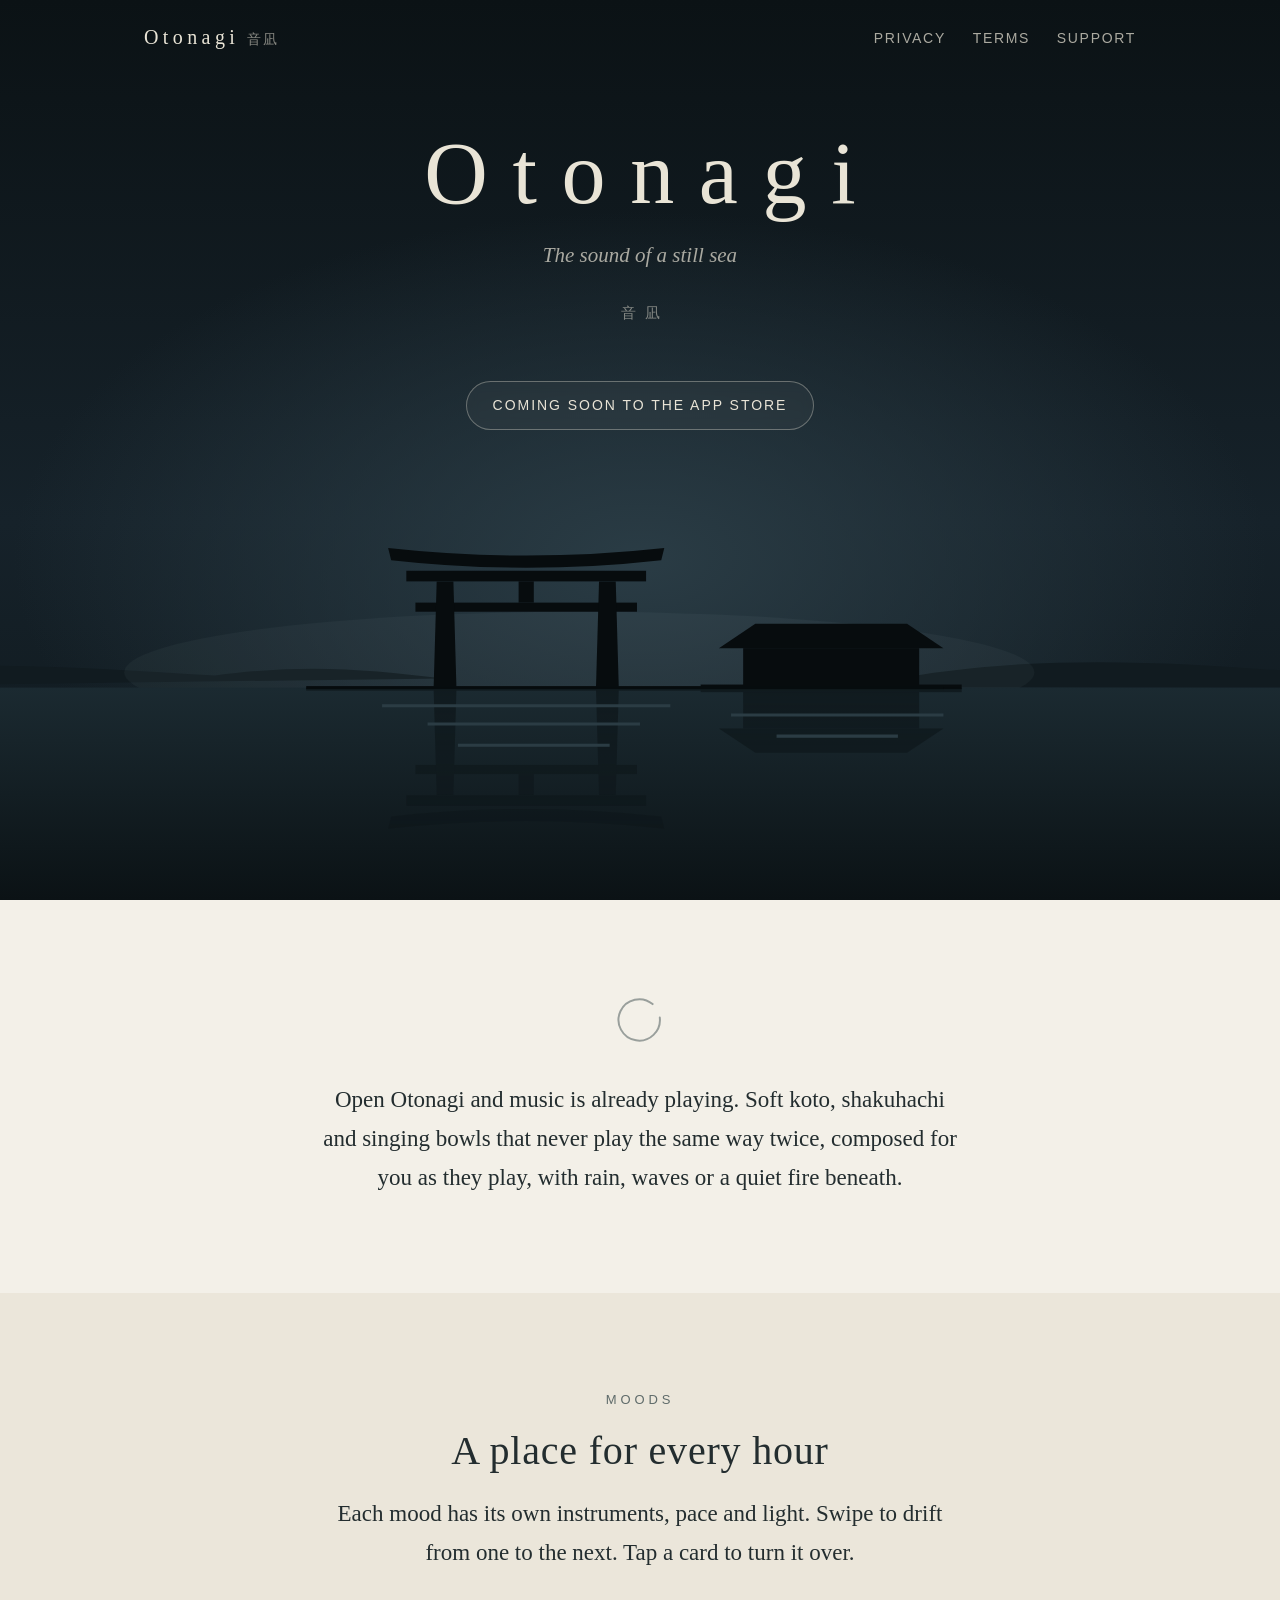
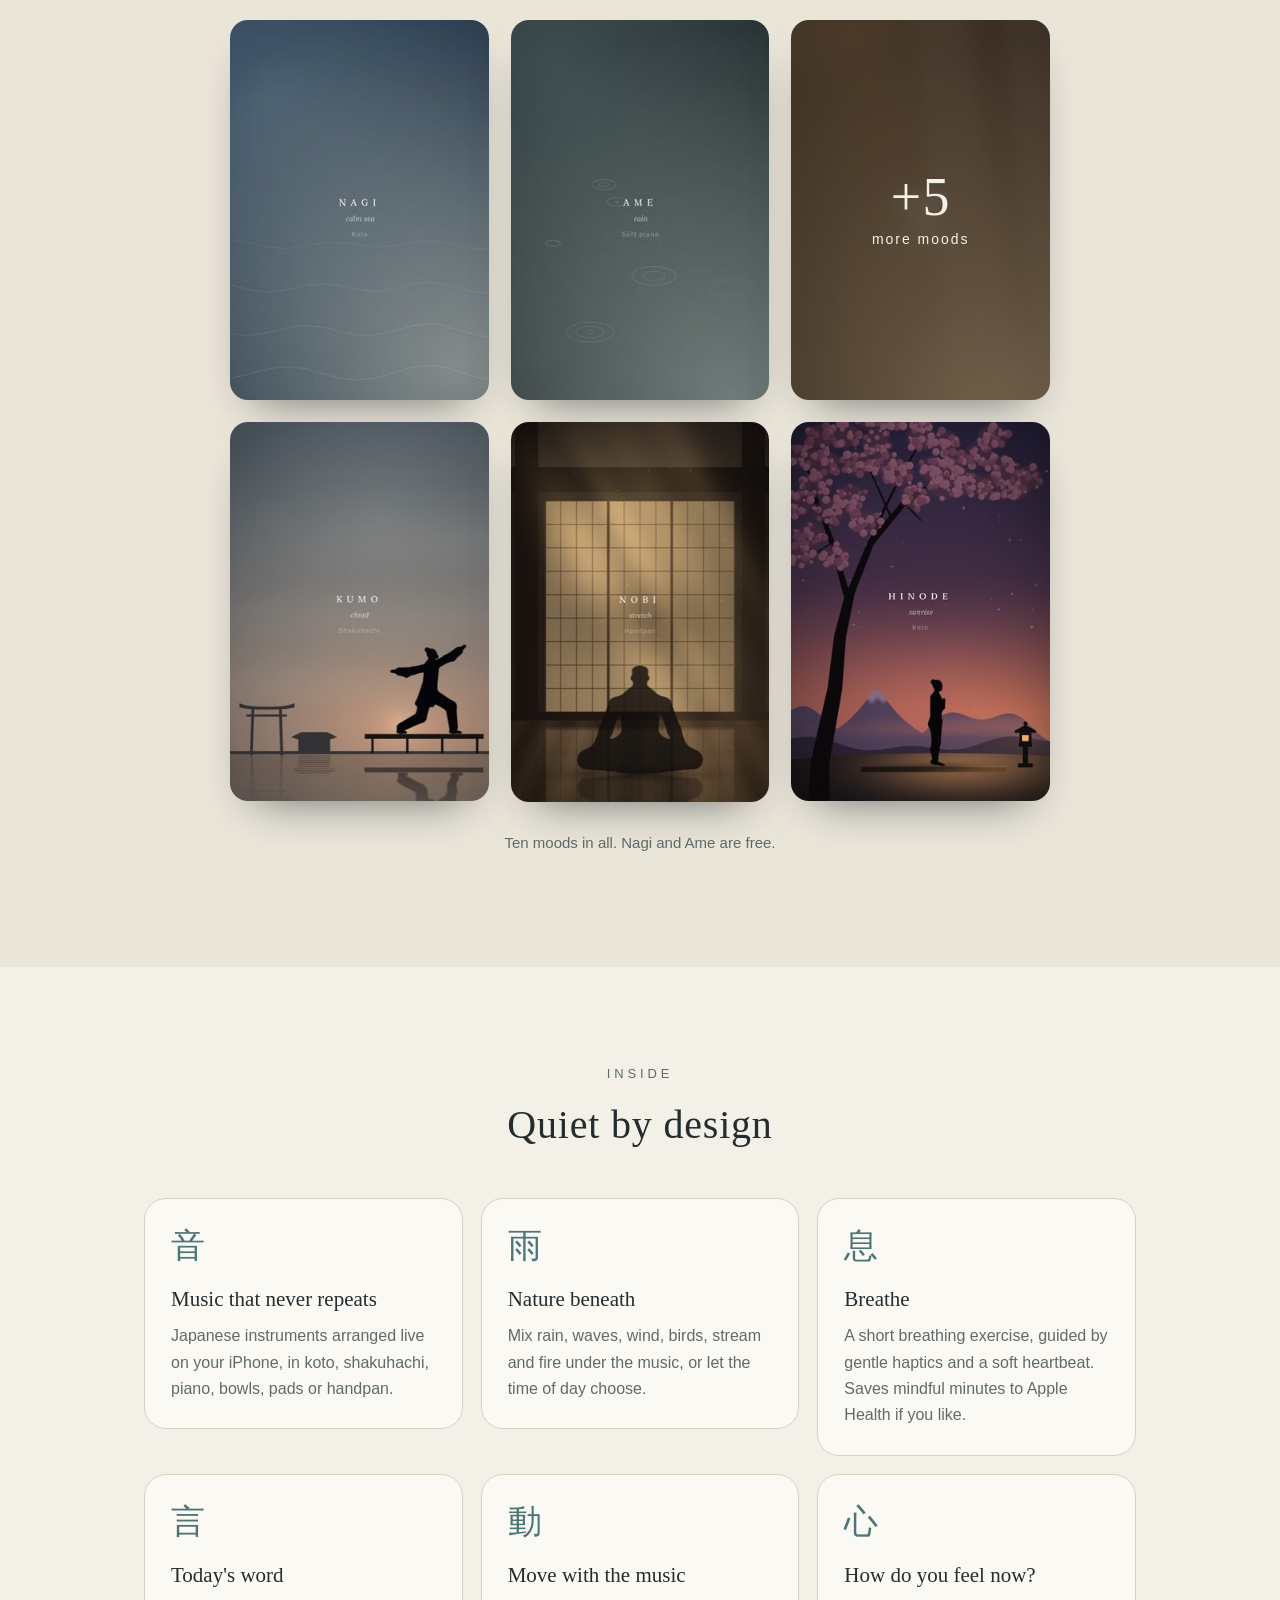
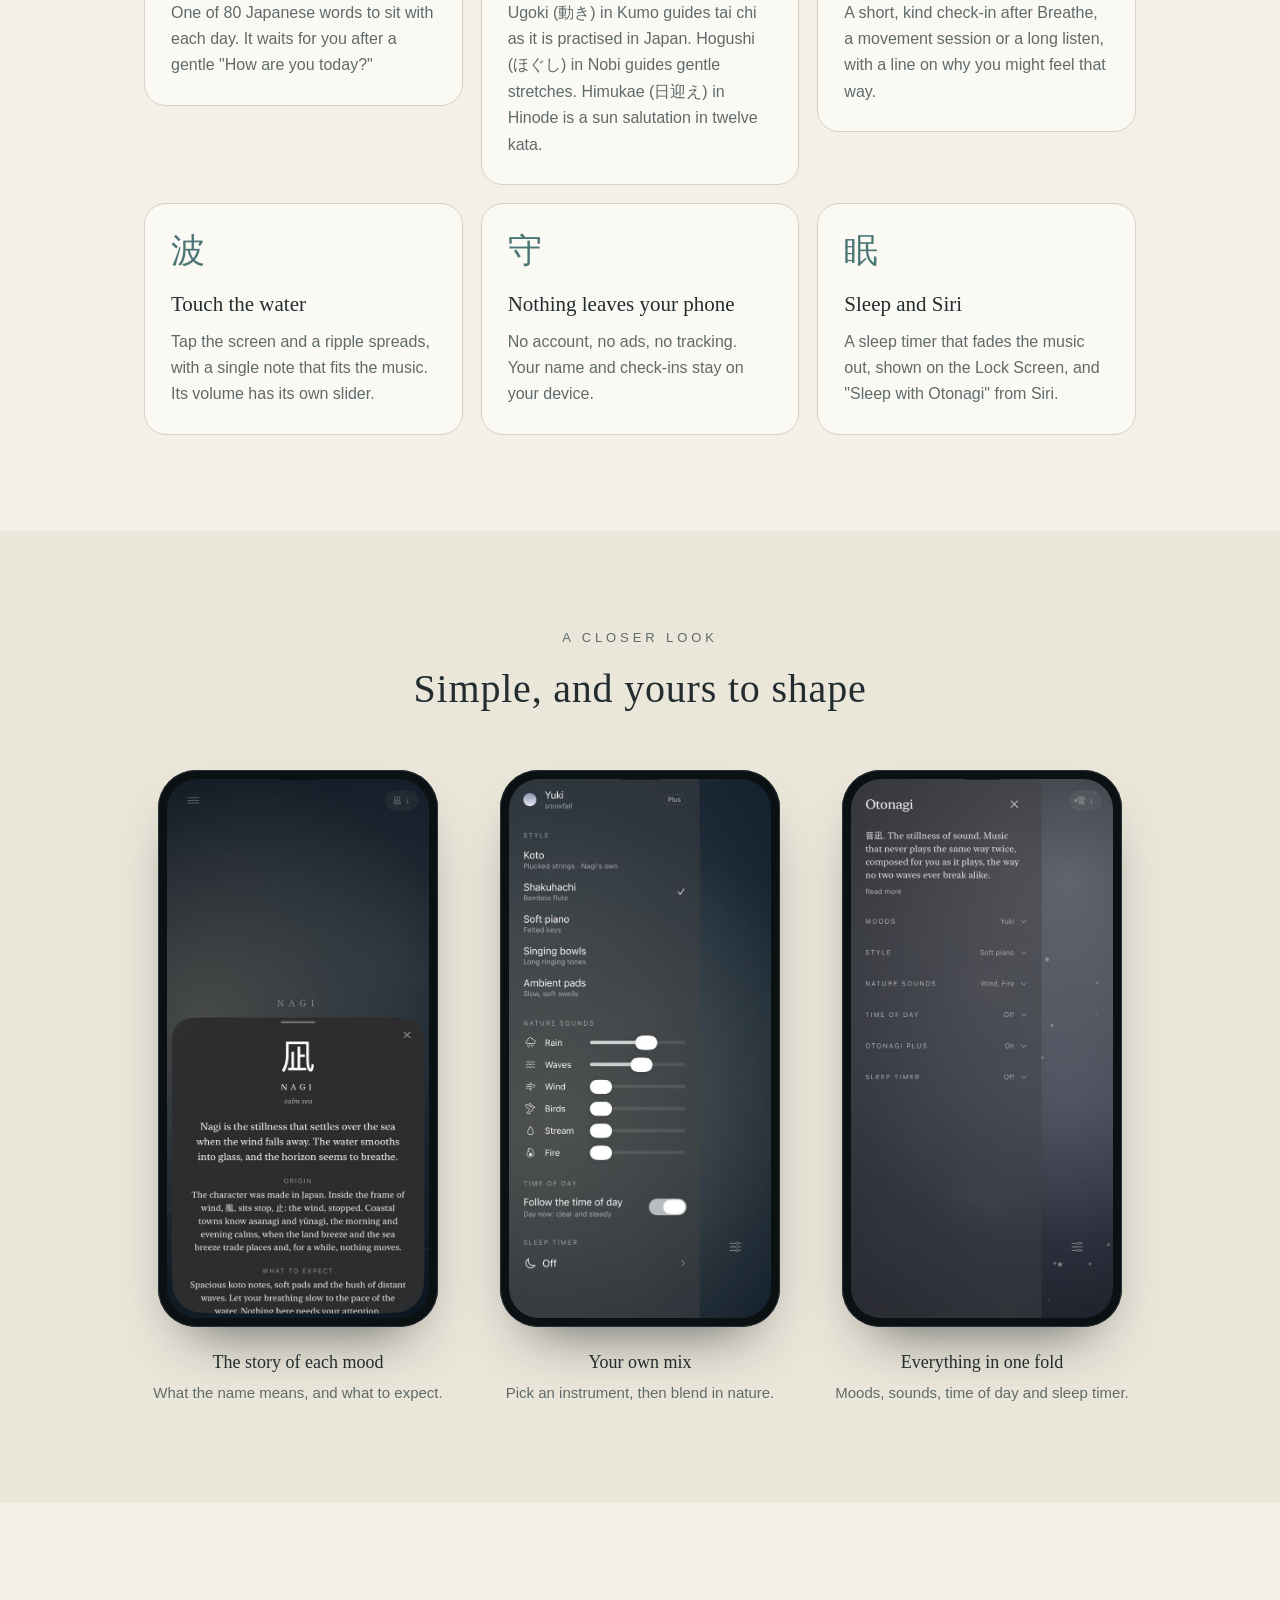
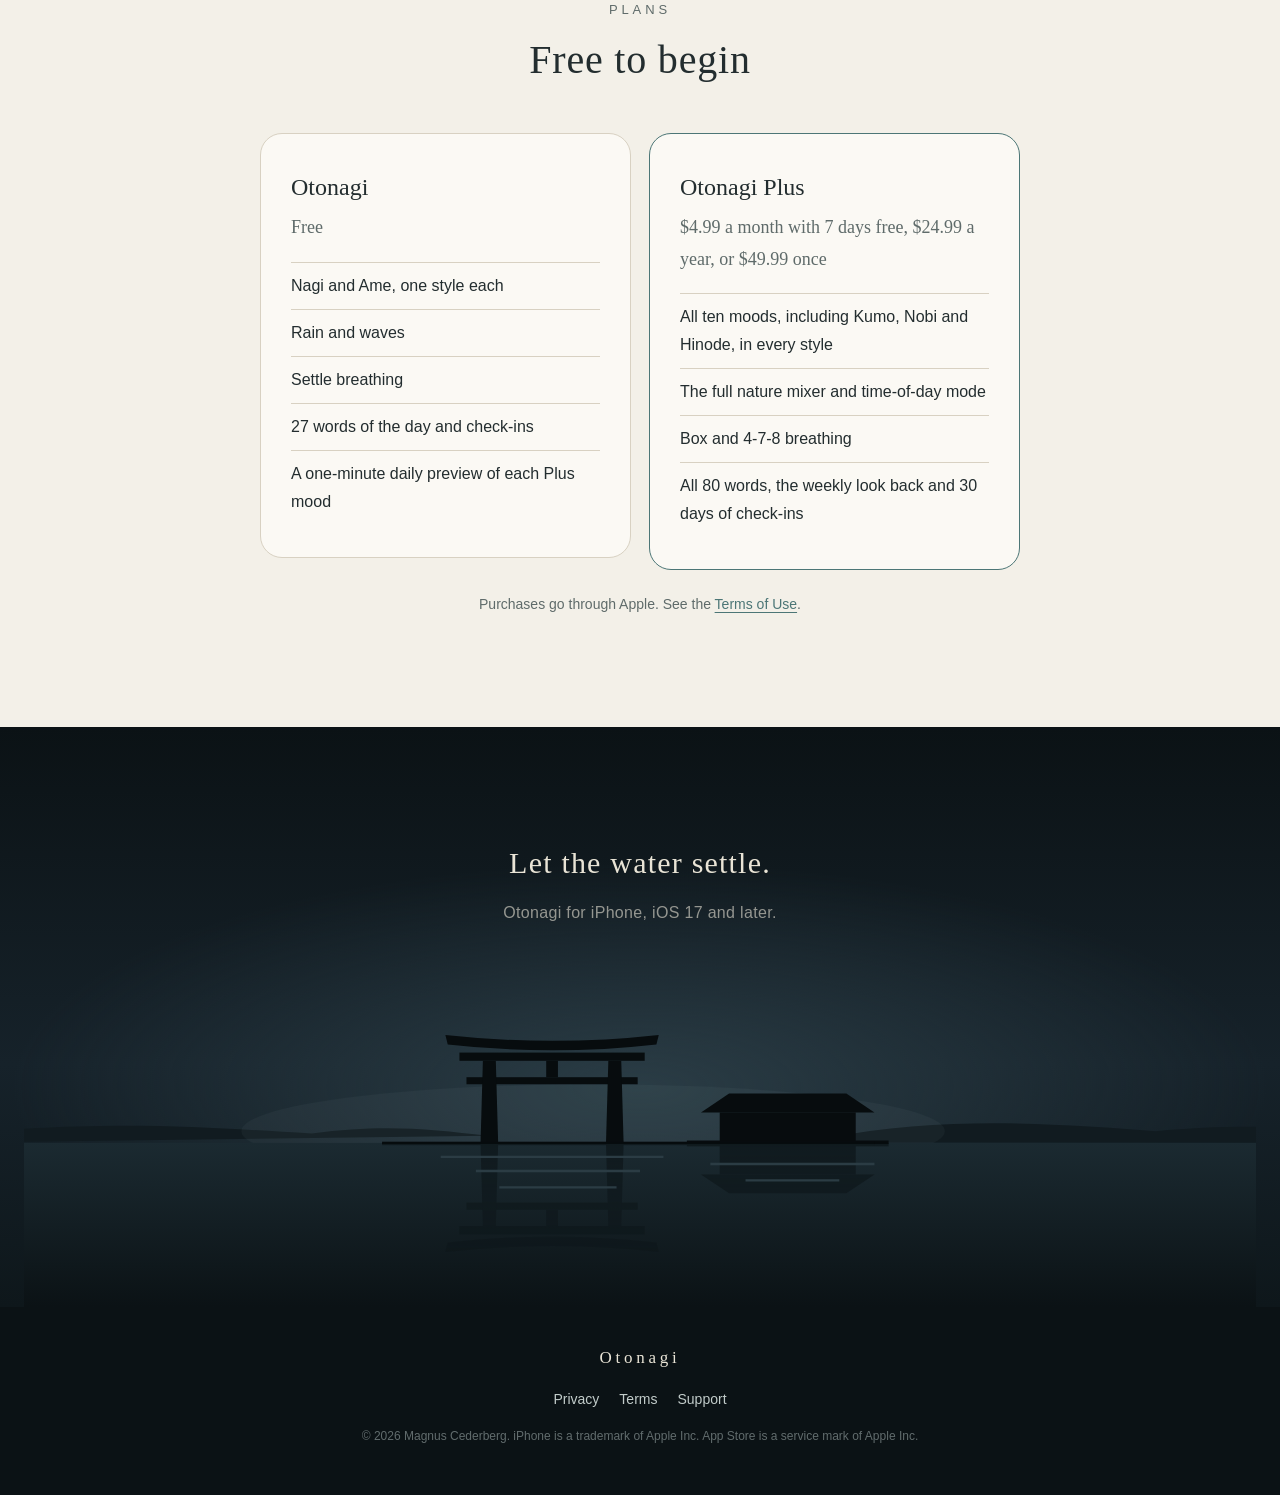
==== index.html @ 89994b6b "Use the real Hinode screenshot on its mood card Co-Authored-By: Claude Opus 5.5 (1M context) <norepl" ====
<!doctype html>
<html lang="en">
<head>
  <meta charset="utf-8">
  <meta name="viewport" content="width=device-width, initial-scale=1, viewport-fit=cover">
  <title>Otonagi · calm Japanese music for iPhone</title>
  <meta name="description" content="Otonagi plays gentle, ever-changing Japanese instrument music with nature sounds. No account, no tracking. For iPhone.">
  <meta name="color-scheme" content="light dark">
  <meta name="theme-color" content="#0b1215">
  <link rel="icon" href="favicon.svg" type="image/svg+xml">
  <link rel="stylesheet" href="style.css?v=6">
</head>
<body>
  <header class="site">
    <div class="wrap">
      <a class="brand" href="./">Otonagi<span lang="ja">音凪</span></a>
      <nav>
        <a href="privacy.html">Privacy</a>
        <a href="terms.html">Terms</a>
        <a href="support.html">Support</a>
      </nav>
    </div>
  </header>

  <div class="night hero">
    <div class="hero-text">
      <h1>Otonagi</h1>
      <p class="tagline">The sound of a still sea</p>
      <p class="kanji" lang="ja">音凪</p>
      <span class="pill">Coming soon to the App Store</span>
    </div>
    <svg class="scene" viewBox="0 70 1200 290" preserveAspectRatio="xMidYMax slice" aria-hidden="true">
  <defs>
    <linearGradient id="hw" x1="0" y1="0" x2="0" y2="1">
      <stop offset="0" stop-color="#1b2a31"/><stop offset="1" stop-color="#0b1215"/>
    </linearGradient>
    <linearGradient id="hf" x1="0" y1="0" x2="0" y2="1">
      <stop offset="0" stop-color="#fff" stop-opacity="1"/><stop offset="1" stop-color="#fff" stop-opacity="0"/>
    </linearGradient>
    <mask id="hm"><rect x="0" y="220" width="1200" height="140" fill="url(#hf)"/></mask>
  </defs>
  <path d="M0 214 C 140 200 220 206 320 212 C 380 204 420 208 470 214 L 0 220 Z M 760 216 C 860 196 960 204 1040 210 C 1100 204 1160 206 1200 210 L 1200 220 L 760 220 Z" fill="#111b20"/>
  <ellipse class="glow" cx="560" cy="210" rx="300" ry="40"/>
  <rect x="0" y="220" width="1200" height="140" fill="url(#hw)"/>
  <g id="hs" class="sil">
    <path d="M436 136 Q 525 146 614 136 L 616 128 Q 525 138 434 128 Z"/>
    <rect x="446" y="143" width="158" height="7"/>
    <rect x="452" y="164" width="146" height="6"/>
    <rect x="520" y="150" width="10" height="14"/>
    <path d="M466 150 L 477 150 L 479 220 L 464 220 Z"/>
    <path d="M573 150 L 584 150 L 586 220 L 571 220 Z"/>
    <path d="M652 194 L 676 178 L 776 178 L 800 194 Z"/>
    <rect x="668" y="194" width="116" height="26"/>
    <rect x="640" y="218" width="172" height="3"/>
    <rect x="380" y="219" width="420" height="2"/>
  </g>
  <g mask="url(#hm)">
    <use href="#hs" class="refl" transform="translate(0 441) scale(1 -1)"/>
  </g>
  <g class="shimmer">
    <line x1="430" y1="232" x2="620" y2="232"/><line x1="460" y1="244" x2="600" y2="244"/>
    <line x1="660" y1="238" x2="800" y2="238"/><line x1="480" y1="258" x2="580" y2="258"/>
    <line x1="690" y1="252" x2="770" y2="252"/>
  </g>
  <g class="ripples">
    <ellipse cx="525" cy="290" rx="120" ry="12"/><ellipse cx="525" cy="290" rx="120" ry="12"/><ellipse cx="525" cy="290" rx="120" ry="12"/>
  </g>
</svg>
  </div>

  <main>
    <section class="block">
      <div class="wrap">
        <svg class="enso" viewBox="0 0 60 60" fill="none" stroke="currentColor" stroke-width="2.2" stroke-linecap="round" aria-hidden="true">
          <path d="M44 9 A 23 23 0 1 0 52 24"/>
        </svg>
        <p class="lead">Open Otonagi and music is already playing. Soft koto, shakuhachi and singing bowls that never play the same way twice, composed for you as they play, with rain, waves or a quiet fire beneath.</p>
      </div>
    </section>

    <section class="block alt">
      <div class="wrap">
        <p class="eyebrow">Moods</p>
        <h2>A place for every hour</h2>
        <p class="lead">Each mood has its own instruments, pace and light. Swipe to drift from one to the next. Tap a card to turn it over.</p>
        <div class="moods">
          <button class="flip" type="button" aria-pressed="false">
            <span class="face front"><img src="images/mood-nagi.jpg" alt="Nagi mood: calm blue sea with soft wave lines" loading="lazy" width="325" height="477"></span>
            <span class="face back"><span class="k" lang="ja">凪</span><span class="n">Nagi</span><span class="m">calm sea</span><span class="d">The hush when the wind drops and the sea lies still. Koto over slow, soft waves.</span><span class="tag">Free</span></span>
          </button>
          <button class="flip" type="button" aria-pressed="false">
            <span class="face front"><img src="images/mood-ame.jpg" alt="Ame mood: grey green with raindrop ripples" loading="lazy" width="325" height="477"></span>
            <span class="face back"><span class="k" lang="ja">雨</span><span class="n">Ame</span><span class="m">rain</span><span class="d">Rain on still water with soft piano. For reading, resting or drifting off.</span><span class="tag">Free</span></span>
          </button>
          <button class="flip more" type="button" aria-pressed="false">
            <span class="face front"><img src="images/mood-tera.jpg" alt="" loading="lazy" width="325" height="477"><span class="plus"><span class="big">+5</span><span>more moods</span></span></span>
            <span class="face back"><span class="n">Five more</span>
              <span class="list"><span><b>Tera</b>, temple light with a bell and the mokugyo</span><span><b>Mori</b>, a forest with the bamboo knock of a shishi-odoshi</span><span><b>Umi</b>, deep ocean swells with a soft taiko heartbeat</span><span><b>Yuki</b>, falling snow and glass wind chimes</span><span><b>Takibi</b>, a crackling fire for long evenings</span></span>
              <span class="tag">Plus</span></span>
          </button>
          <button class="flip" type="button" aria-pressed="false">
            <span class="face front"><img src="images/mood-kumo.jpg" alt="Kumo mood: a tai chi master in silhouette on a jetty, a torii on the far shore" loading="lazy" width="325" height="477"></span>
            <span class="face back"><span class="k" lang="ja">雲</span><span class="n">Kumo</span><span class="m">cloud</span><span class="d">A tai chi master in silhouette by still water, with shakuhachi. Ugoki invites you to move freely, slow and soft, while a clock counts the time.</span><span class="tag">Plus</span></span>
          </button>
          <button class="flip" type="button" aria-pressed="false">
            <span class="face front"><img src="images/mood-nobi.jpg" alt="Nobi mood: a man sitting cross-legged in a sunlit dojo" loading="lazy" width="325" height="477"></span>
            <span class="face back"><span class="k" lang="ja">伸</span><span class="n">Nobi</span><span class="m">stretch</span><span class="d">A man sits in a sunlit dojo, to a handpan in the Akebono scale. Hogushi gives a calm rhythm of 30-second holds for your own stretches.</span><span class="tag">Plus</span></span>
          </button>
          <button class="flip" type="button" aria-pressed="false">
            <span class="face front"><img src="images/mood-hinode.jpg?v=2" alt="Hinode mood: a figure at dawn under a cherry tree, with Mount Fuji and a stone lantern" loading="lazy" width="325" height="477"></span>
            <span class="face back"><span class="k" lang="ja">日の出</span><span class="n">Hinode</span><span class="m">sunrise</span><span class="d">Dawn on a hillside with a cherry tree, Fuji and a stone lantern, to koto, the shō and birdsong. Himukae is a sun salutation in twelve kata.</span><span class="tag">Plus</span></span>
          </button>
        </div>
        <p class="moods-note">Ten moods in all. Nagi and Ame are free.</p>
      </div>
    </section>

    <section class="block">
      <div class="wrap">
        <p class="eyebrow">Inside</p>
        <h2>Quiet by design</h2>
        <div class="features">
          <div class="feature"><span class="glyph" lang="ja">音</span><h3>Music that never repeats</h3><p>Japanese instruments arranged live on your iPhone, in koto, shakuhachi, piano, bowls, pads or handpan.</p></div>
          <div class="feature"><span class="glyph" lang="ja">雨</span><h3>Nature beneath</h3><p>Mix rain, waves, wind, birds, stream and fire under the music, or let the time of day choose.</p></div>
          <div class="feature"><span class="glyph" lang="ja">息</span><h3>Breathe</h3><p>A short breathing exercise, guided by gentle haptics and a soft heartbeat. Saves mindful minutes to Apple Health if you like.</p></div>
          <div class="feature"><span class="glyph" lang="ja">言</span><h3>Today's word</h3><p>One of 80 Japanese words to sit with each day. It waits for you after a gentle "How are you today?"</p></div>
          <div class="feature"><span class="glyph" lang="ja">動</span><h3>Move with the music</h3><p>Ugoki (動き) in Kumo guides tai chi as it is practised in Japan. Hogushi (ほぐし) in Nobi guides gentle stretches. Himukae (日迎え) in Hinode is a sun salutation in twelve kata.</p></div>
          <div class="feature"><span class="glyph" lang="ja">心</span><h3>How do you feel now?</h3><p>A short, kind check-in after Breathe, a movement session or a long listen, with a line on why you might feel that way.</p></div>
          <div class="feature"><span class="glyph" lang="ja">波</span><h3>Touch the water</h3><p>Tap the screen and a ripple spreads, with a single note that fits the music. Its volume has its own slider.</p></div>
          <div class="feature"><span class="glyph" lang="ja">守</span><h3>Nothing leaves your phone</h3><p>No account, no ads, no tracking. Your name and check-ins stay on your device.</p></div>
          <div class="feature"><span class="glyph" lang="ja">眠</span><h3>Sleep and Siri</h3><p>A sleep timer that fades the music out, shown on the Lock Screen, and "Sleep with Otonagi" from Siri.</p></div>
        </div>
      </div>
    </section>

    <section class="block alt">
      <div class="wrap">
        <p class="eyebrow">A closer look</p>
        <h2>Simple, and yours to shape</h2>
        <div class="phones">
          <figure class="phone"><div class="frame"><img src="images/shot-info.jpg" alt="The story behind the Nagi mood, shown in a soft card" loading="lazy" width="600" height="1235"></div><figcaption>The story of each mood<span>What the name means, and what to expect.</span></figcaption></figure>
          <figure class="phone"><div class="frame"><img src="images/shot-mixer.jpg" alt="Choosing a style and mixing nature sounds with sliders" loading="lazy" width="600" height="1235"></div><figcaption>Your own mix<span>Pick an instrument, then blend in nature.</span></figcaption></figure>
          <figure class="phone"><div class="frame"><img src="images/shot-menu.jpg" alt="The folding menu with moods, style, nature sounds and sleep timer" loading="lazy" width="600" height="1235"></div><figcaption>Everything in one fold<span>Moods, sounds, time of day and sleep timer.</span></figcaption></figure>
        </div>
      </div>
    </section>

    <section class="block">
      <div class="wrap">
        <p class="eyebrow">Plans</p>
        <h2>Free to begin</h2>
        <div class="plans">
          <div class="plan">
            <h3>Otonagi</h3>
            <p class="price">Free</p>
            <ul>
              <li>Nagi and Ame, one style each</li>
              <li>Rain and waves</li>
              <li>Settle breathing</li>
              <li>27 words of the day and check-ins</li>
              <li>A one-minute daily preview of each Plus mood</li>
            </ul>
          </div>
          <div class="plan plus">
            <h3>Otonagi Plus</h3>
            <p class="price">$4.99 a month with 7 days free, $24.99 a year, or $49.99 once</p>
            <ul>
              <li>All ten moods, including Kumo, Nobi and Hinode, in every style</li>
              <li>The full nature mixer and time-of-day mode</li>
              <li>Box and 4-7-8 breathing</li>
              <li>All 80 words, the weekly look back and 30 days of check-ins</li>
            </ul>
          </div>
        </div>
        <p class="center muted" style="font-size:14px;margin-top:22px">Purchases go through Apple. See the <a href="terms.html">Terms of Use</a>.</p>
      </div>
    </section>

    <div class="night closing">
      <p>Let the water settle.</p>
      <p class="muted">Otonagi for iPhone, iOS 17 and later.</p>
      <svg class="scene" viewBox="0 70 1200 290" preserveAspectRatio="xMidYMax slice" aria-hidden="true">
  <defs>
    <linearGradient id="cw" x1="0" y1="0" x2="0" y2="1">
      <stop offset="0" stop-color="#1b2a31"/><stop offset="1" stop-color="#0b1215"/>
    </linearGradient>
    <linearGradient id="cf" x1="0" y1="0" x2="0" y2="1">
      <stop offset="0" stop-color="#fff" stop-opacity="1"/><stop offset="1" stop-color="#fff" stop-opacity="0"/>
    </linearGradient>
    <mask id="cm"><rect x="0" y="220" width="1200" height="140" fill="url(#cf)"/></mask>
  </defs>
  <path d="M0 214 C 140 200 220 206 320 212 C 380 204 420 208 470 214 L 0 220 Z M 760 216 C 860 196 960 204 1040 210 C 1100 204 1160 206 1200 210 L 1200 220 L 760 220 Z" fill="#111b20"/>
  <ellipse class="glow" cx="560" cy="210" rx="300" ry="40"/>
  <rect x="0" y="220" width="1200" height="140" fill="url(#cw)"/>
  <g id="cs" class="sil">
    <path d="M436 136 Q 525 146 614 136 L 616 128 Q 525 138 434 128 Z"/>
    <rect x="446" y="143" width="158" height="7"/>
    <rect x="452" y="164" width="146" height="6"/>
    <rect x="520" y="150" width="10" height="14"/>
    <path d="M466 150 L 477 150 L 479 220 L 464 220 Z"/>
    <path d="M573 150 L 584 150 L 586 220 L 571 220 Z"/>
    <path d="M652 194 L 676 178 L 776 178 L 800 194 Z"/>
    <rect x="668" y="194" width="116" height="26"/>
    <rect x="640" y="218" width="172" height="3"/>
    <rect x="380" y="219" width="420" height="2"/>
  </g>
  <g mask="url(#cm)">
    <use href="#cs" class="refl" transform="translate(0 441) scale(1 -1)"/>
  </g>
  <g class="shimmer">
    <line x1="430" y1="232" x2="620" y2="232"/><line x1="460" y1="244" x2="600" y2="244"/>
    <line x1="660" y1="238" x2="800" y2="238"/><line x1="480" y1="258" x2="580" y2="258"/>
    <line x1="690" y1="252" x2="770" y2="252"/>
  </g>
  <g class="ripples">
    <ellipse cx="525" cy="290" rx="120" ry="12"/><ellipse cx="525" cy="290" rx="120" ry="12"/><ellipse cx="525" cy="290" rx="120" ry="12"/>
  </g>
</svg>
    </div>
  </main>


  <footer class="site">
    <div class="wrap">
      <a class="brand" href="./">Otonagi</a>
      <p><a href="privacy.html">Privacy</a><a href="terms.html">Terms</a><a href="support.html">Support</a></p>
      <p class="fine">© 2026 Magnus Cederberg. iPhone is a trademark of Apple Inc. App Store is a service mark of Apple Inc.</p>
    </div>
  </footer>
  <script>
    document.querySelectorAll('.flip').forEach(function (c) {
      c.addEventListener('click', function () {
        c.setAttribute('aria-pressed', c.getAttribute('aria-pressed') === 'true' ? 'false' : 'true');
      });
    });
  </script>
</body>
</html>
---- style.css ----
/* Otonagi: still water at dusk, ink and paper.
   System fonts only and no external loads, so the site itself tracks no one. */
:root {
  --paper: #f3f0e8;
  --paper-2: #ebe6da;
  --card: #fbf9f4;
  --ink: #232d2f;
  --ink-soft: #5f6b6a;
  --line: #d8d1c2;
  --water: #4c7676;
  --accent: #b0533b; /* torii red, used sparingly */
  --todo: #f2e0a0;
  --night-1: #0b1215;
  --night-2: #16222a;
  --night-3: #2a3c45;
  --moon: #e9e4d6;
  --serif: "Hiragino Mincho ProN", "Yu Mincho", "Iowan Old Style", "Palatino Linotype", Palatino, Georgia, serif;
  --sans: -apple-system, BlinkMacSystemFont, "Hiragino Sans", "Segoe UI", Roboto, sans-serif;
  --radius: 22px;
}
@media (prefers-color-scheme: dark) {
  :root {
    --paper: #10171a;
    --paper-2: #141d21;
    --card: #182227;
    --ink: #e7e2d6;
    --ink-soft: #9ba7a5;
    --line: #26323a;
    --water: #8db7b3;
    --accent: #d47a62;
    --todo: #5b4a1b;
  }
}

* { box-sizing: border-box; }
html { -webkit-text-size-adjust: 100%; scroll-behavior: smooth; }
body {
  margin: 0;
  background: var(--paper);
  color: var(--ink);
  font: 17px/1.75 var(--sans);
  -webkit-font-smoothing: antialiased;
}
img { max-width: 100%; height: auto; display: block; }
a { color: var(--water); text-underline-offset: 3px; text-decoration-thickness: 1px; }
a:hover { color: var(--accent); }

.wrap { max-width: 1040px; margin: 0 auto; padding: 0 24px; }
.narrow { max-width: 680px; }

/* ---------- Header ---------- */
header.site {
  position: absolute; inset: 0 0 auto 0; z-index: 5;
  color: var(--moon);
}
header.site .wrap {
  display: flex; align-items: center; justify-content: space-between;
  flex-wrap: wrap; gap: 6px 20px; padding-top: 20px; padding-bottom: 20px;
}
.brand {
  font-family: var(--serif); font-size: 20px; letter-spacing: 0.22em;
  color: inherit; text-decoration: none;
}
.brand span { opacity: 0.55; font-size: 14px; letter-spacing: 0.1em; margin-left: 8px; }
nav a {
  color: inherit; opacity: 0.72; text-decoration: none; font-size: 14px;
  letter-spacing: 0.12em; text-transform: uppercase; margin-left: 22px;
}
nav a:first-child { margin-left: 0; }
nav a:hover { opacity: 1; color: inherit; }
nav a[aria-current="page"] { opacity: 1; border-bottom: 1px solid var(--accent); padding-bottom: 2px; }

/* ---------- Night scenes (hero and page banners) ---------- */
.night {
  position: relative; overflow: hidden; color: var(--moon);
  background:
    radial-gradient(ellipse 70% 55% at 50% 62%, var(--night-3) 0%, transparent 70%),
    linear-gradient(180deg, var(--night-1) 0%, var(--night-2) 58%, #0e171b 100%);
}
.hero { min-height: 100vh; min-height: 100svh; display: flex; flex-direction: column; }
.hero-text {
  flex: 1; display: flex; flex-direction: column; align-items: center; justify-content: center;
  text-align: center; padding: 120px 24px 24px;
}
.hero h1 {
  font-family: var(--serif); font-weight: 400; margin: 0;
  font-size: clamp(46px, 11vw, 88px); letter-spacing: 0.28em; margin-right: -0.28em;
  line-height: 1.1;
}
.hero .tagline {
  font-family: var(--serif); font-style: italic; opacity: 0.7;
  font-size: clamp(17px, 3.6vw, 21px); margin: 14px 0 0;
}
.hero .kanji {
  font-family: var(--serif); font-size: 15px; letter-spacing: 0.6em; margin-right: -0.6em;
  opacity: 0.5; margin-top: 26px;
}
.pill {
  display: inline-block; margin-top: 40px; padding: 11px 26px;
  border: 1px solid rgba(233, 228, 214, 0.35); border-radius: 999px;
  color: var(--moon); text-decoration: none; font-size: 14px; letter-spacing: 0.14em;
  text-transform: uppercase; background: rgba(233, 228, 214, 0.04);
  backdrop-filter: blur(6px); -webkit-backdrop-filter: blur(6px);
}
.scene { display: block; width: 100%; height: auto; }
.scene .sil { fill: #070c0e; }
.scene .refl { fill: #070c0e; opacity: 0.5; }
.scene .shimmer { stroke: #2b3c44; stroke-width: 2; }
.scene .glow { fill: #c9d6d6; opacity: 0.04; }

/* Slow ripples drifting on the water */
.ripples ellipse { fill: none; stroke: #9fb6b6; stroke-width: 1; opacity: 0; transform-origin: center; transform-box: fill-box; animation: ripple 9s ease-out infinite; }
.ripples ellipse:nth-child(2) { animation-delay: 3s; }
.ripples ellipse:nth-child(3) { animation-delay: 6s; }
@keyframes ripple {
  0% { transform: scale(0.2); opacity: 0; }
  15% { opacity: 0.45; }
  100% { transform: scale(1.6); opacity: 0; }
}
@media (prefers-reduced-motion: reduce) {
  .ripples ellipse { animation: none; opacity: 0.2; }
  html { scroll-behavior: auto; }
}

/* ---------- Sections ---------- */
section.block { padding: 96px 0; }
.eyebrow {
  font-size: 13px; letter-spacing: 0.3em; text-transform: uppercase; color: var(--ink-soft);
  margin: 0 0 14px; text-align: center;
}
h2 {
  font-family: var(--serif); font-weight: 400; font-size: clamp(28px, 5vw, 40px);
  line-height: 1.25; margin: 0 0 18px; text-align: center; letter-spacing: 0.02em;
}
.lead {
  font-family: var(--serif); font-size: clamp(19px, 3.4vw, 23px); line-height: 1.7;
  text-align: center; color: var(--ink); max-width: 640px; margin: 0 auto;
}
.center { text-align: center; }
.muted { color: var(--ink-soft); }

.enso { display: block; width: 54px; height: 54px; margin: 0 auto 30px; color: var(--ink-soft); opacity: 0.6; }

/* Mood cards: tap to turn over */
.moods {
  display: grid; grid-template-columns: repeat(3, 1fr); gap: 22px; margin: 48px auto 0; max-width: 820px;
}
.flip {
  position: relative; display: block; width: 100%; aspect-ratio: 325 / 477; padding: 0; border: 0;
  background: none; color: inherit; font: inherit; text-align: center; cursor: pointer;
  perspective: 1200px; -webkit-tap-highlight-color: transparent; border-radius: 18px;
}
.flip .face {
  position: absolute; inset: 0; display: block; overflow: hidden; border-radius: 18px;
  -webkit-backface-visibility: hidden; backface-visibility: hidden;
  transition: transform 0.7s cubic-bezier(0.45, 0.05, 0.25, 1);
  box-shadow: 0 22px 44px -24px rgba(10, 20, 24, 0.6);
}
.flip .front { transform: rotateY(0deg); }
.flip .back {
  transform: rotateY(180deg);
  background: var(--card); border: 1px solid var(--line);
  display: flex; flex-direction: column; align-items: center; justify-content: center;
  padding: 22px 20px;
}
.flip[aria-pressed="true"] .front { transform: rotateY(-180deg); }
.flip[aria-pressed="true"] .back { transform: rotateY(0deg); }
.flip:hover .front { transform: rotateY(-6deg); }
.flip[aria-pressed="true"]:hover .front { transform: rotateY(-180deg); }
.flip:focus-visible { outline: 2px solid var(--water); outline-offset: 4px; }
.flip img { width: 100%; height: 100%; object-fit: cover; display: block; }
.back .k { font-family: var(--serif); font-size: 34px; line-height: 1; color: var(--water); }
.back .n { font-family: var(--serif); font-size: 21px; letter-spacing: 0.24em; text-transform: uppercase; margin-top: 14px; }
.back .m { font-family: var(--serif); font-style: italic; color: var(--ink-soft); font-size: 15px; margin-top: 2px; }
.back .d { font-size: 15px; line-height: 1.6; color: var(--ink); margin-top: 16px; }
.back .tag {
  margin-top: 18px; font-size: 11px; letter-spacing: 0.24em; text-transform: uppercase; color: var(--ink-soft);
  border: 1px solid var(--line); border-radius: 999px; padding: 5px 12px;
}
.more .front img { filter: blur(7px) saturate(0.9); transform: scale(1.12); }
.more .plus {
  position: absolute; inset: 0; display: flex; flex-direction: column; align-items: center; justify-content: center;
  color: #f3f0e8; background: rgba(20, 16, 10, 0.22); font-size: 14px; letter-spacing: 0.14em; text-transform: lowercase;
}
.more .plus .big { font-family: var(--serif); font-size: 54px; letter-spacing: 0.02em; line-height: 1.1; }
.more .list { display: block; margin-top: 14px; text-align: left; }
.more .list span { display: block; font-size: 14px; line-height: 1.45; color: var(--ink-soft); margin: 0 0 8px; }
.more .list b { color: var(--ink); font-weight: 600; }
.moods-note { text-align: center; color: var(--ink-soft); font-size: 15px; margin-top: 28px; }
@media (prefers-reduced-motion: reduce) {
  .flip .face { transition: none; }
  .flip:hover .front { transform: none; }
}

/* Features */
.alt { background: var(--paper-2); }
.features { display: grid; grid-template-columns: repeat(3, 1fr); gap: 18px; margin-top: 48px; }
.feature {
  background: var(--card); border: 1px solid var(--line); border-radius: var(--radius);
  padding: 30px 26px 26px;
}
.feature .glyph {
  font-family: var(--serif); font-size: 34px; line-height: 1; color: var(--water); display: block; margin-bottom: 18px;
}
.feature h3 { font-family: var(--serif); font-weight: 400; font-size: 21px; margin: 0 0 6px; }
.feature p { margin: 0; color: var(--ink-soft); font-size: 16px; line-height: 1.65; }

/* Phones */
.phones { display: grid; grid-template-columns: repeat(3, 1fr); gap: 34px; margin-top: 56px; align-items: start; }
.phone { margin: 0; text-align: center; }
.phone .frame {
  border-radius: 38px; padding: 9px; background: #0b1012;
  box-shadow: 0 30px 60px -30px rgba(10, 20, 24, 0.7), inset 0 0 0 1px #2a3338;
  max-width: 280px; margin: 0 auto;
}
.phone .frame img { border-radius: 30px; width: 100%; height: auto; aspect-ratio: 600 / 1235; object-fit: cover; }
.phone figcaption { margin-top: 20px; font-family: var(--serif); font-size: 18px; }
.phone figcaption span { display: block; font-family: var(--sans); font-size: 15px; color: var(--ink-soft); margin-top: 2px; }

/* Pricing */
.plans { display: grid; grid-template-columns: 1fr 1fr; gap: 18px; max-width: 760px; margin: 48px auto 0; }
.plan {
  background: var(--card); border: 1px solid var(--line); border-radius: var(--radius); padding: 32px 30px;
}
.plan.plus { border-color: var(--water); }
.plan h3 { font-family: var(--serif); font-weight: 400; font-size: 24px; margin: 0; }
.plan .price { font-family: var(--serif); font-size: 18px; color: var(--ink-soft); margin: 4px 0 18px; }
.plan ul { margin: 0; padding: 0; list-style: none; }
.plan li { padding: 9px 0; border-top: 1px solid var(--line); font-size: 16px; }

/* Closing scene */
.closing { text-align: center; padding: 110px 24px 0; }
.closing p { font-family: var(--serif); font-size: clamp(22px, 4.4vw, 30px); margin: 0; letter-spacing: 0.04em; }
.closing .muted { color: var(--moon); opacity: 0.6; font-size: 16px; font-family: var(--sans); margin-top: 10px; letter-spacing: 0.02em; }

/* ---------- Legal and support pages ---------- */
.banner { padding: 130px 24px 0; text-align: center; }
.banner h1 {
  font-family: var(--serif); font-weight: 400; font-size: clamp(34px, 7vw, 52px);
  letter-spacing: 0.06em; margin: 0;
}
.banner .kanji { font-family: var(--serif); letter-spacing: 0.5em; margin-right: -0.5em; opacity: 0.5; font-size: 15px; margin: 10px 0 0; }
.banner .scene { margin-top: 26px; }

.doc { padding: 56px 0 96px; }
.doc .updated { color: var(--ink-soft); font-size: 14px; text-align: center; margin: 0 0 36px; letter-spacing: 0.04em; }
.doc h2 { text-align: left; font-size: 25px; margin: 52px 0 10px; }
.doc h2::before {
  content: ""; display: block; width: 28px; height: 1px; background: var(--accent); margin-bottom: 18px;
}
.doc h3 { font-family: var(--serif); font-weight: 400; font-size: 20px; margin: 30px 0 4px; }
.doc ul { padding-left: 22px; }
.doc li { margin: 6px 0; }
.summary {
  background: var(--card); border: 1px solid var(--line); border-radius: var(--radius);
  padding: 26px 28px; margin: 0 0 12px;
}
.summary p { margin: 6px 0; }
.summary strong { font-family: var(--serif); font-weight: 400; font-size: 19px; }

details.faq { border-top: 1px solid var(--line); padding: 4px 0; }
details.faq:last-of-type { border-bottom: 1px solid var(--line); }
details.faq summary {
  cursor: pointer; list-style: none; font-family: var(--serif); font-size: 19px; padding: 16px 32px 16px 0; position: relative;
}
details.faq summary::-webkit-details-marker { display: none; }
details.faq summary::after {
  content: "+"; position: absolute; right: 4px; top: 13px; font-family: var(--sans); font-weight: 300; font-size: 24px; color: var(--ink-soft);
  transition: transform 0.3s ease;
}
details.faq[open] summary::after { transform: rotate(45deg); }
details.faq p { margin: 0 0 18px; color: var(--ink-soft); }

/* Placeholders to fill in before publishing */
.todo { background: var(--todo); padding: 0 4px; border-radius: 3px; }

/* ---------- Footer ---------- */
footer.site { background: #0b1215; color: #9aa7a7; padding: 36px 0 44px; text-align: center; }
footer.site .brand { color: var(--moon); font-size: 17px; display: inline-block; margin-bottom: 10px; }
footer.site p { margin: 4px 0; font-size: 14px; }
footer.site a { color: #c2ccca; text-decoration: none; margin: 0 10px; }
footer.site a:hover { color: #fff; }
footer.site .fine { opacity: 0.6; font-size: 12px; margin-top: 14px; }

/* ---------- Small screens ---------- */
@media (max-width: 860px) {
  .moods { gap: 16px; }
  .back .d { font-size: 14px; }
  .features { grid-template-columns: 1fr 1fr; }
}
@media (max-width: 640px) {
  body { font-size: 16px; }
  .wrap { padding: 0 16px; }
  section.block { padding: 72px 0; }
  nav a { margin-left: 16px; font-size: 12px; }
  .brand { font-size: 17px; }
  .features, .plans { grid-template-columns: 1fr; }
  .phones { grid-template-columns: 1fr; gap: 44px; }
  .phone .frame { max-width: 250px; }
  .moods { grid-template-columns: repeat(2, 1fr); gap: 12px; }
  .flip .back { padding: 10px 10px; }
  .back .k { font-size: 22px; }
  .back .n { font-size: 15px; margin-top: 6px; letter-spacing: 0.18em; }
  .back .m { font-size: 13px; }
  .back .d { font-size: 12px; line-height: 1.4; margin-top: 6px; }
  .back .tag { display: none; }
  .more .n { font-size: 13px; margin-top: 0; }
  .more .list { margin-top: 6px; }
  .more .list span { font-size: 11px; line-height: 1.28; margin-bottom: 4px; }
}

/* The scene keeps the torii large on narrow screens by cropping the sides */
.hero .scene { height: clamp(240px, 38vw, 440px); }
.banner .scene { height: clamp(120px, 20vw, 190px); }
.closing .scene { height: clamp(200px, 30vw, 340px); margin-top: 40px; }
@media (max-width: 640px) {
  .pill { font-size: 12px; letter-spacing: 0.1em; padding: 10px 20px; white-space: nowrap; }
}

/* Safari: keep grid items at their natural height so pictures are never stretched */
.moods, .phones, .features, .plans { align-items: start; }
.flip, .phone { align-self: start; min-width: 0; }
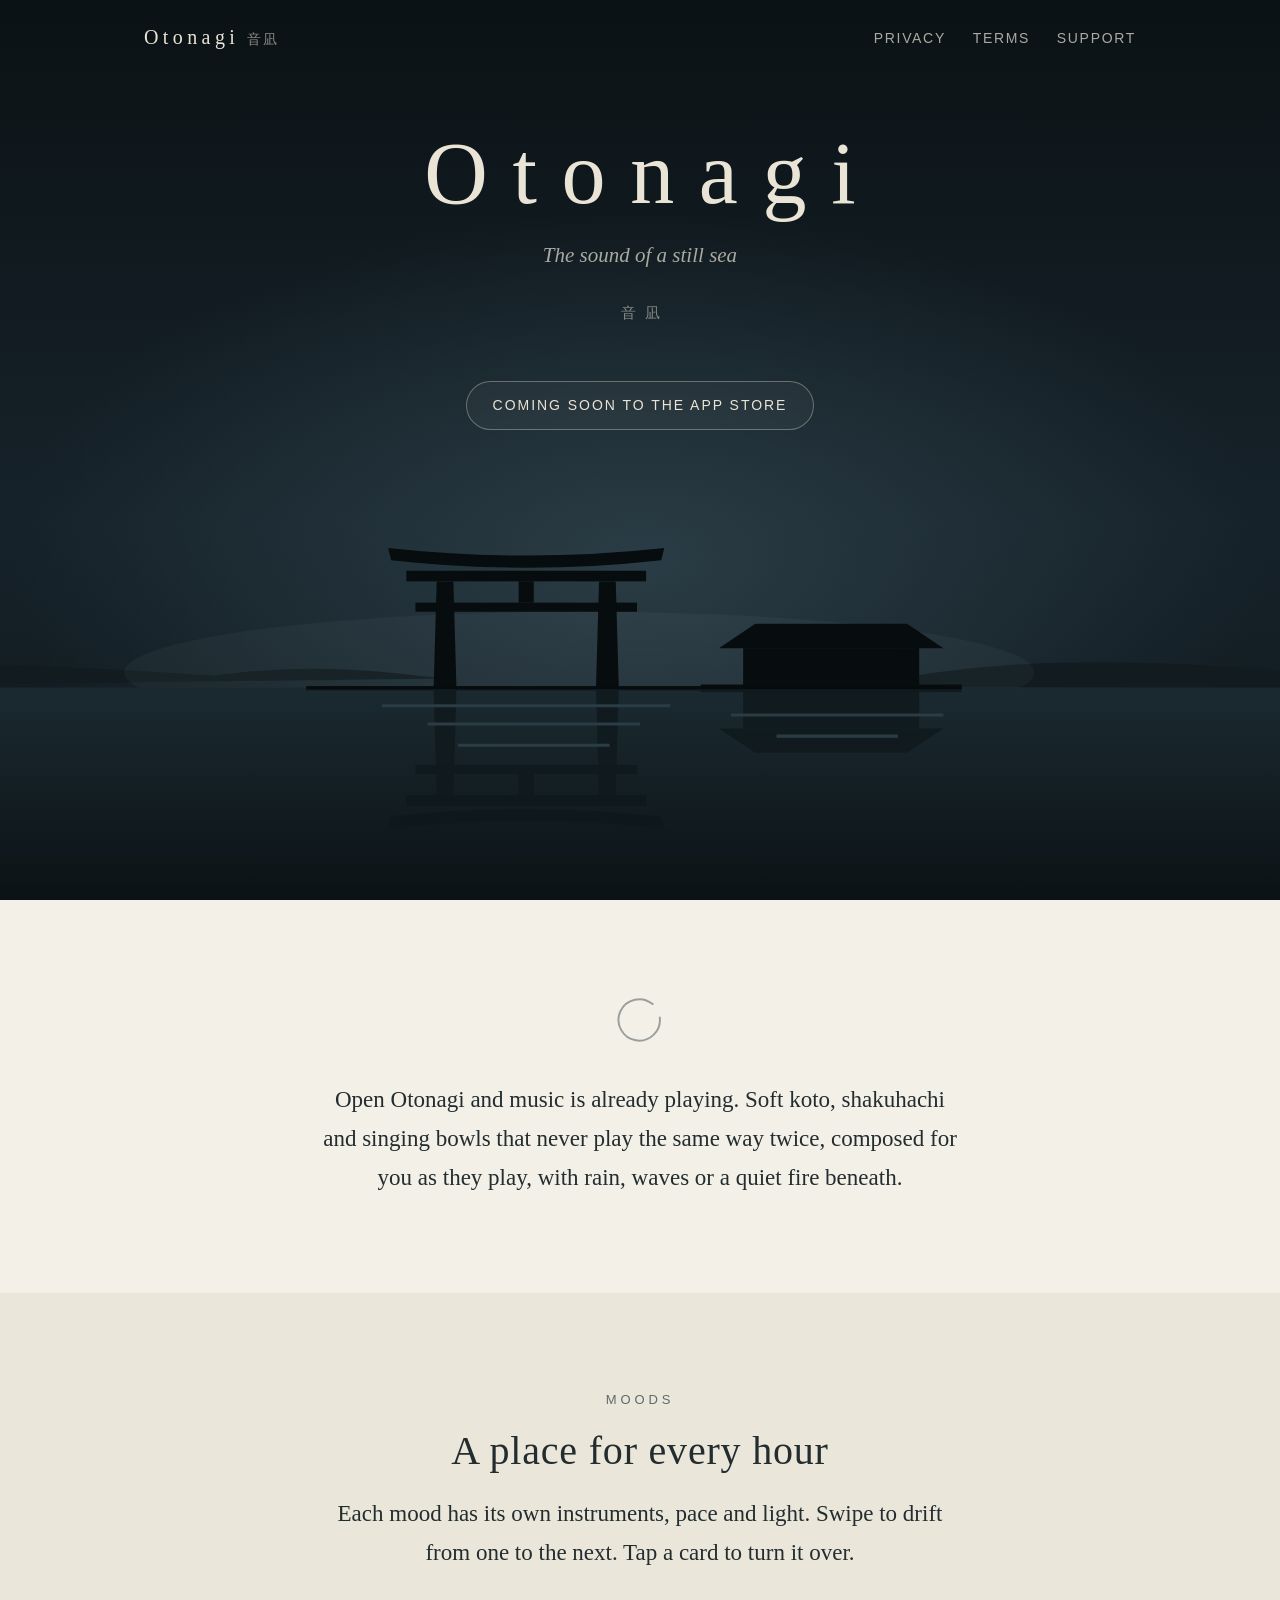
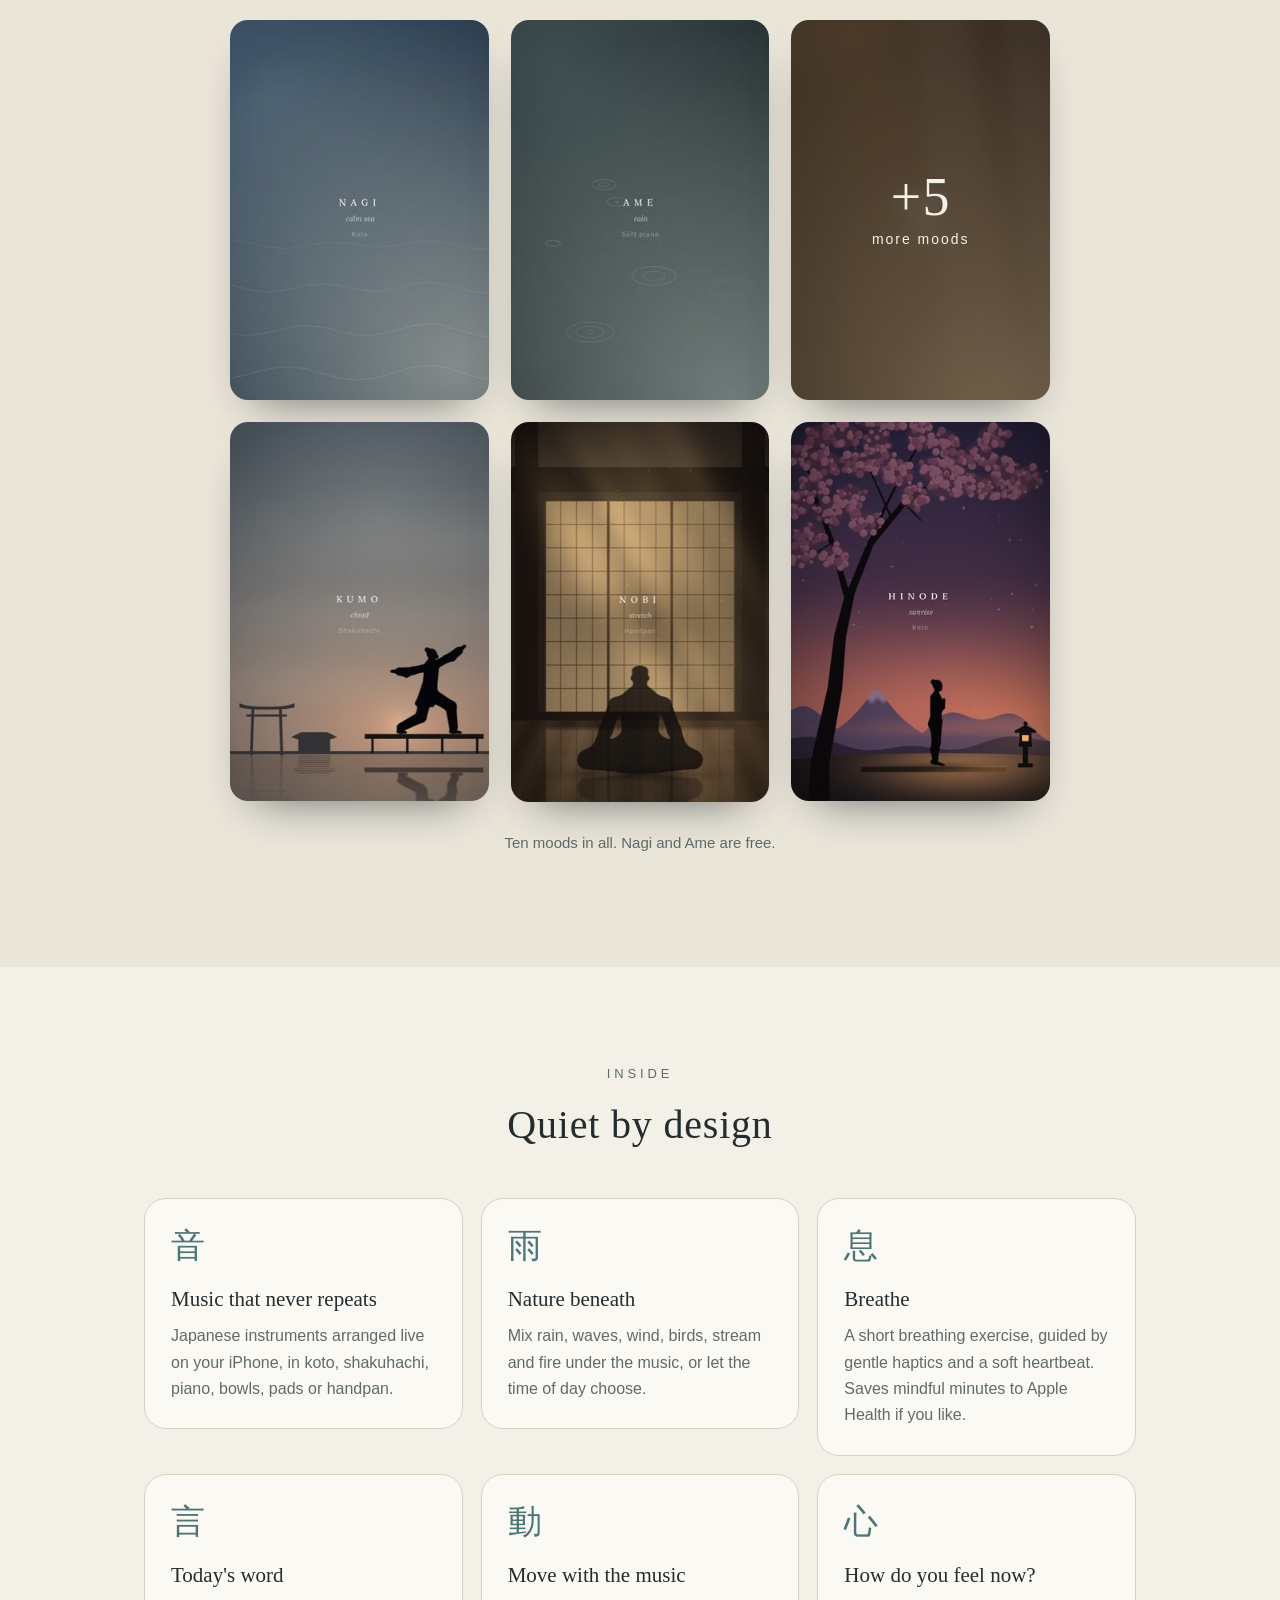
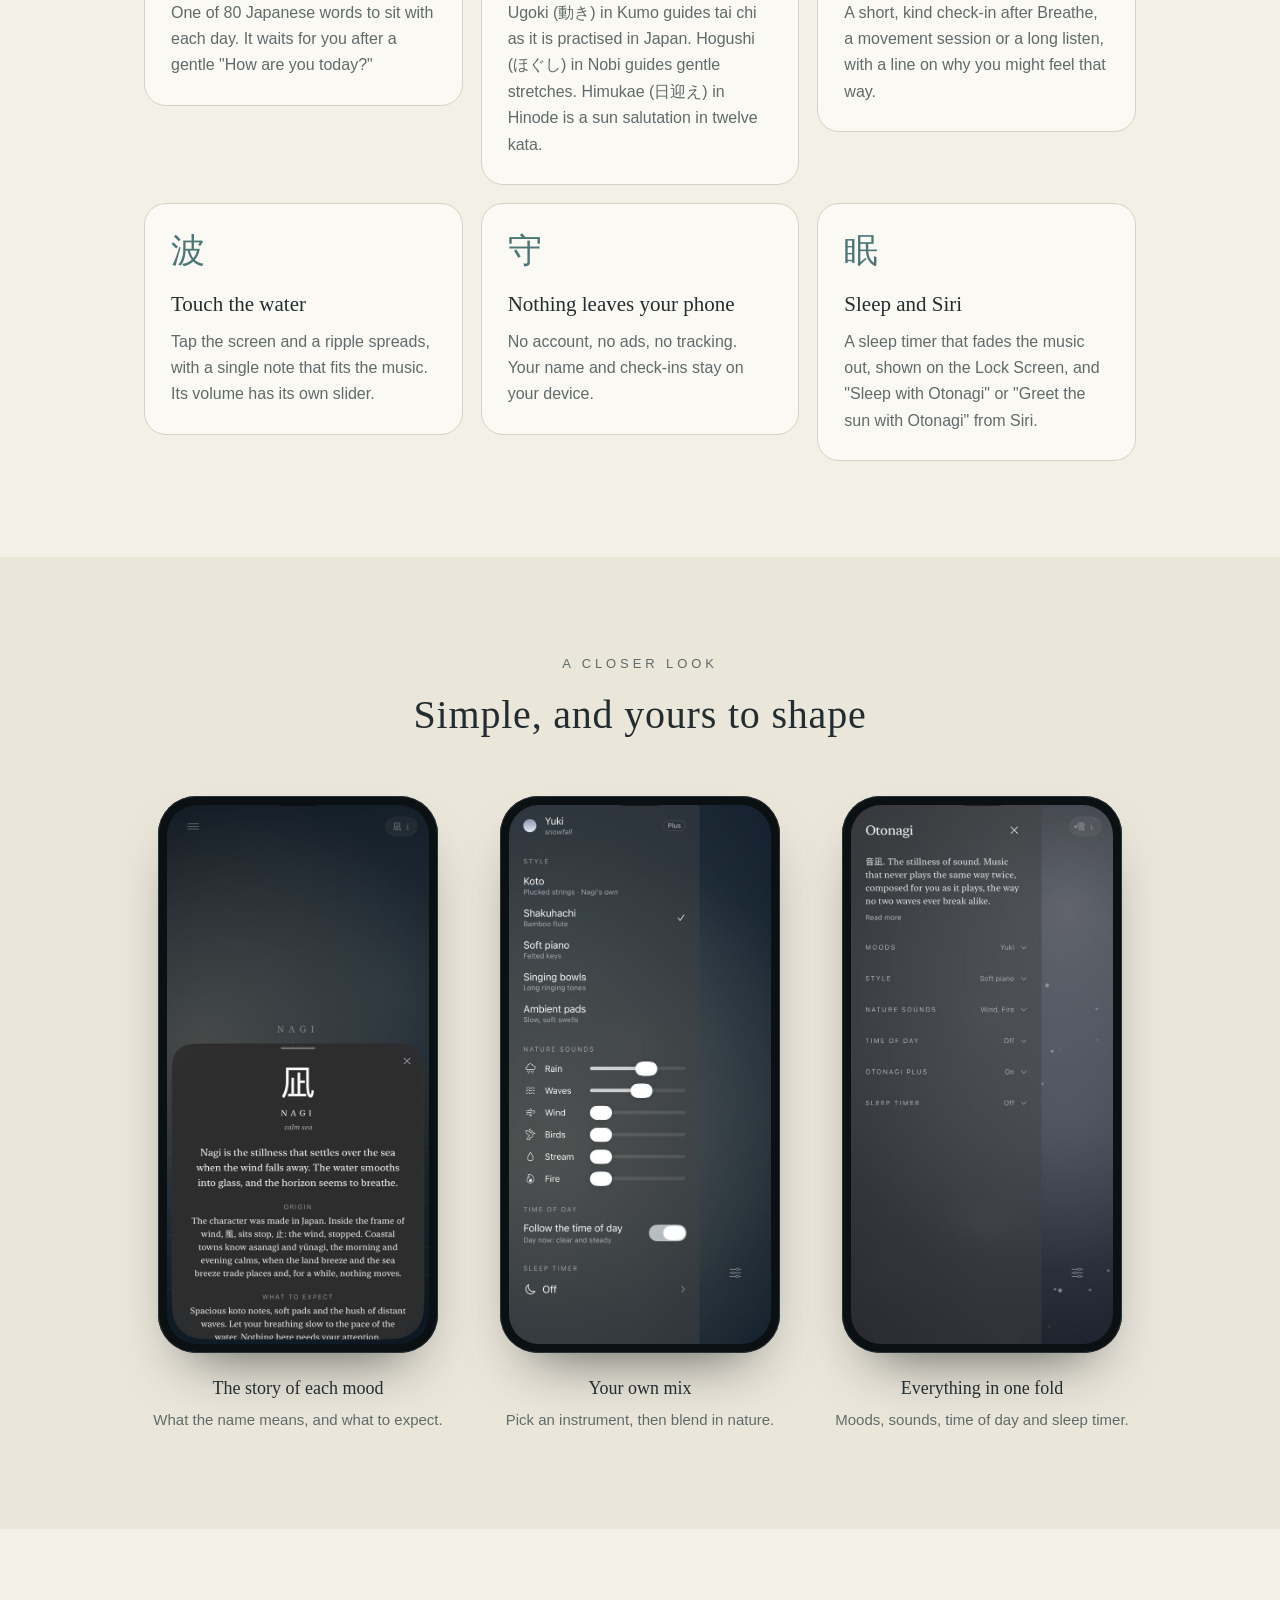
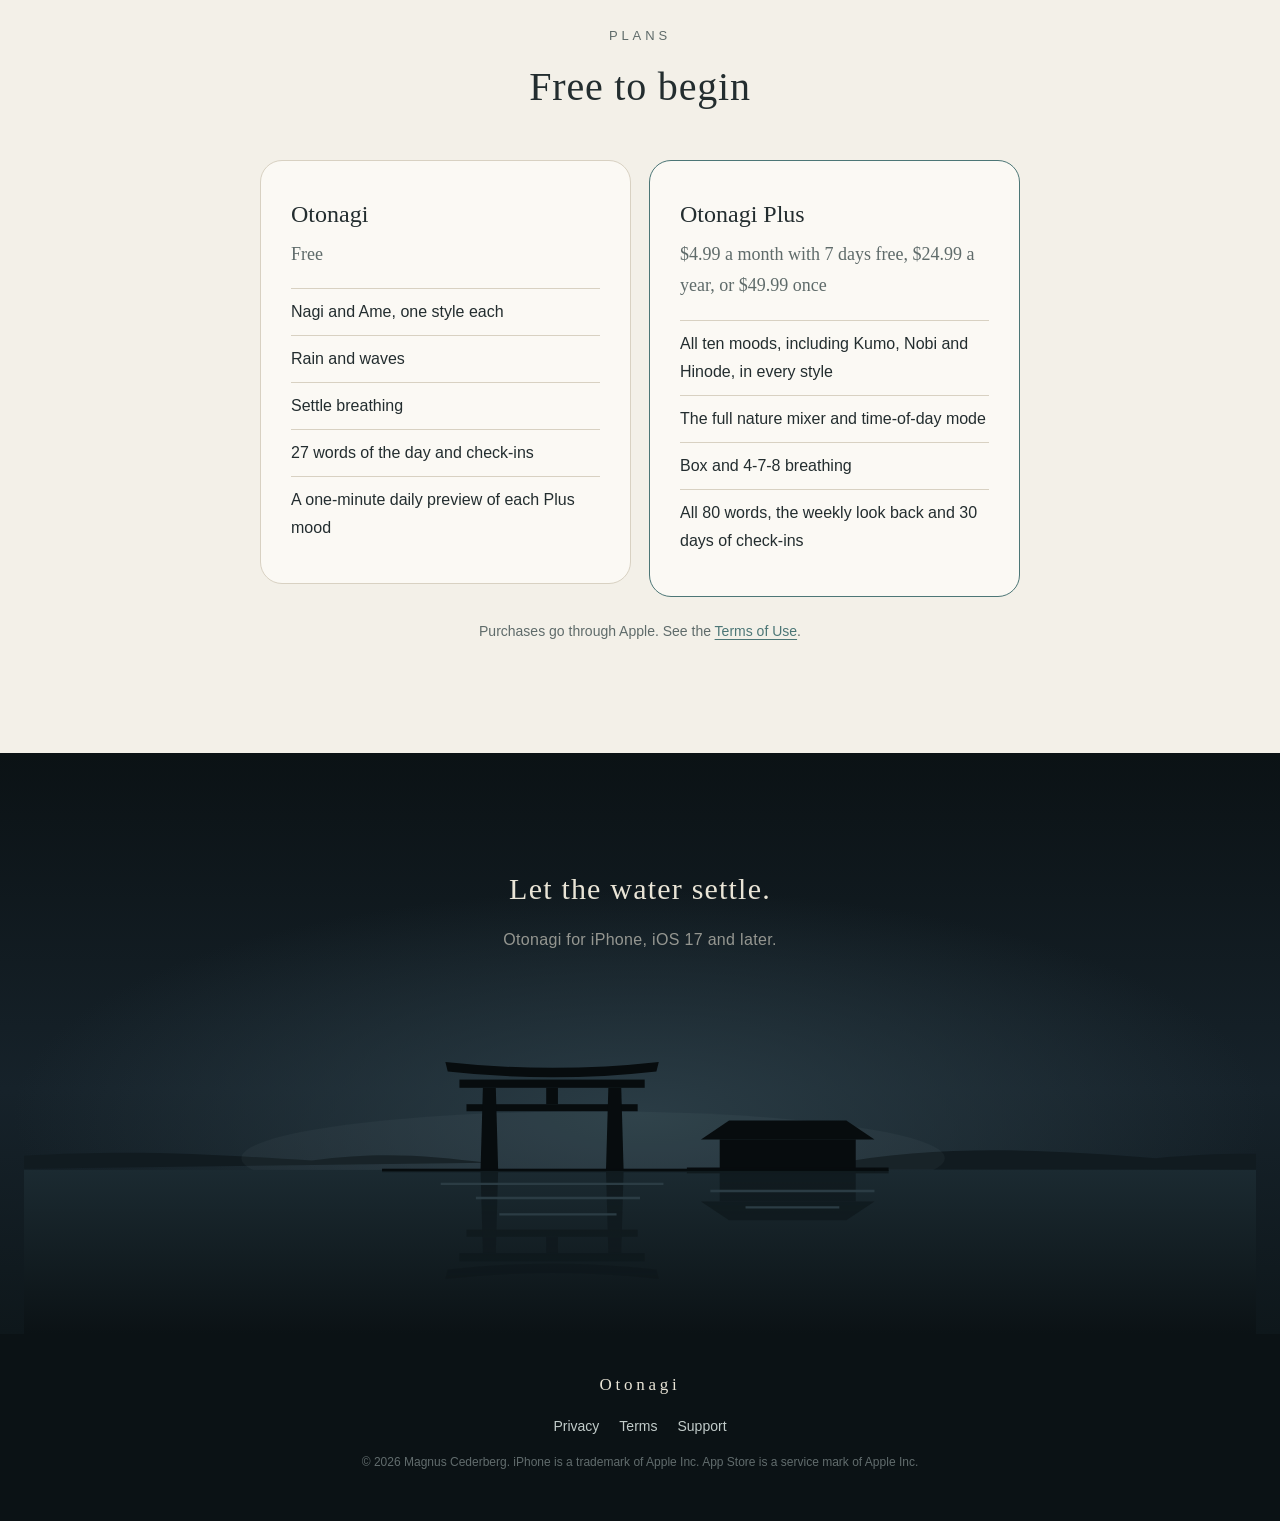
==== commit e3bd0511: "Restore the Support page, emptied by the previous commit Co-Authored-By: Claude Opus 5.5 (1M context" ====
--- a/index.html
+++ b/index.html
@@ -128,7 +128,7 @@
           <div class="feature"><span class="glyph" lang="ja">心</span><h3>How do you feel now?</h3><p>A short, kind check-in after Breathe, a movement session or a long listen, with a line on why you might feel that way.</p></div>
           <div class="feature"><span class="glyph" lang="ja">波</span><h3>Touch the water</h3><p>Tap the screen and a ripple spreads, with a single note that fits the music. Its volume has its own slider.</p></div>
           <div class="feature"><span class="glyph" lang="ja">守</span><h3>Nothing leaves your phone</h3><p>No account, no ads, no tracking. Your name and check-ins stay on your device.</p></div>
-          <div class="feature"><span class="glyph" lang="ja">眠</span><h3>Sleep and Siri</h3><p>A sleep timer that fades the music out, shown on the Lock Screen, and "Sleep with Otonagi" from Siri.</p></div>
+          <div class="feature"><span class="glyph" lang="ja">眠</span><h3>Sleep and Siri</h3><p>A sleep timer that fades the music out, shown on the Lock Screen, and "Sleep with Otonagi" or "Greet the sun with Otonagi" from Siri.</p></div>
         </div>
       </div>
     </section>
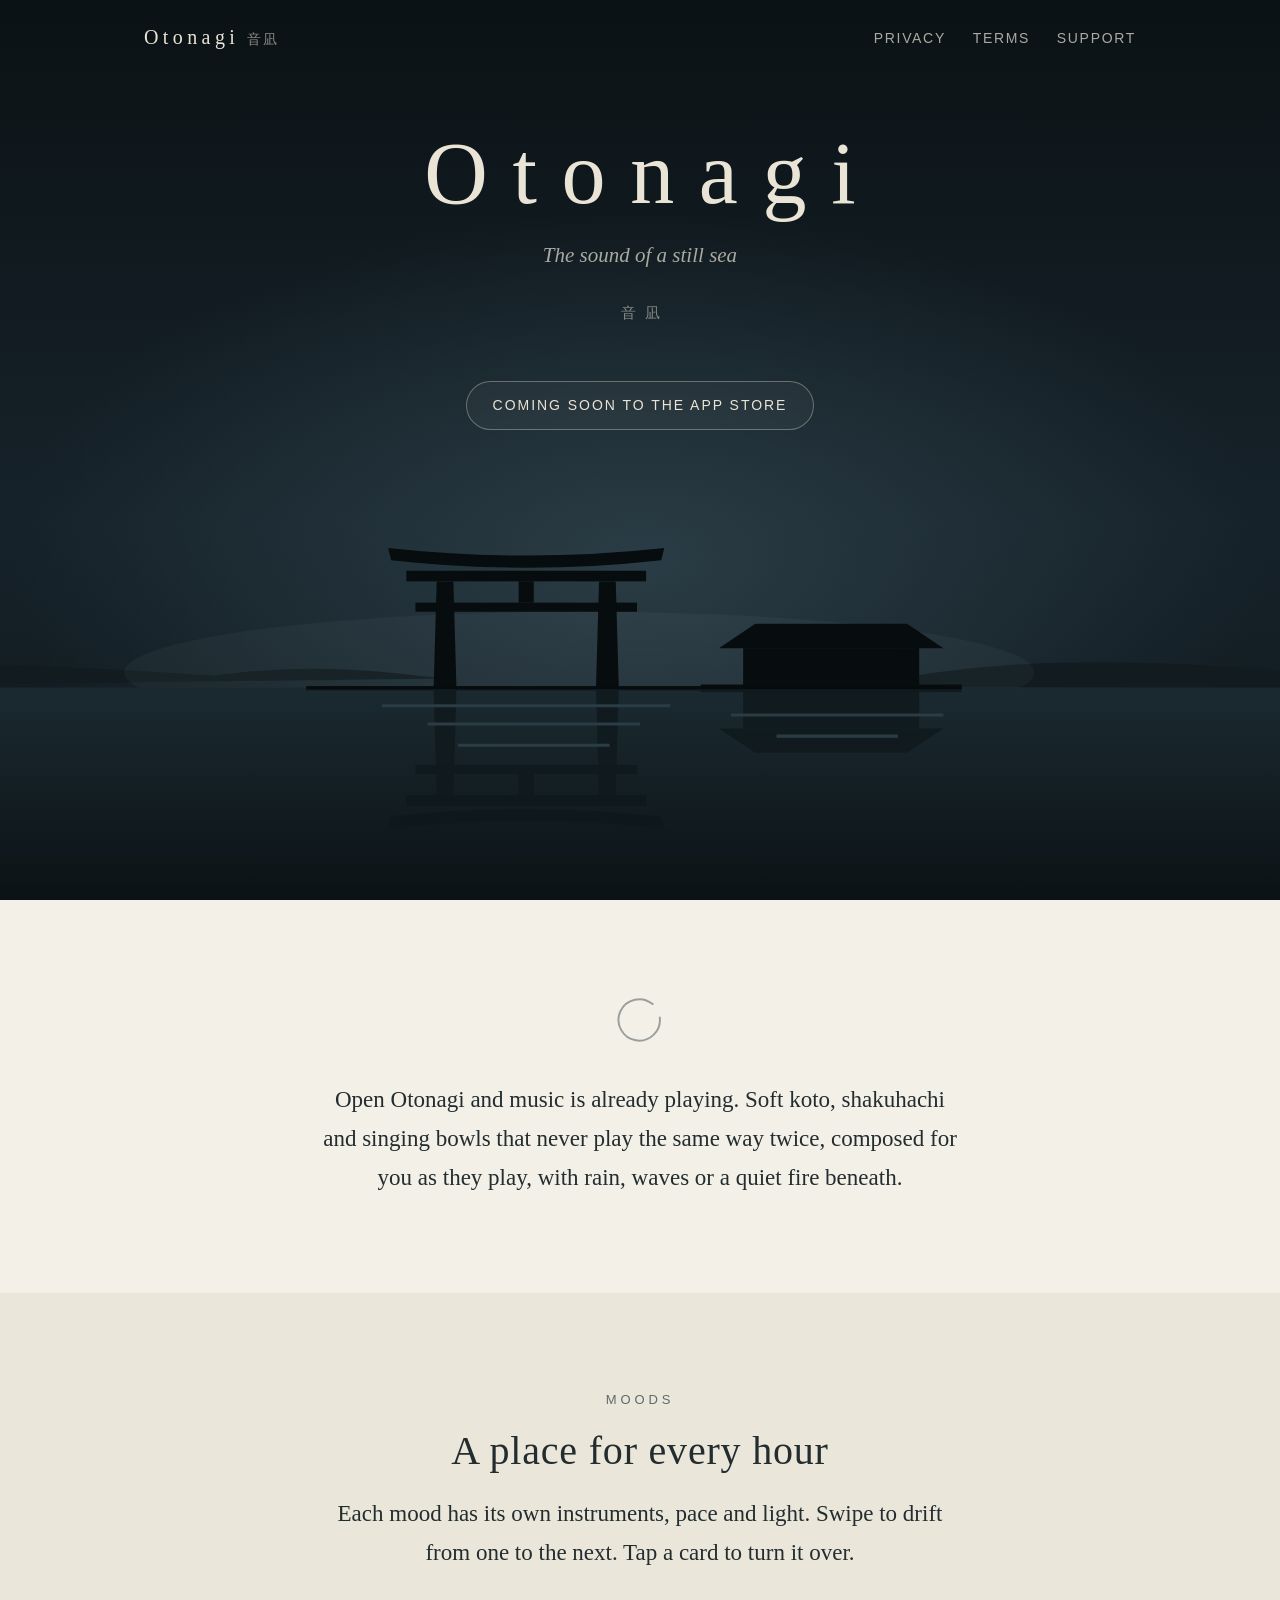
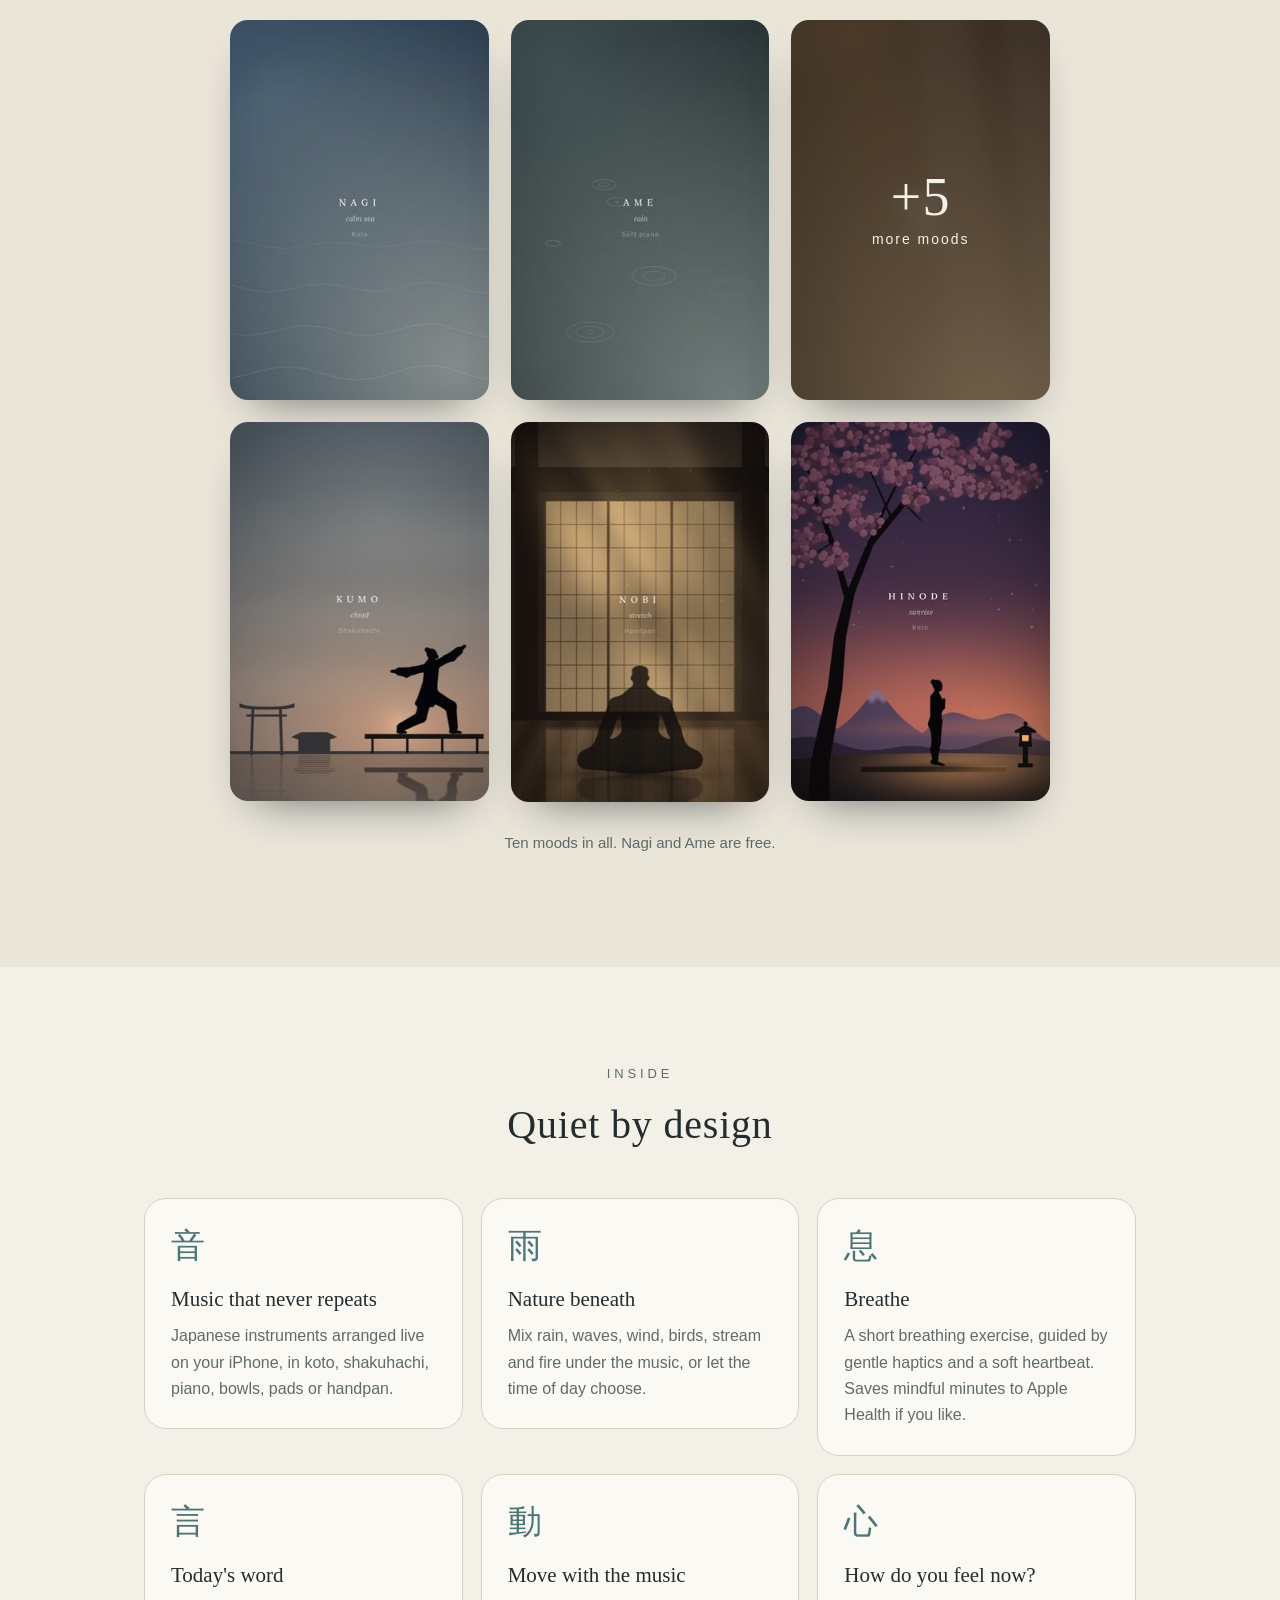
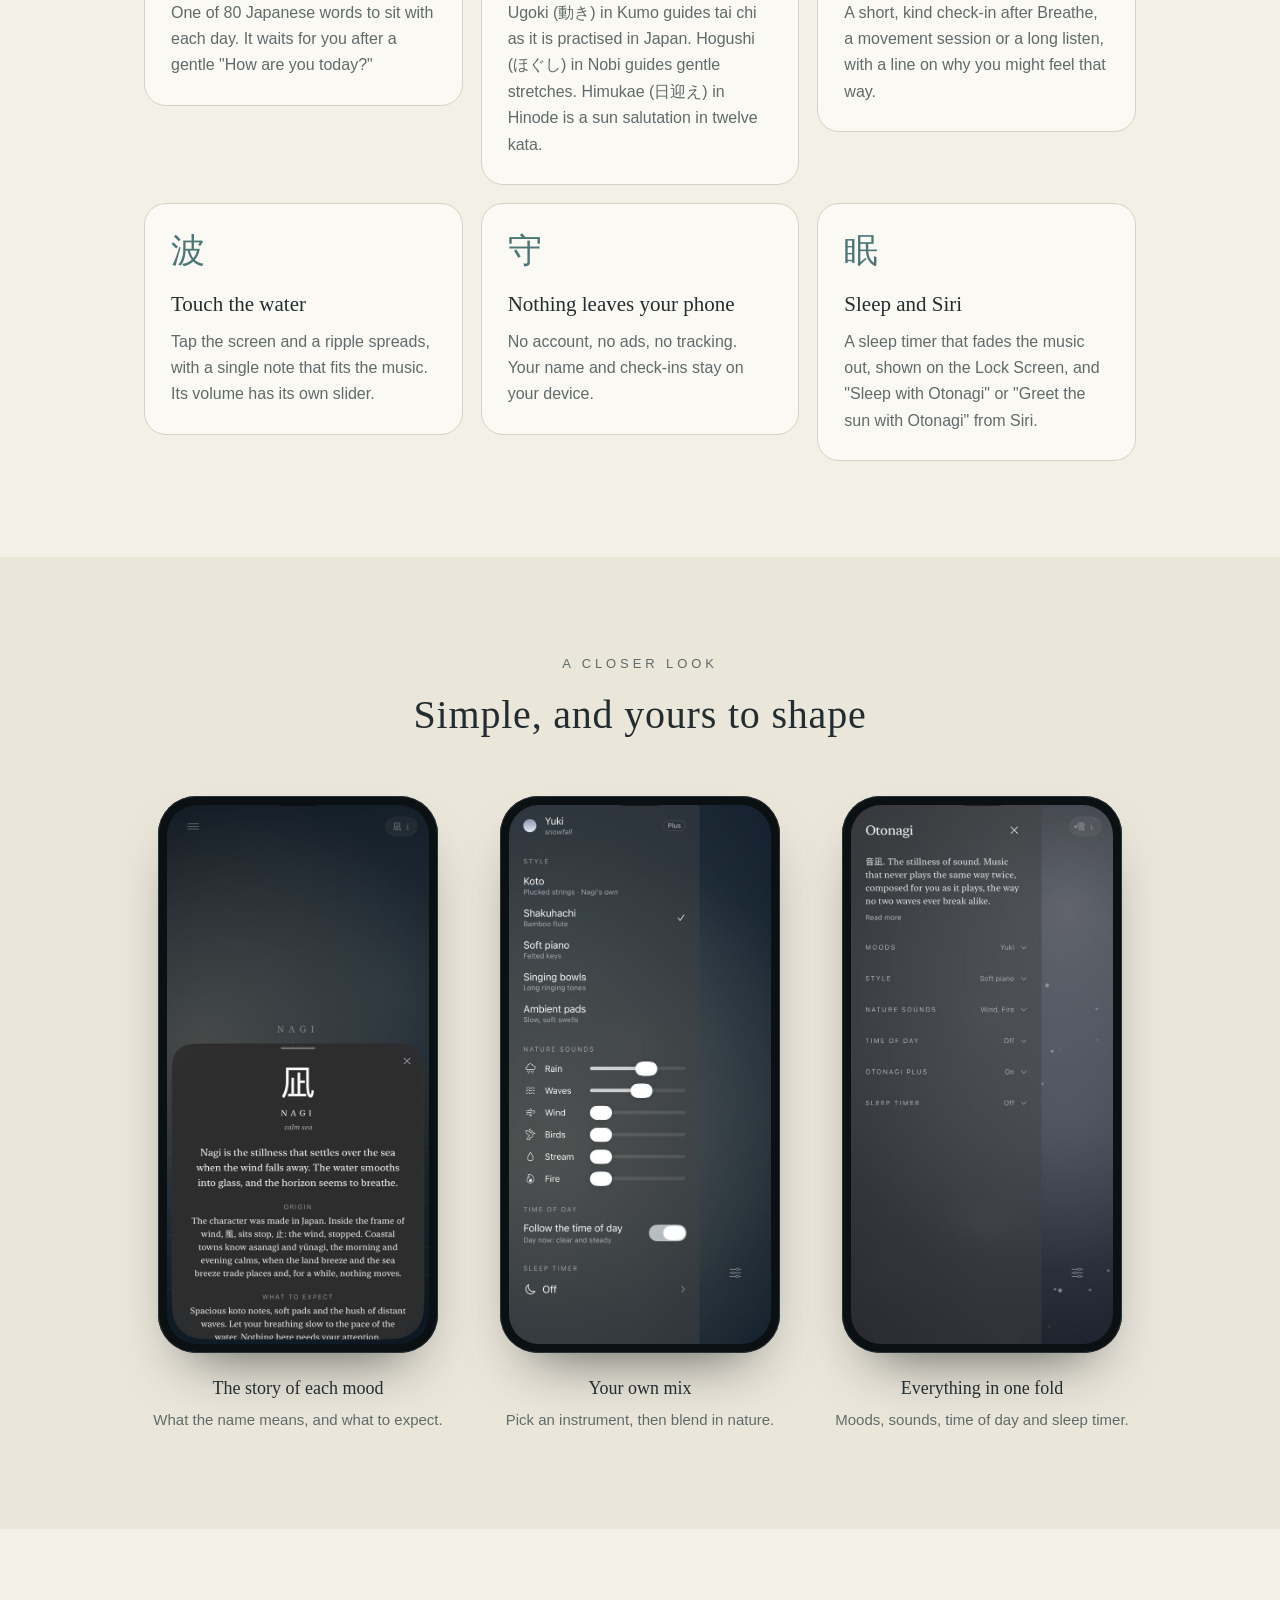
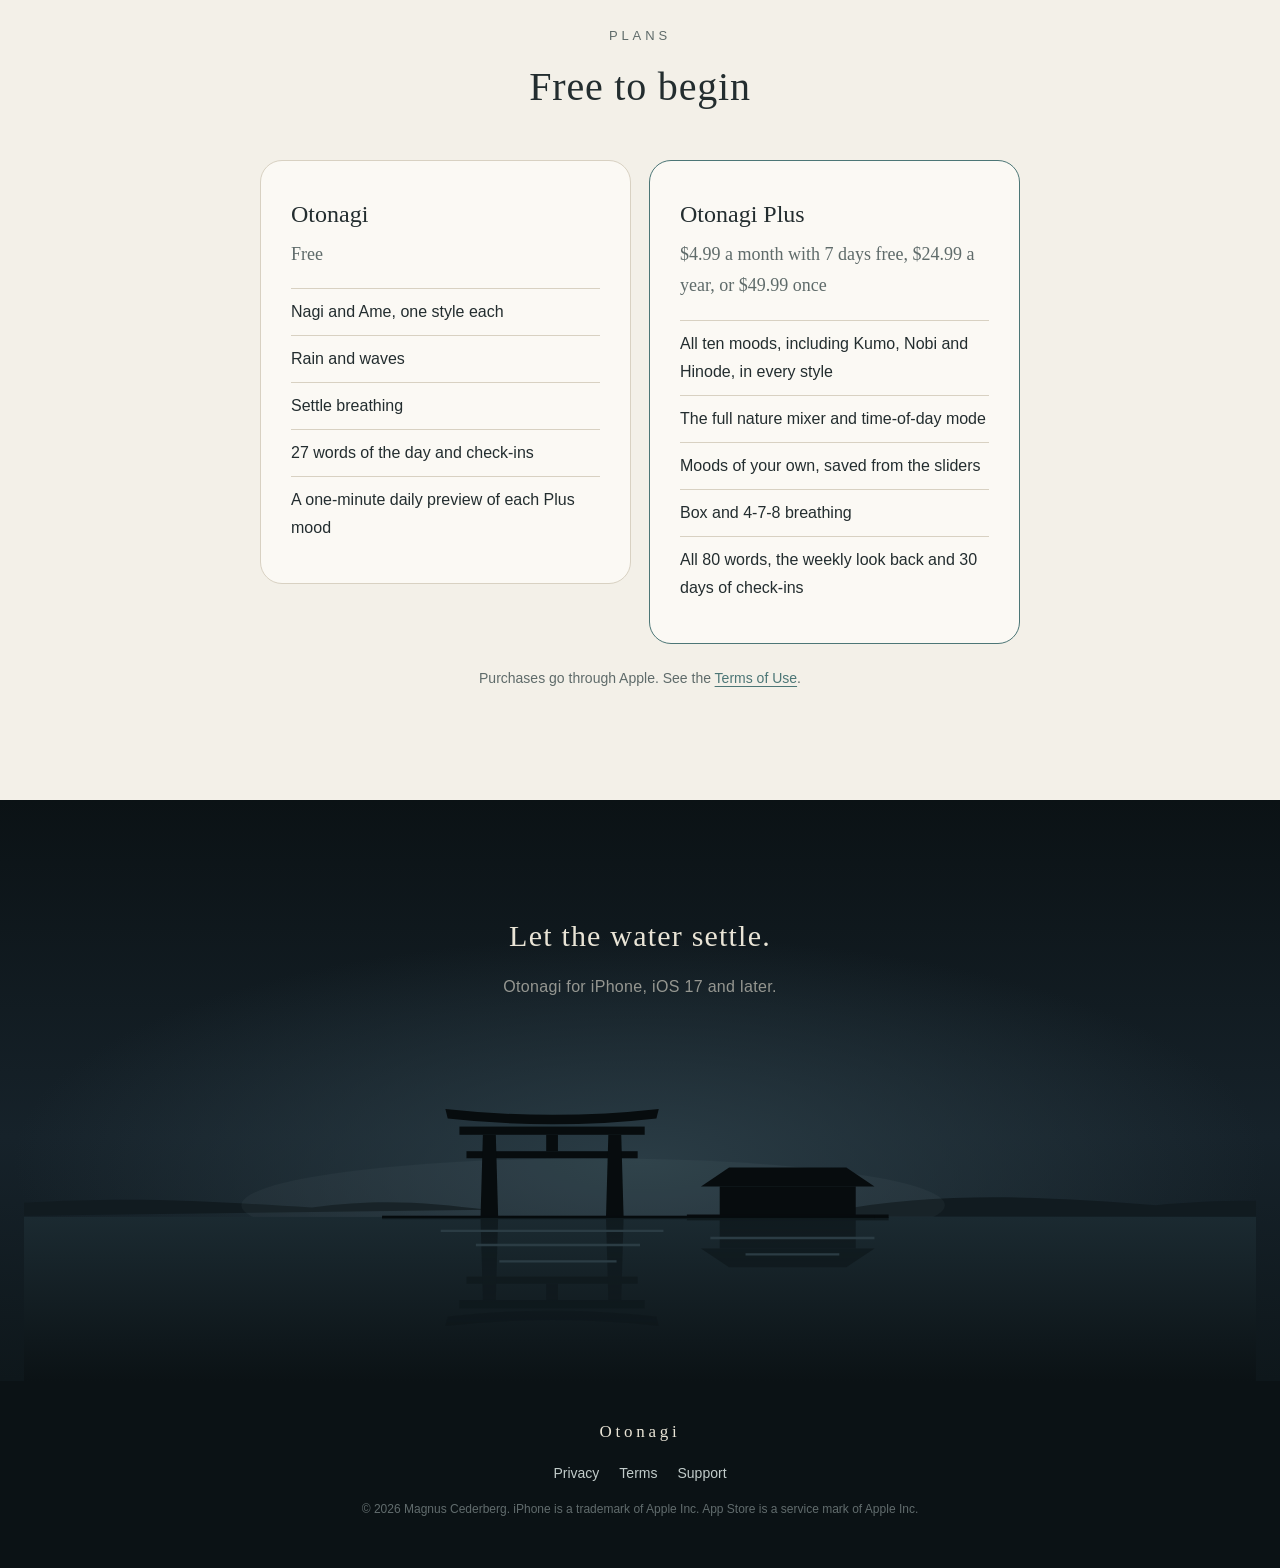
==== commit 6525a988: "Add moods of your own to Plus, Terms and Privacy Co-Authored-By: Claude Opus 5.5 (1M context) <norep" ====
--- a/index.html
+++ b/index.html
@@ -167,6 +167,7 @@
             <ul>
               <li>All ten moods, including Kumo, Nobi and Hinode, in every style</li>
               <li>The full nature mixer and time-of-day mode</li>
+              <li>Moods of your own, saved from the sliders</li>
               <li>Box and 4-7-8 breathing</li>
               <li>All 80 words, the weekly look back and 30 days of check-ins</li>
             </ul>
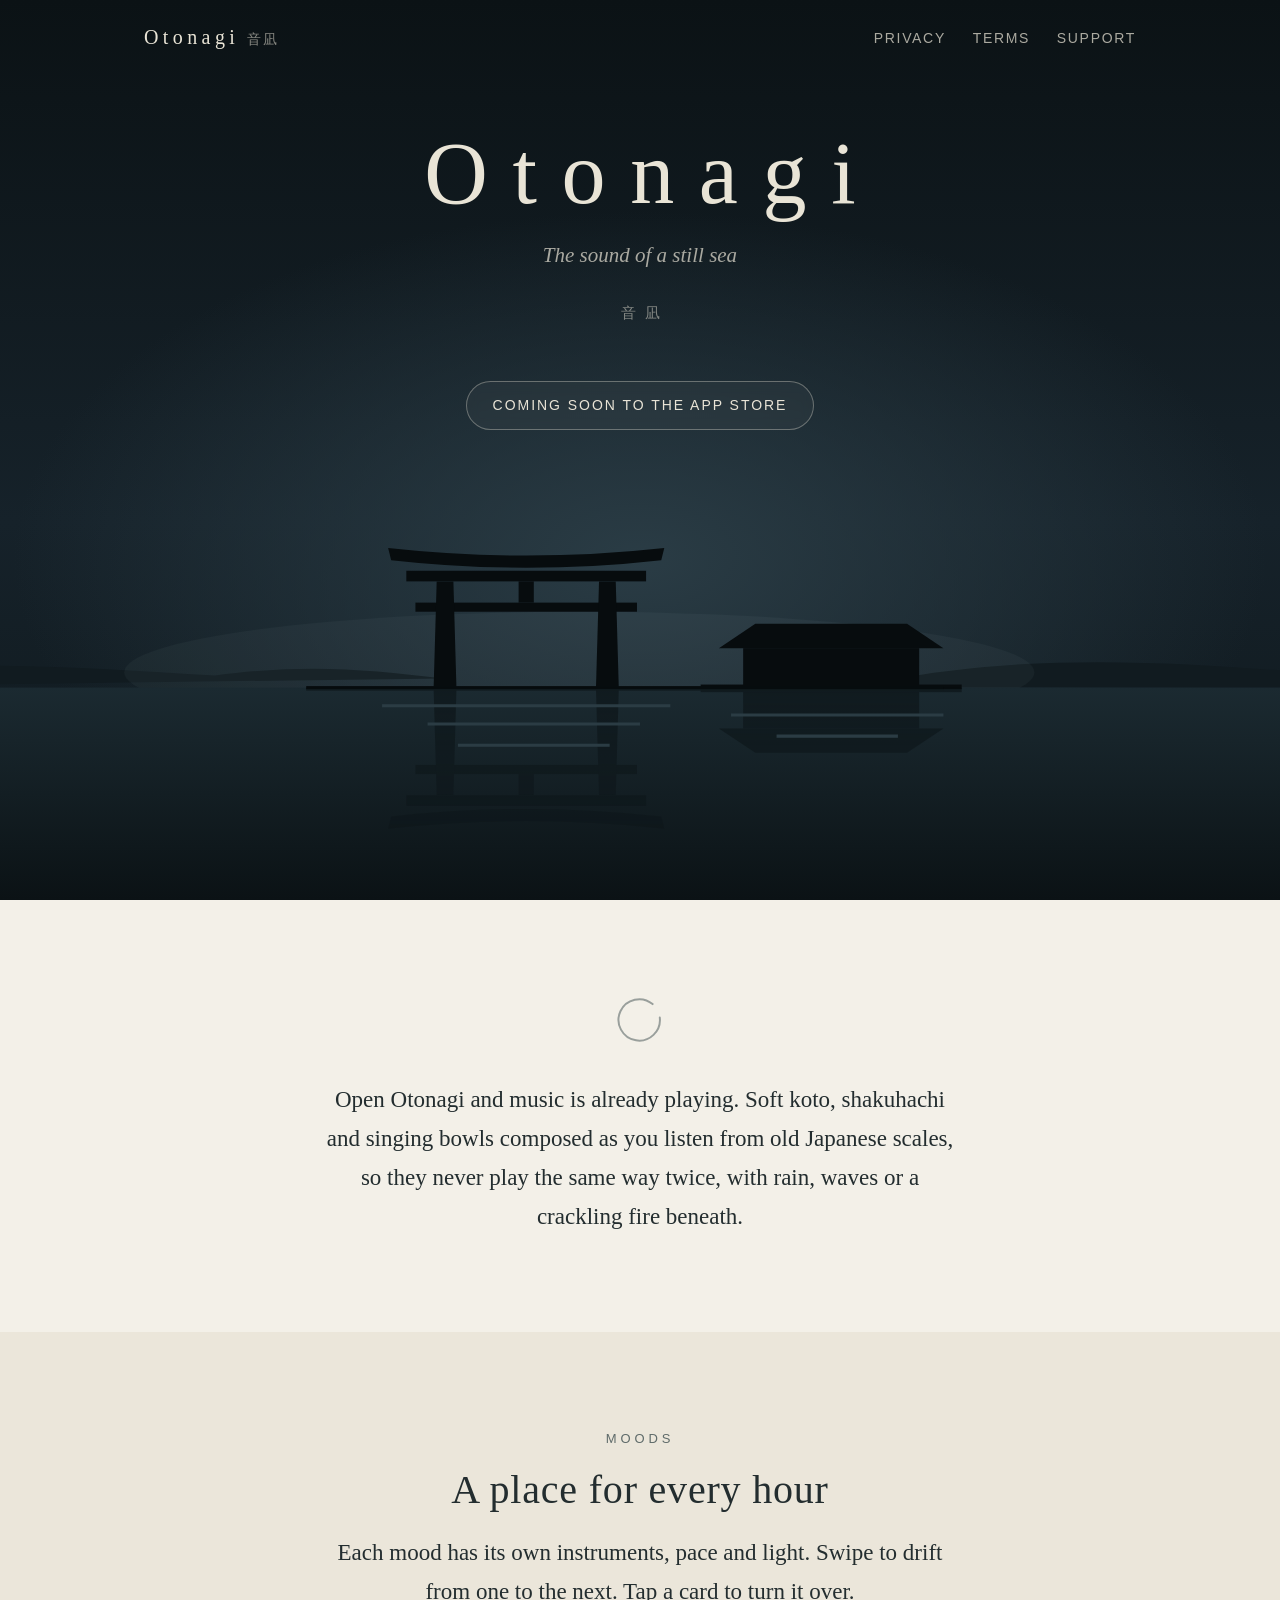
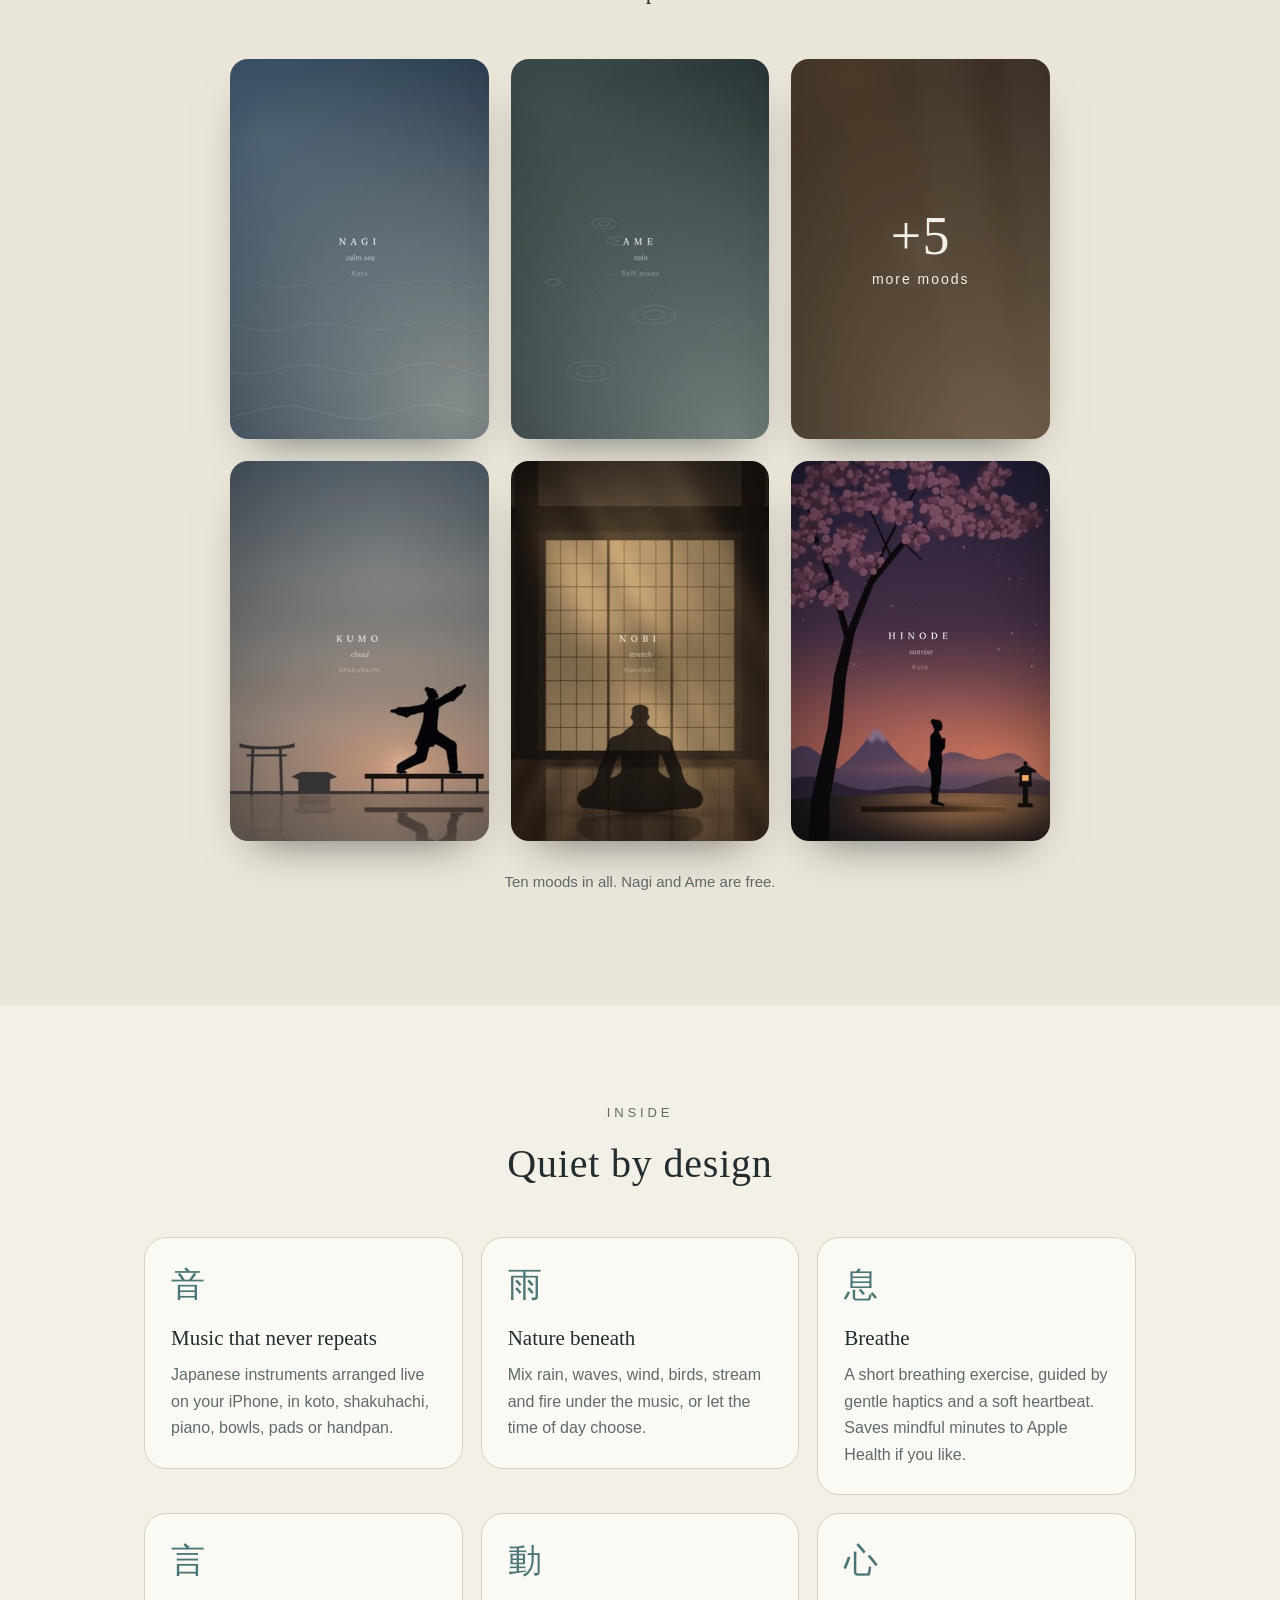
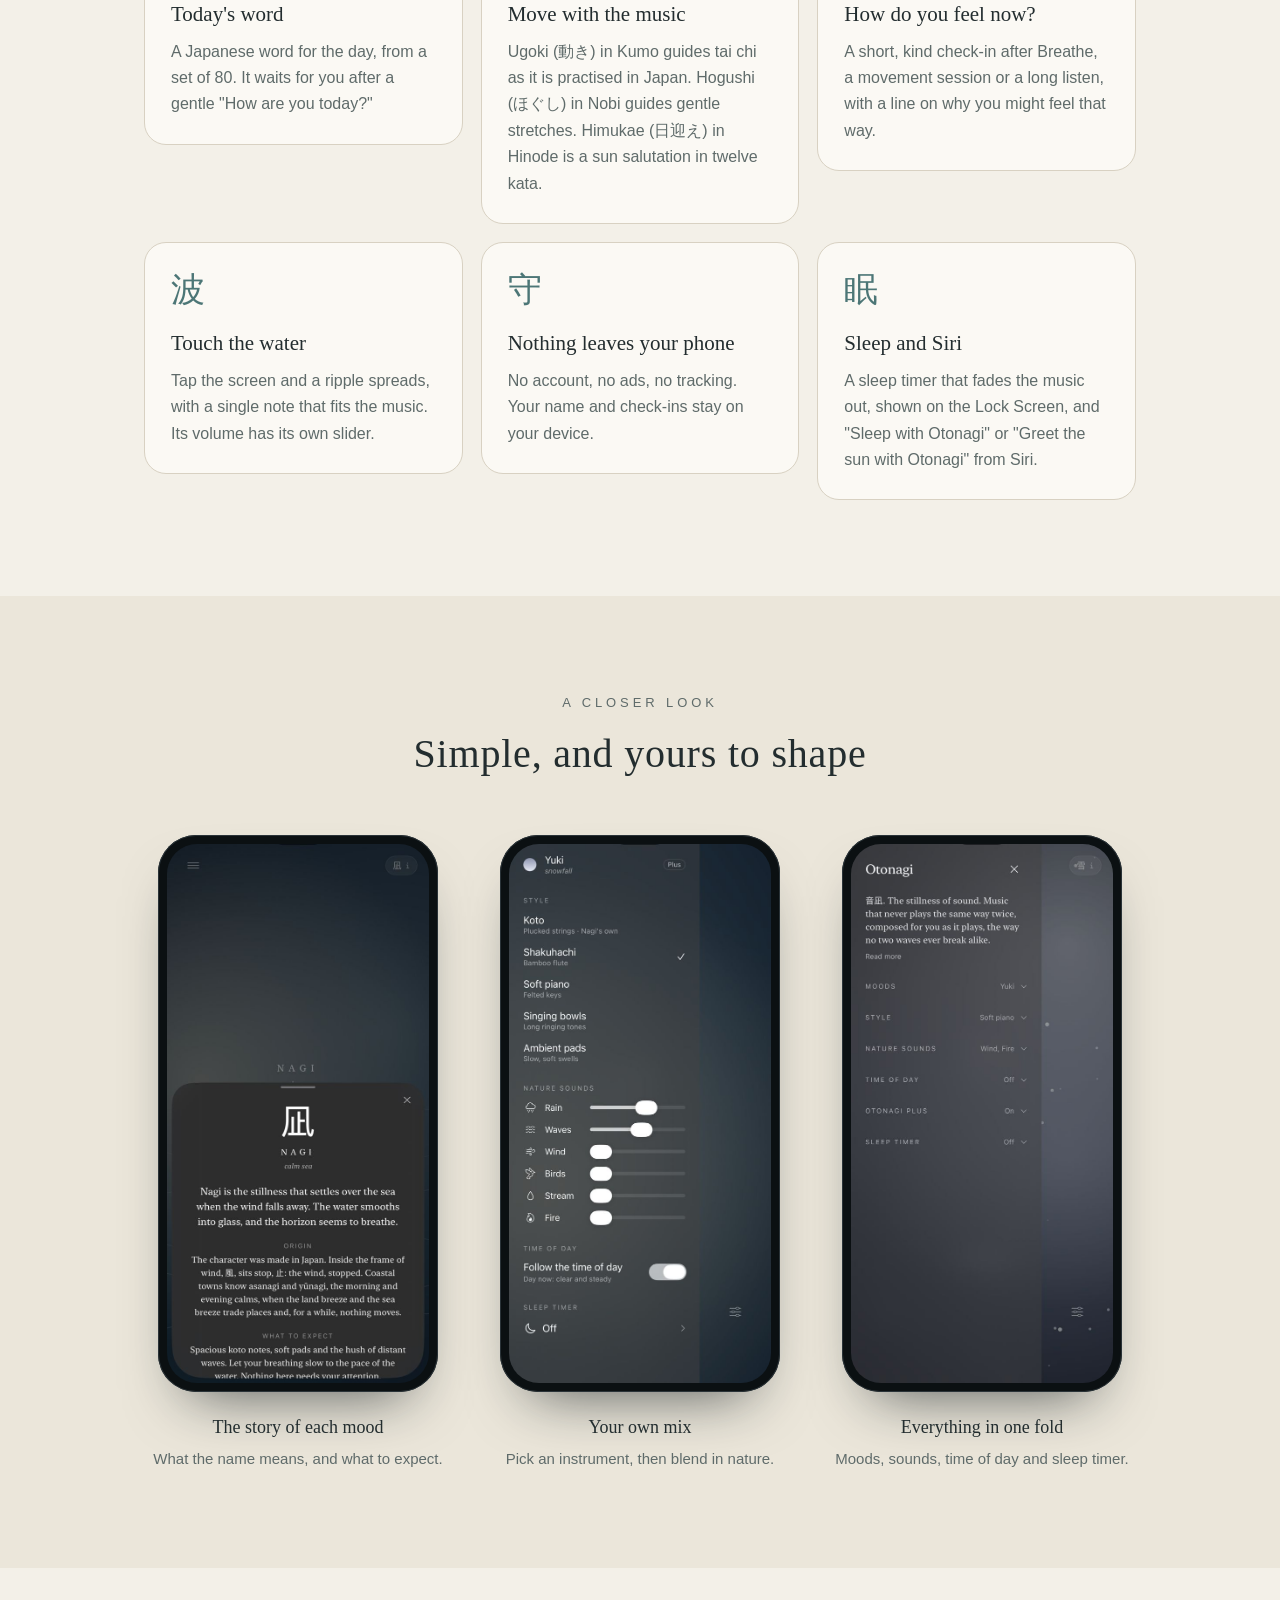
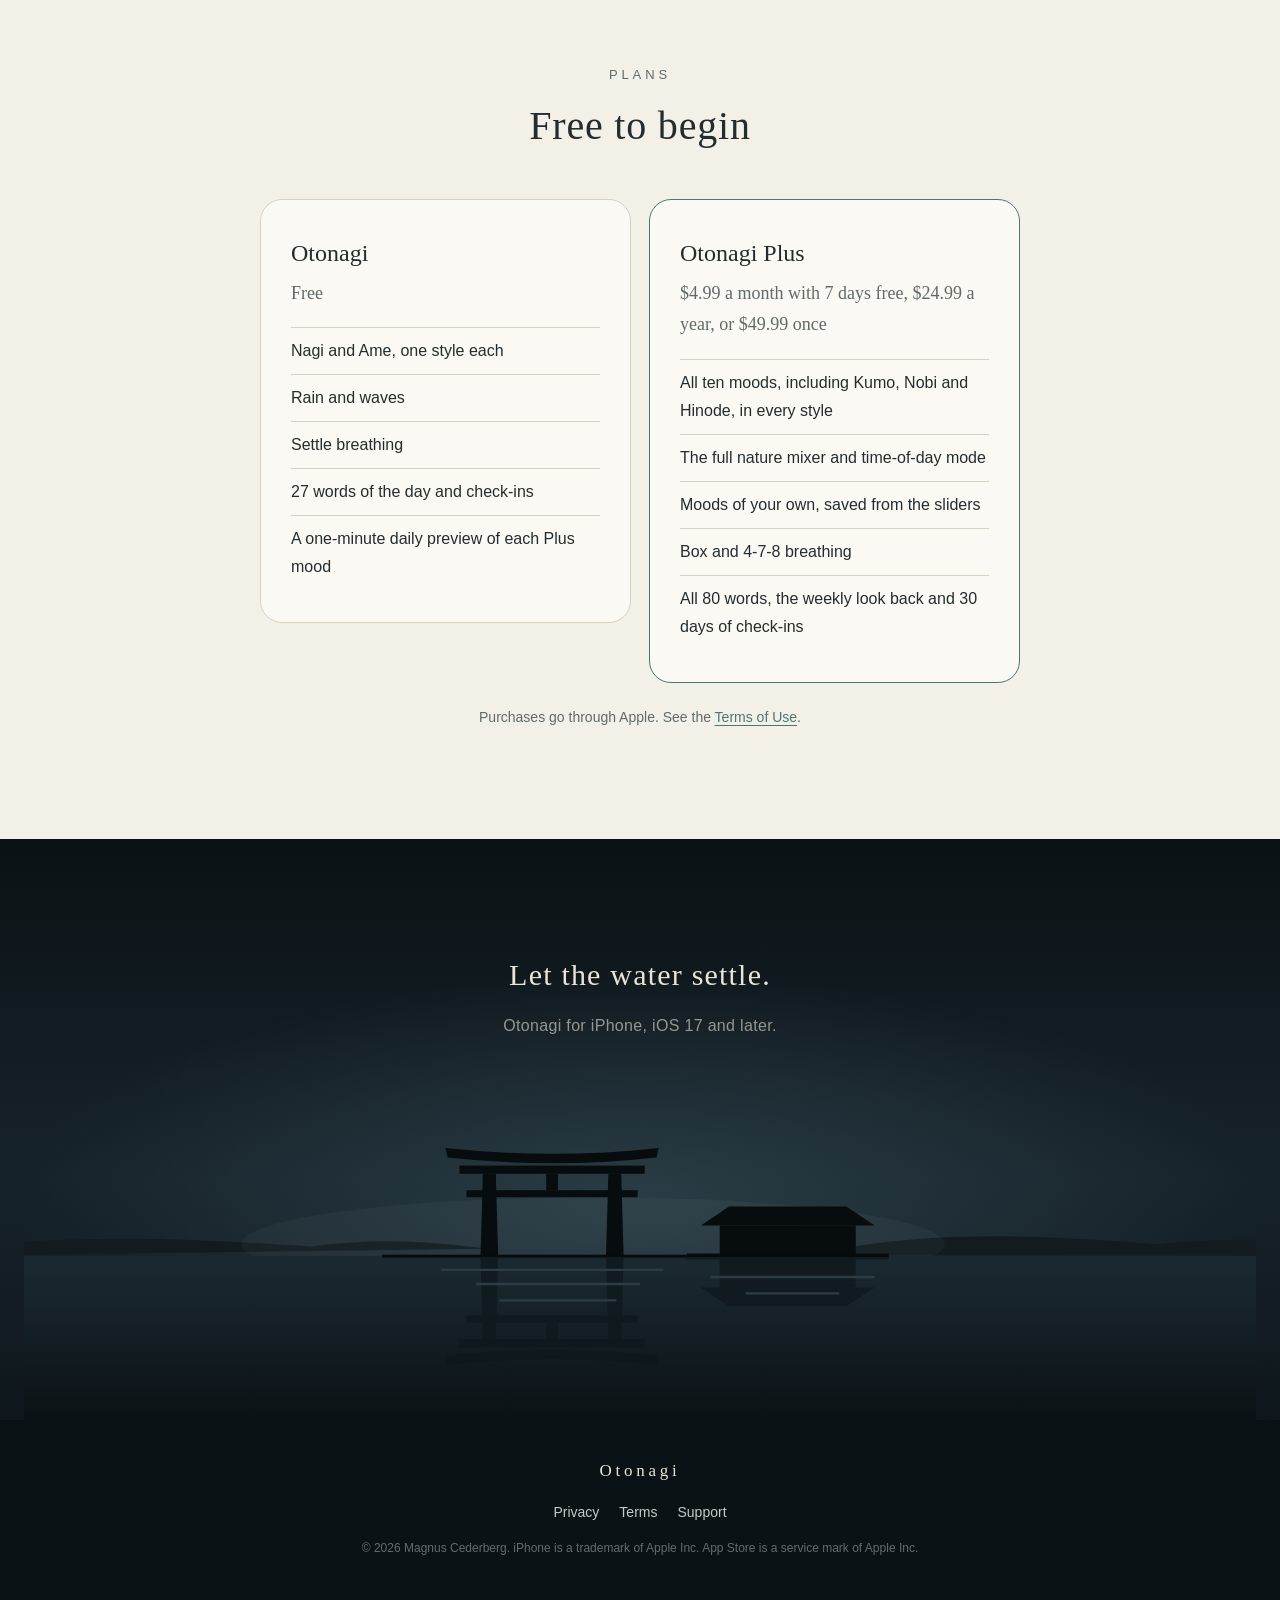
==== commit 699f013d: "Match the app's wording pass on the home page Co-Authored-By: Claude Opus 5.5 <noreply@anthropic.com" ====
--- a/index.html
+++ b/index.html
@@ -74,7 +74,7 @@
         <svg class="enso" viewBox="0 0 60 60" fill="none" stroke="currentColor" stroke-width="2.2" stroke-linecap="round" aria-hidden="true">
           <path d="M44 9 A 23 23 0 1 0 52 24"/>
         </svg>
-        <p class="lead">Open Otonagi and music is already playing. Soft koto, shakuhachi and singing bowls that never play the same way twice, composed for you as they play, with rain, waves or a quiet fire beneath.</p>
+        <p class="lead">Open Otonagi and music is already playing. Soft koto, shakuhachi and singing bowls composed as you listen from old Japanese scales, so they never play the same way twice, with rain, waves or a crackling fire beneath.</p>
       </div>
     </section>
 
@@ -86,7 +86,7 @@
         <div class="moods">
           <button class="flip" type="button" aria-pressed="false">
             <span class="face front"><img src="images/mood-nagi.jpg" alt="Nagi mood: calm blue sea with soft wave lines" loading="lazy" width="325" height="477"></span>
-            <span class="face back"><span class="k" lang="ja">凪</span><span class="n">Nagi</span><span class="m">calm sea</span><span class="d">The hush when the wind drops and the sea lies still. Koto over slow, soft waves.</span><span class="tag">Free</span></span>
+            <span class="face back"><span class="k" lang="ja">凪</span><span class="n">Nagi</span><span class="m">calm sea</span><span class="d">The stillness that settles over the sea when the wind stops. Koto over slow, soft waves.</span><span class="tag">Free</span></span>
           </button>
           <button class="flip" type="button" aria-pressed="false">
             <span class="face front"><img src="images/mood-ame.jpg" alt="Ame mood: grey green with raindrop ripples" loading="lazy" width="325" height="477"></span>
@@ -123,7 +123,7 @@
           <div class="feature"><span class="glyph" lang="ja">音</span><h3>Music that never repeats</h3><p>Japanese instruments arranged live on your iPhone, in koto, shakuhachi, piano, bowls, pads or handpan.</p></div>
           <div class="feature"><span class="glyph" lang="ja">雨</span><h3>Nature beneath</h3><p>Mix rain, waves, wind, birds, stream and fire under the music, or let the time of day choose.</p></div>
           <div class="feature"><span class="glyph" lang="ja">息</span><h3>Breathe</h3><p>A short breathing exercise, guided by gentle haptics and a soft heartbeat. Saves mindful minutes to Apple Health if you like.</p></div>
-          <div class="feature"><span class="glyph" lang="ja">言</span><h3>Today's word</h3><p>One of 80 Japanese words to sit with each day. It waits for you after a gentle "How are you today?"</p></div>
+          <div class="feature"><span class="glyph" lang="ja">言</span><h3>Today's word</h3><p>A Japanese word for the day, from a set of 80. It waits for you after a gentle "How are you today?"</p></div>
           <div class="feature"><span class="glyph" lang="ja">動</span><h3>Move with the music</h3><p>Ugoki (動き) in Kumo guides tai chi as it is practised in Japan. Hogushi (ほぐし) in Nobi guides gentle stretches. Himukae (日迎え) in Hinode is a sun salutation in twelve kata.</p></div>
           <div class="feature"><span class="glyph" lang="ja">心</span><h3>How do you feel now?</h3><p>A short, kind check-in after Breathe, a movement session or a long listen, with a line on why you might feel that way.</p></div>
           <div class="feature"><span class="glyph" lang="ja">波</span><h3>Touch the water</h3><p>Tap the screen and a ripple spreads, with a single note that fits the music. Its volume has its own slider.</p></div>
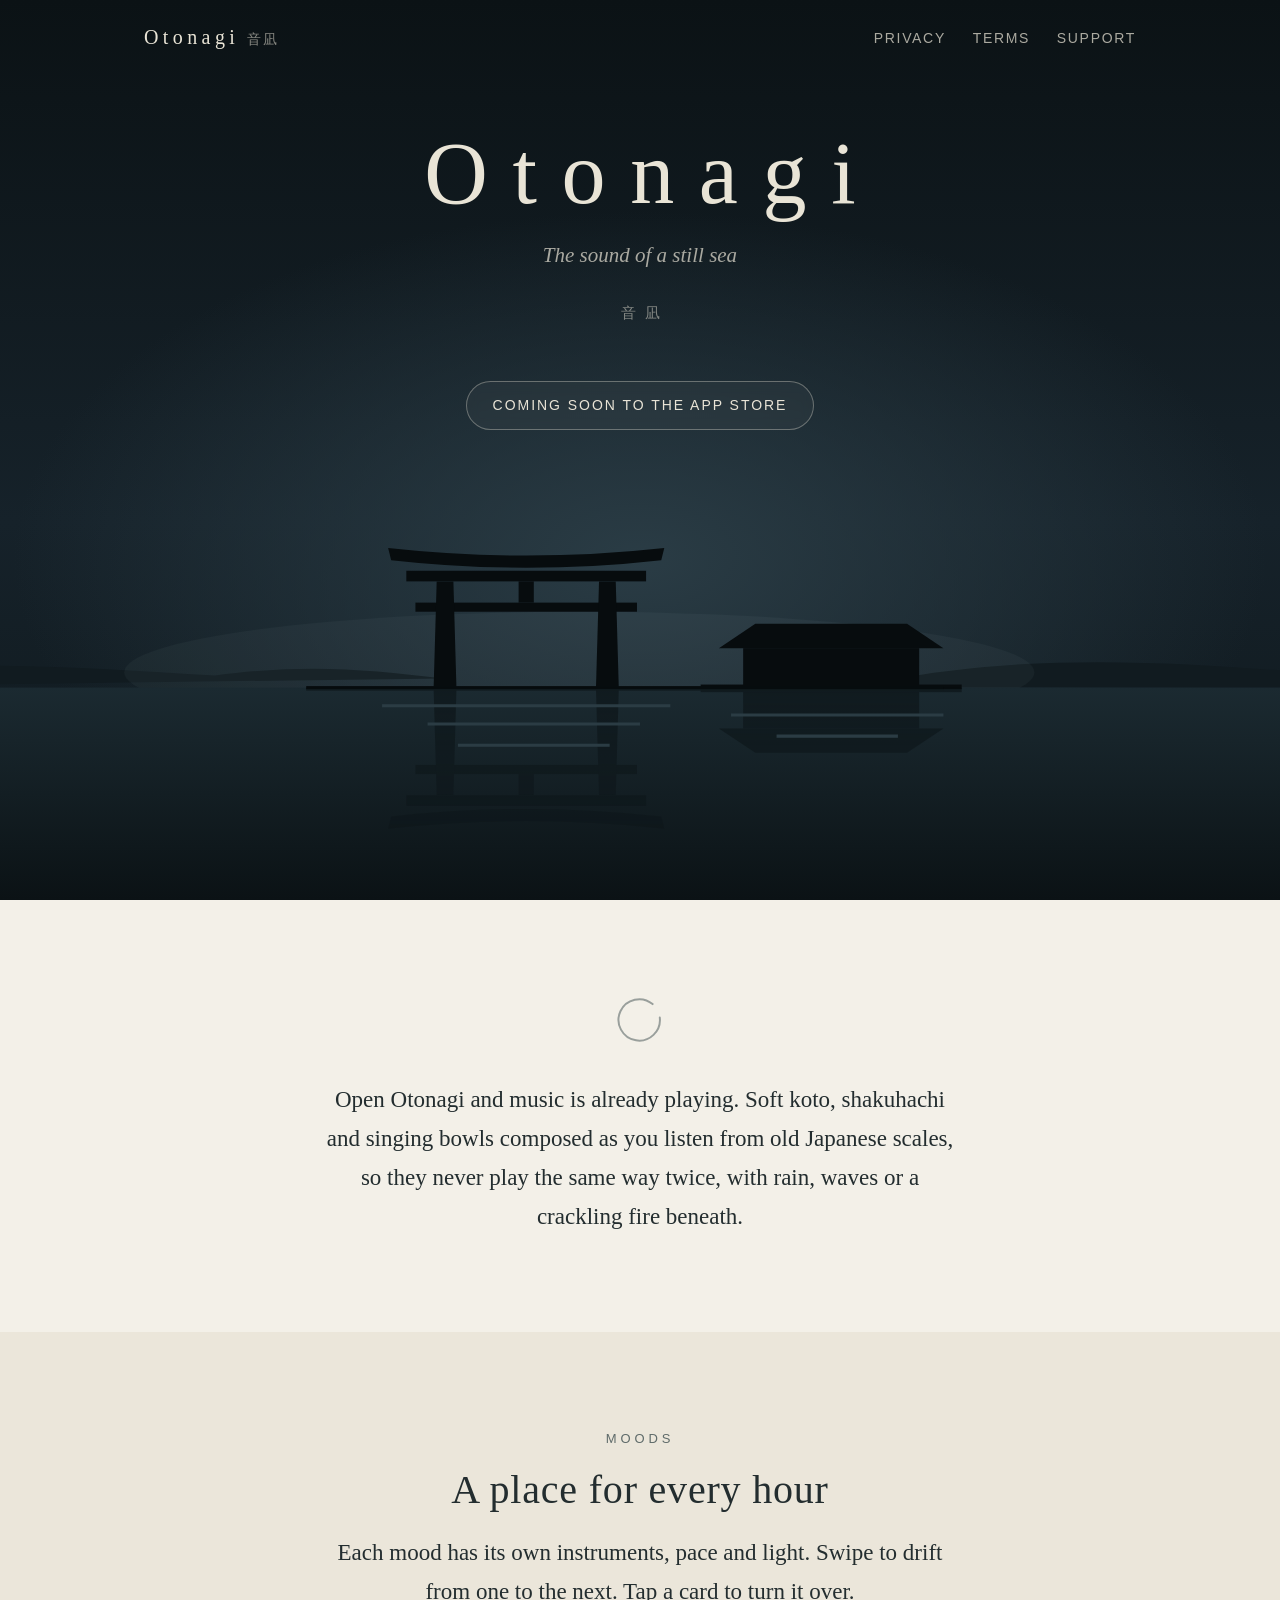
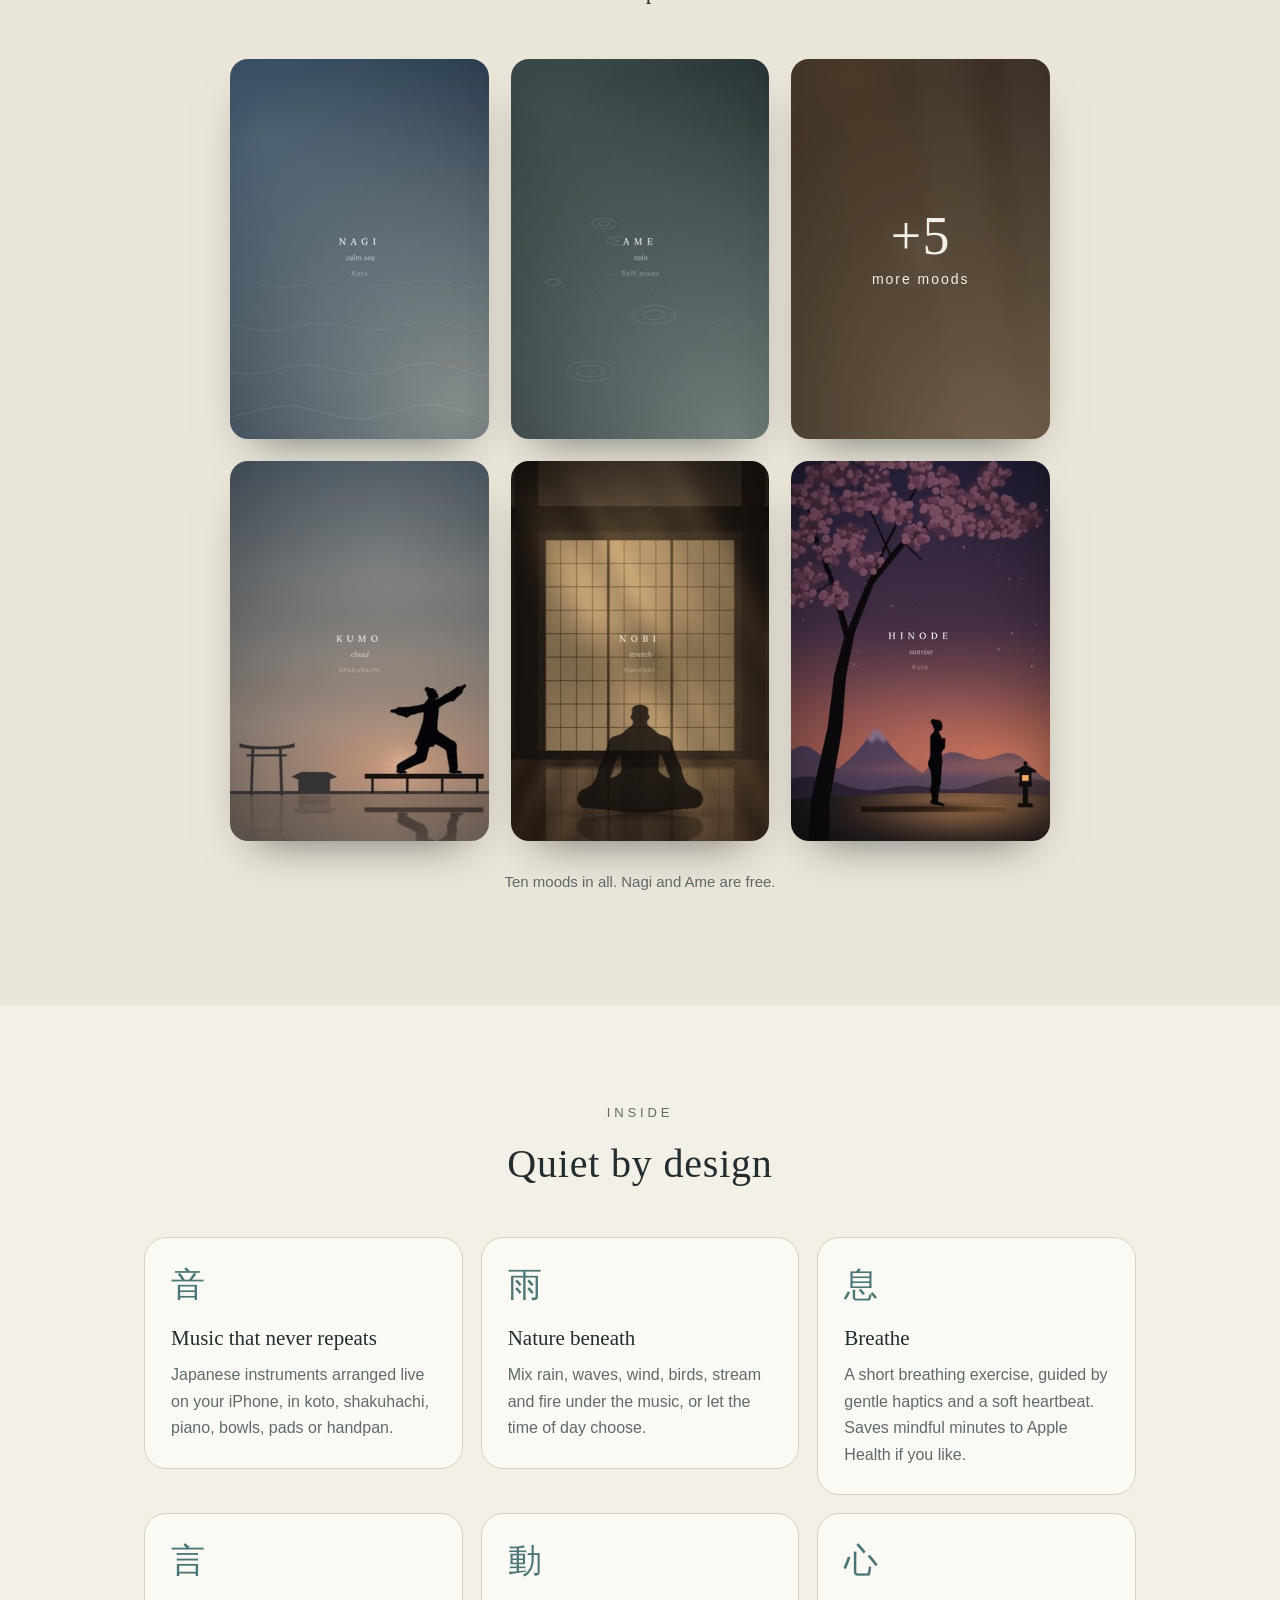
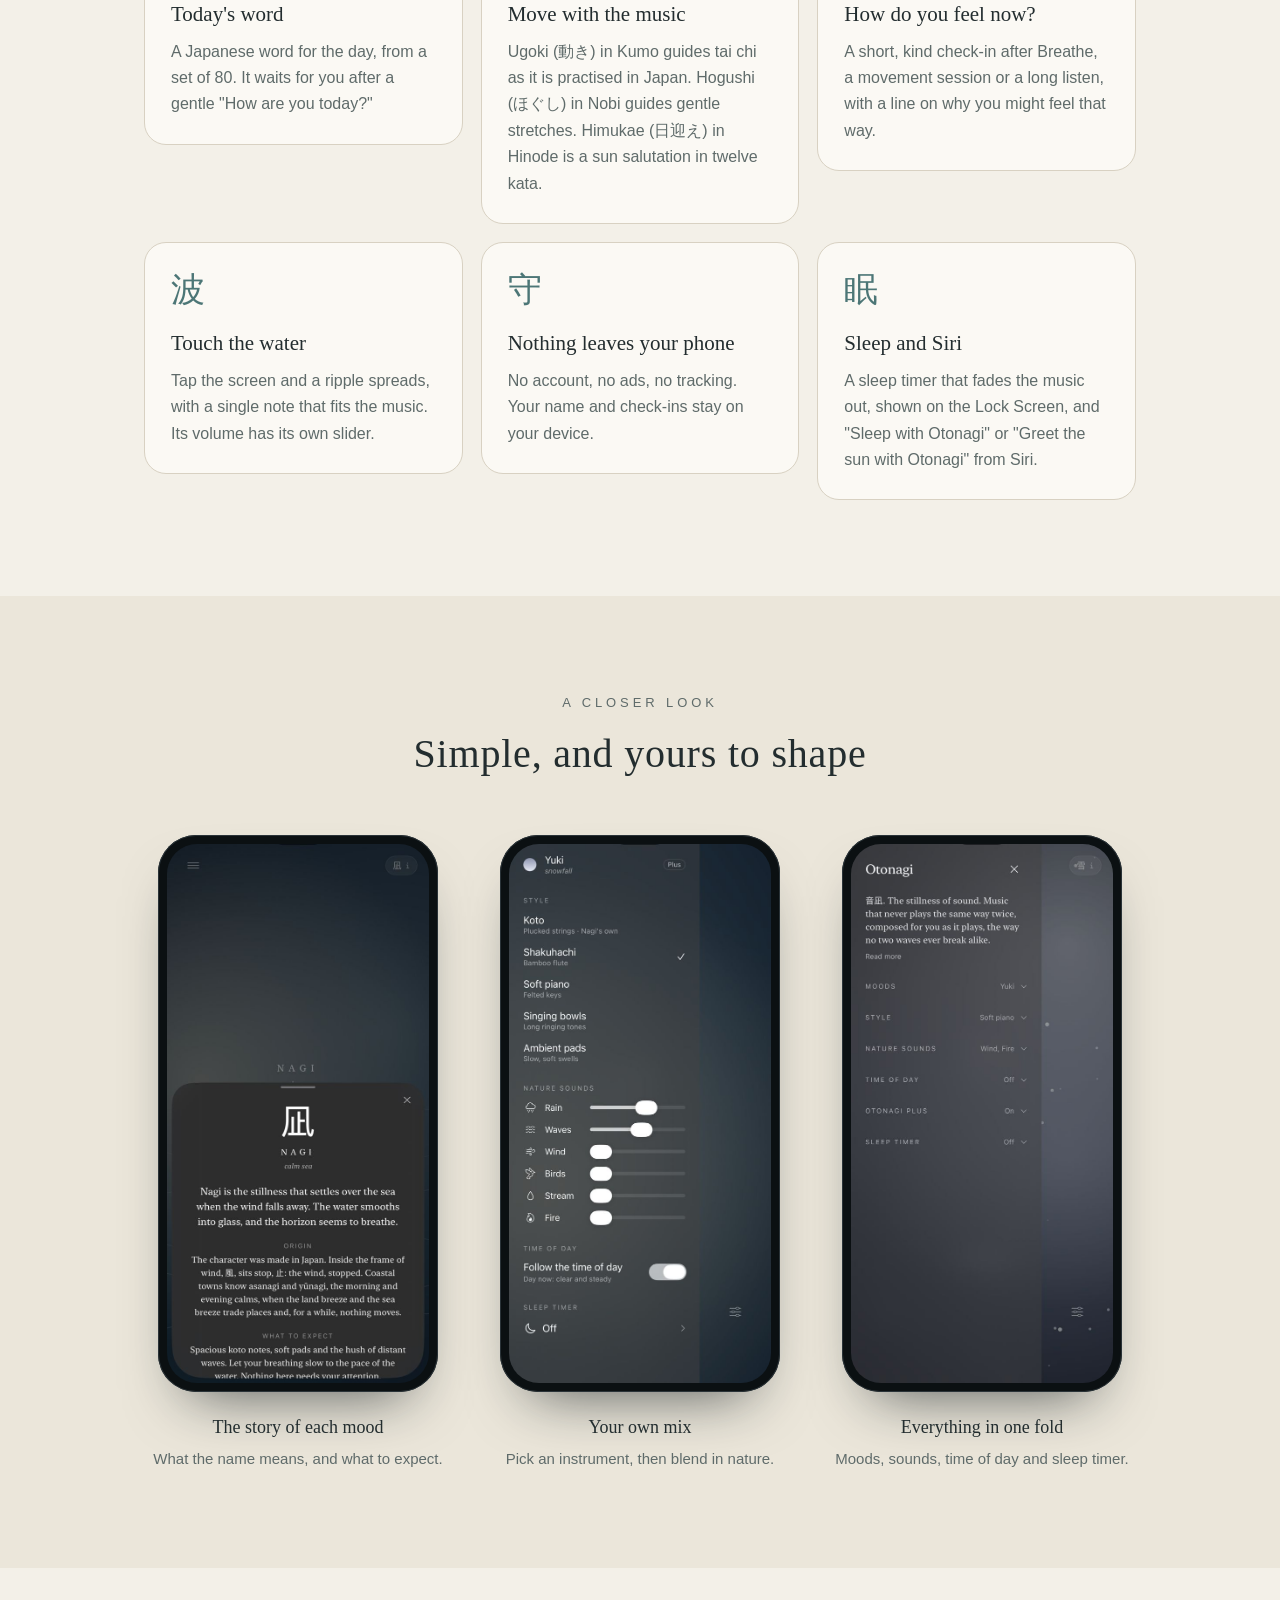
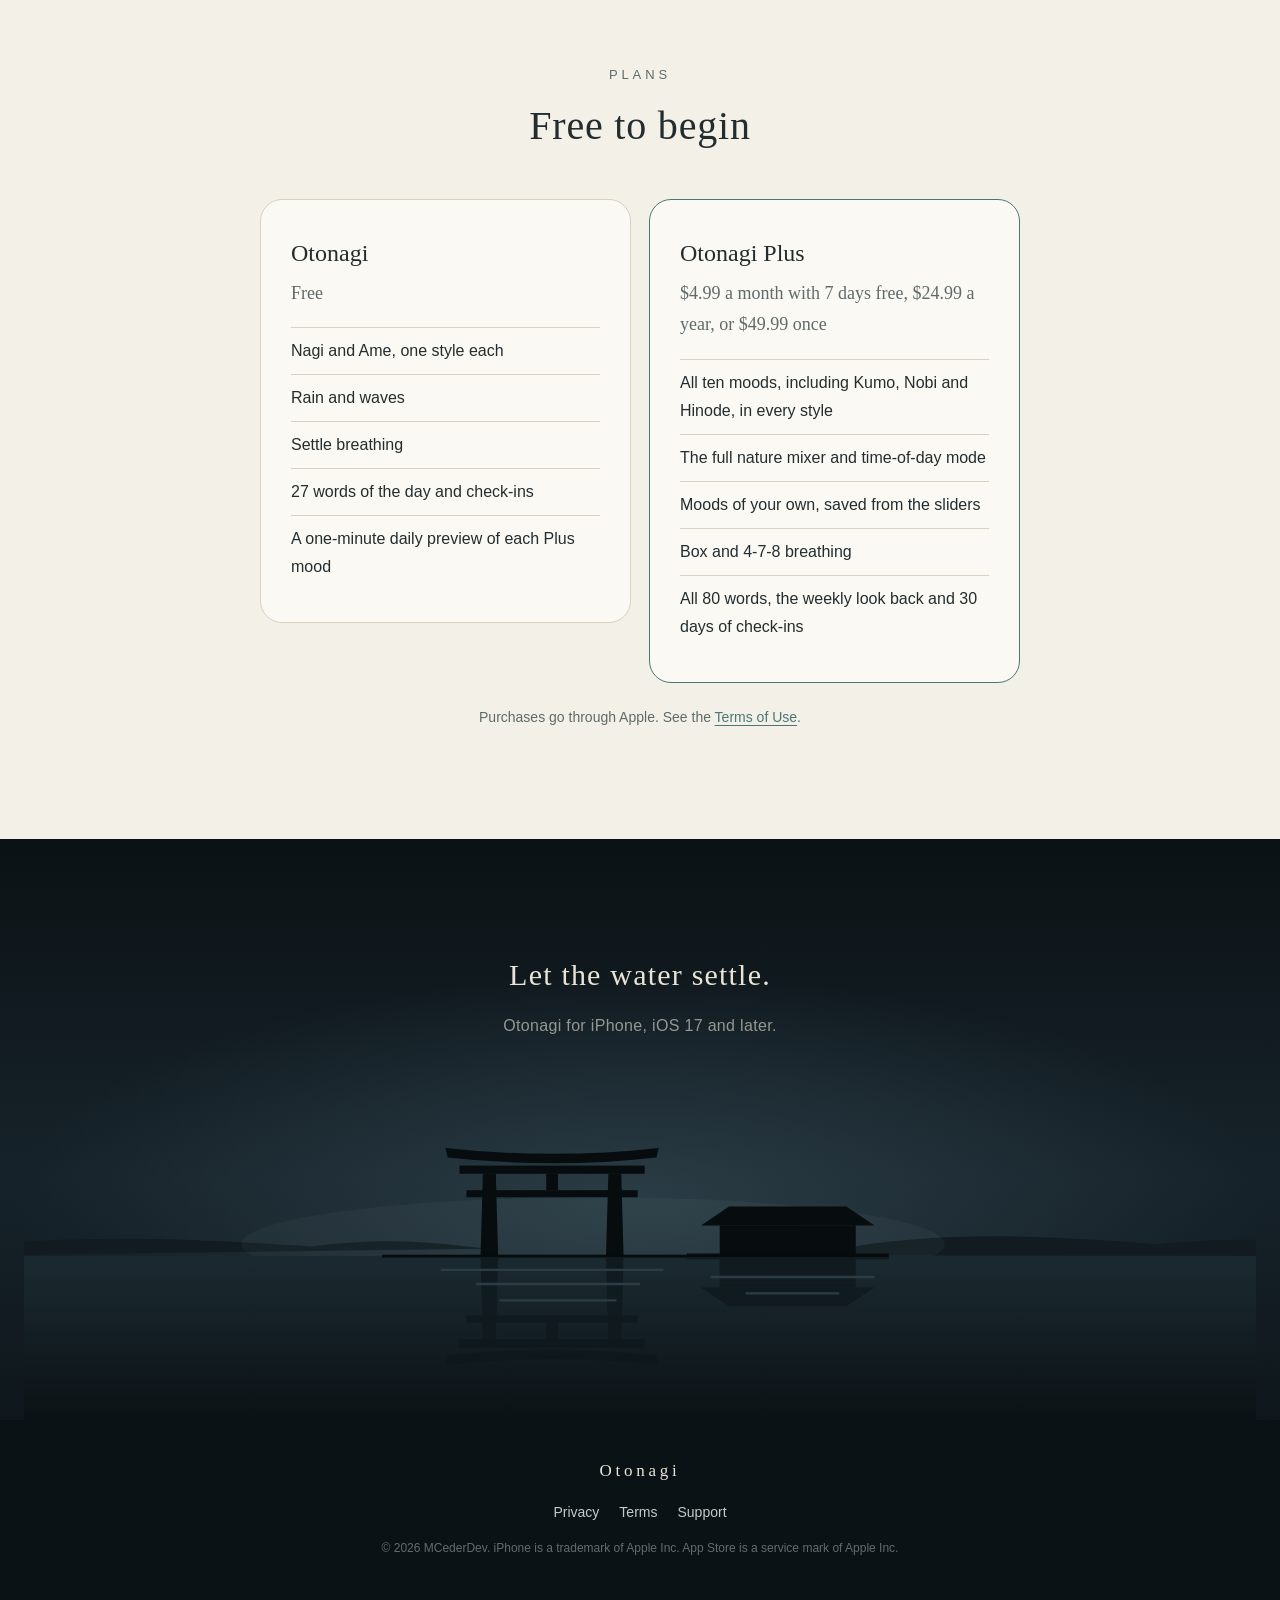
==== commit 3b833d61: "Use MCederDev in copyright footers Co-Authored-By: Claude Opus 5.5 <noreply@anthropic.com> Claude-Se" ====
--- a/index.html
+++ b/index.html
@@ -225,7 +225,7 @@
     <div class="wrap">
       <a class="brand" href="./">Otonagi</a>
       <p><a href="privacy.html">Privacy</a><a href="terms.html">Terms</a><a href="support.html">Support</a></p>
-      <p class="fine">© 2026 Magnus Cederberg. iPhone is a trademark of Apple Inc. App Store is a service mark of Apple Inc.</p>
+      <p class="fine">© 2026 MCederDev. iPhone is a trademark of Apple Inc. App Store is a service mark of Apple Inc.</p>
     </div>
   </footer>
   <script>
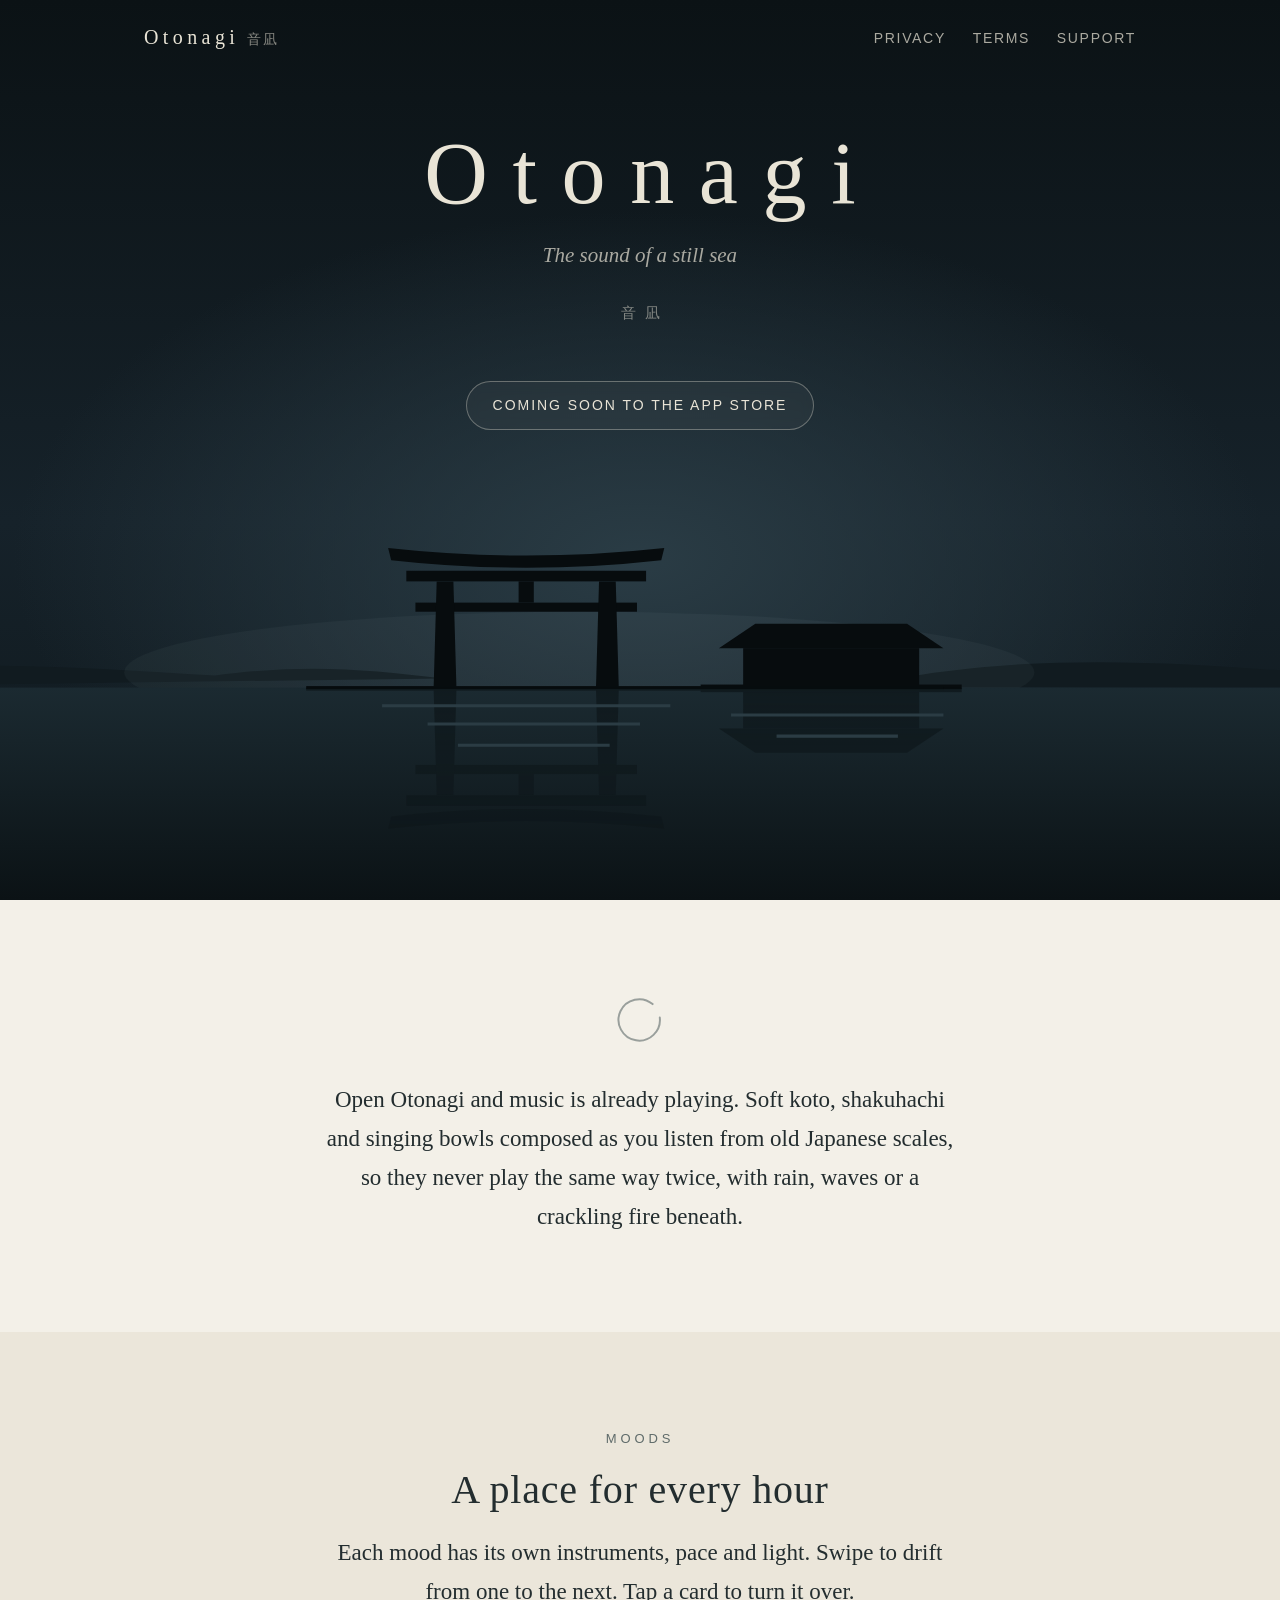
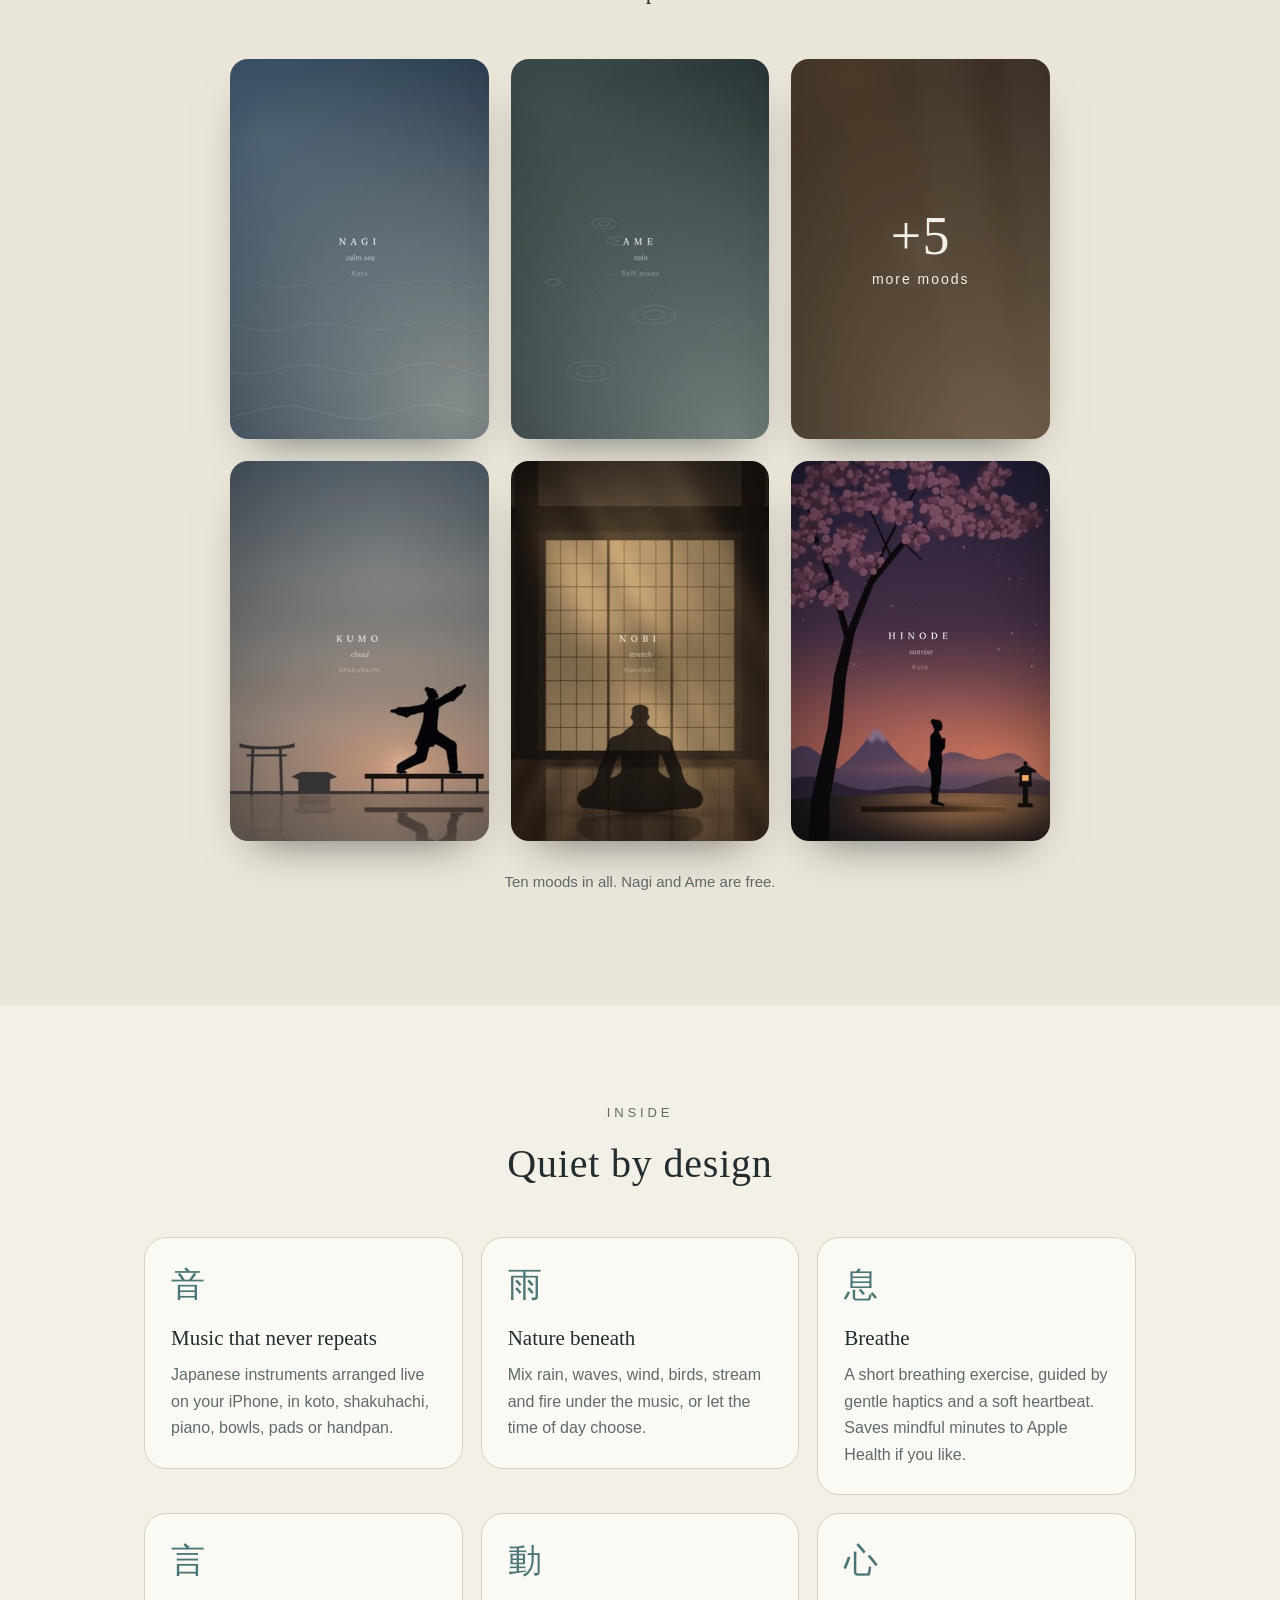
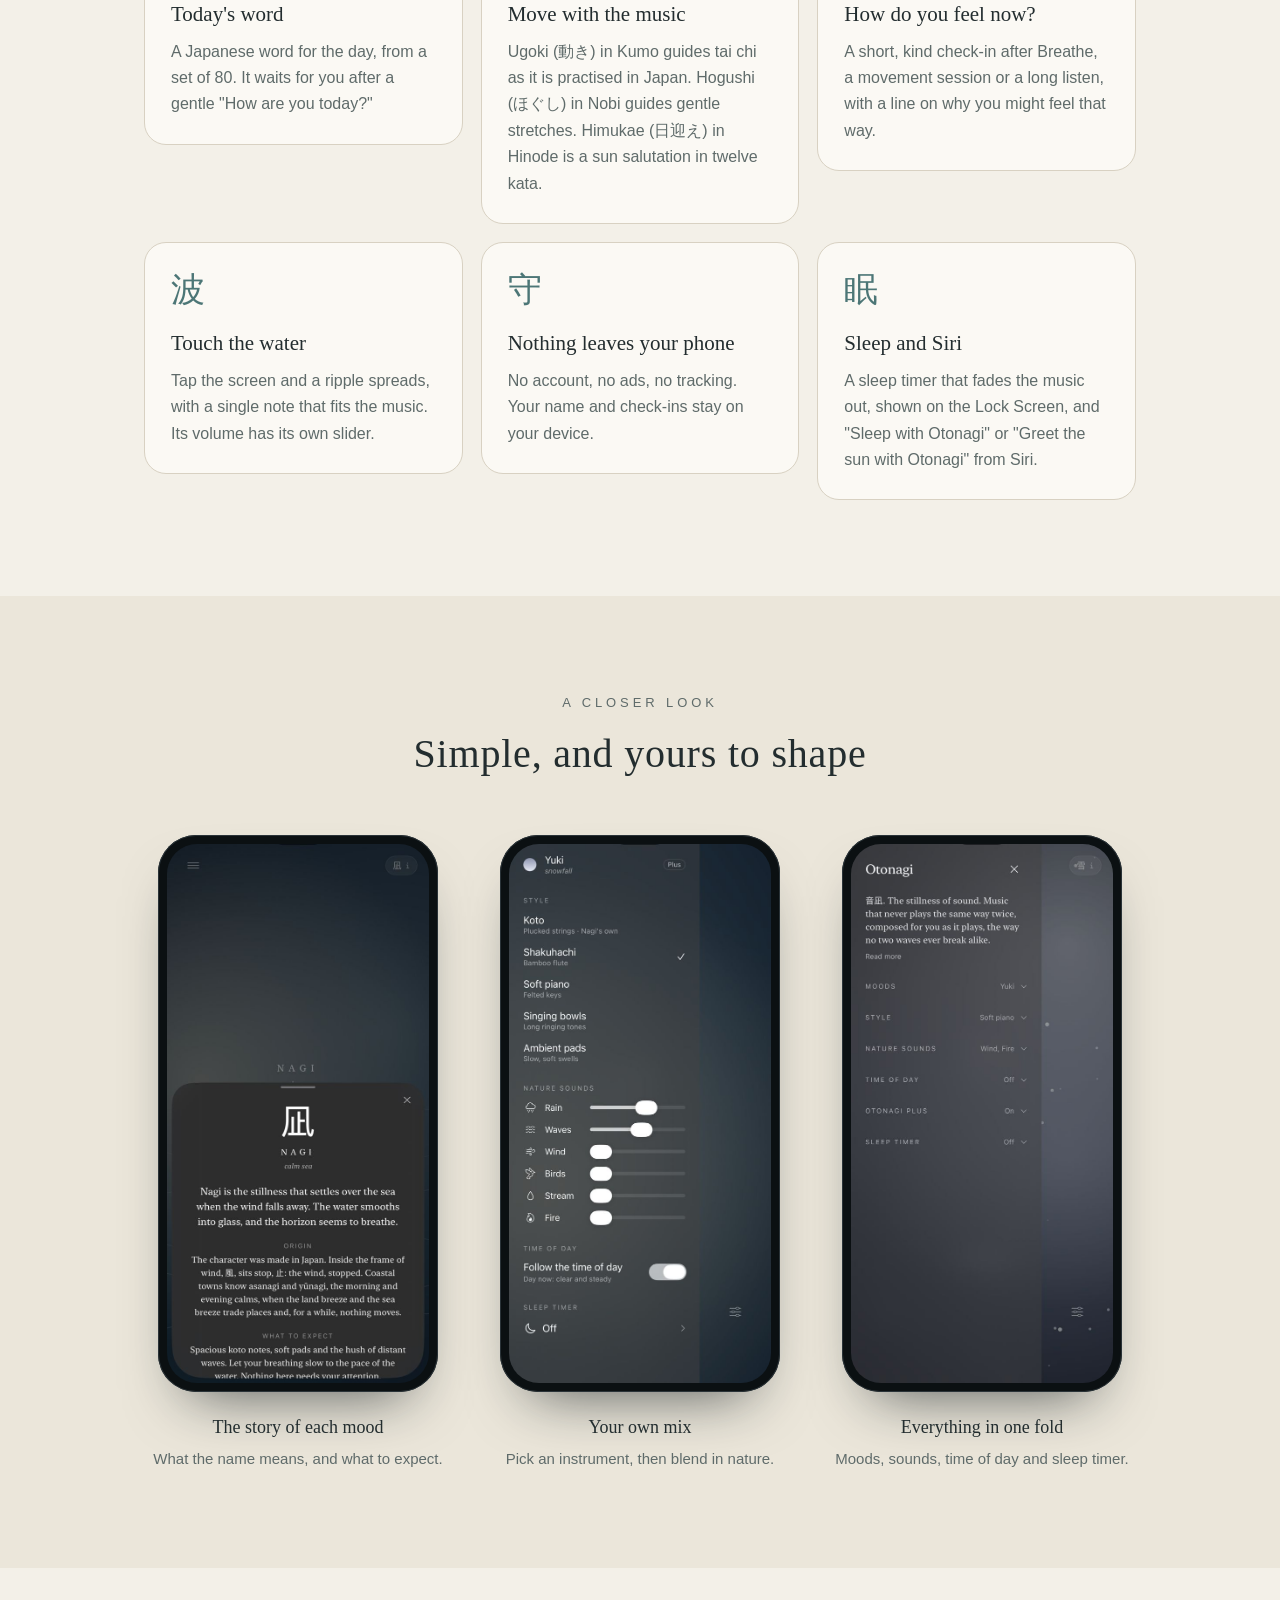
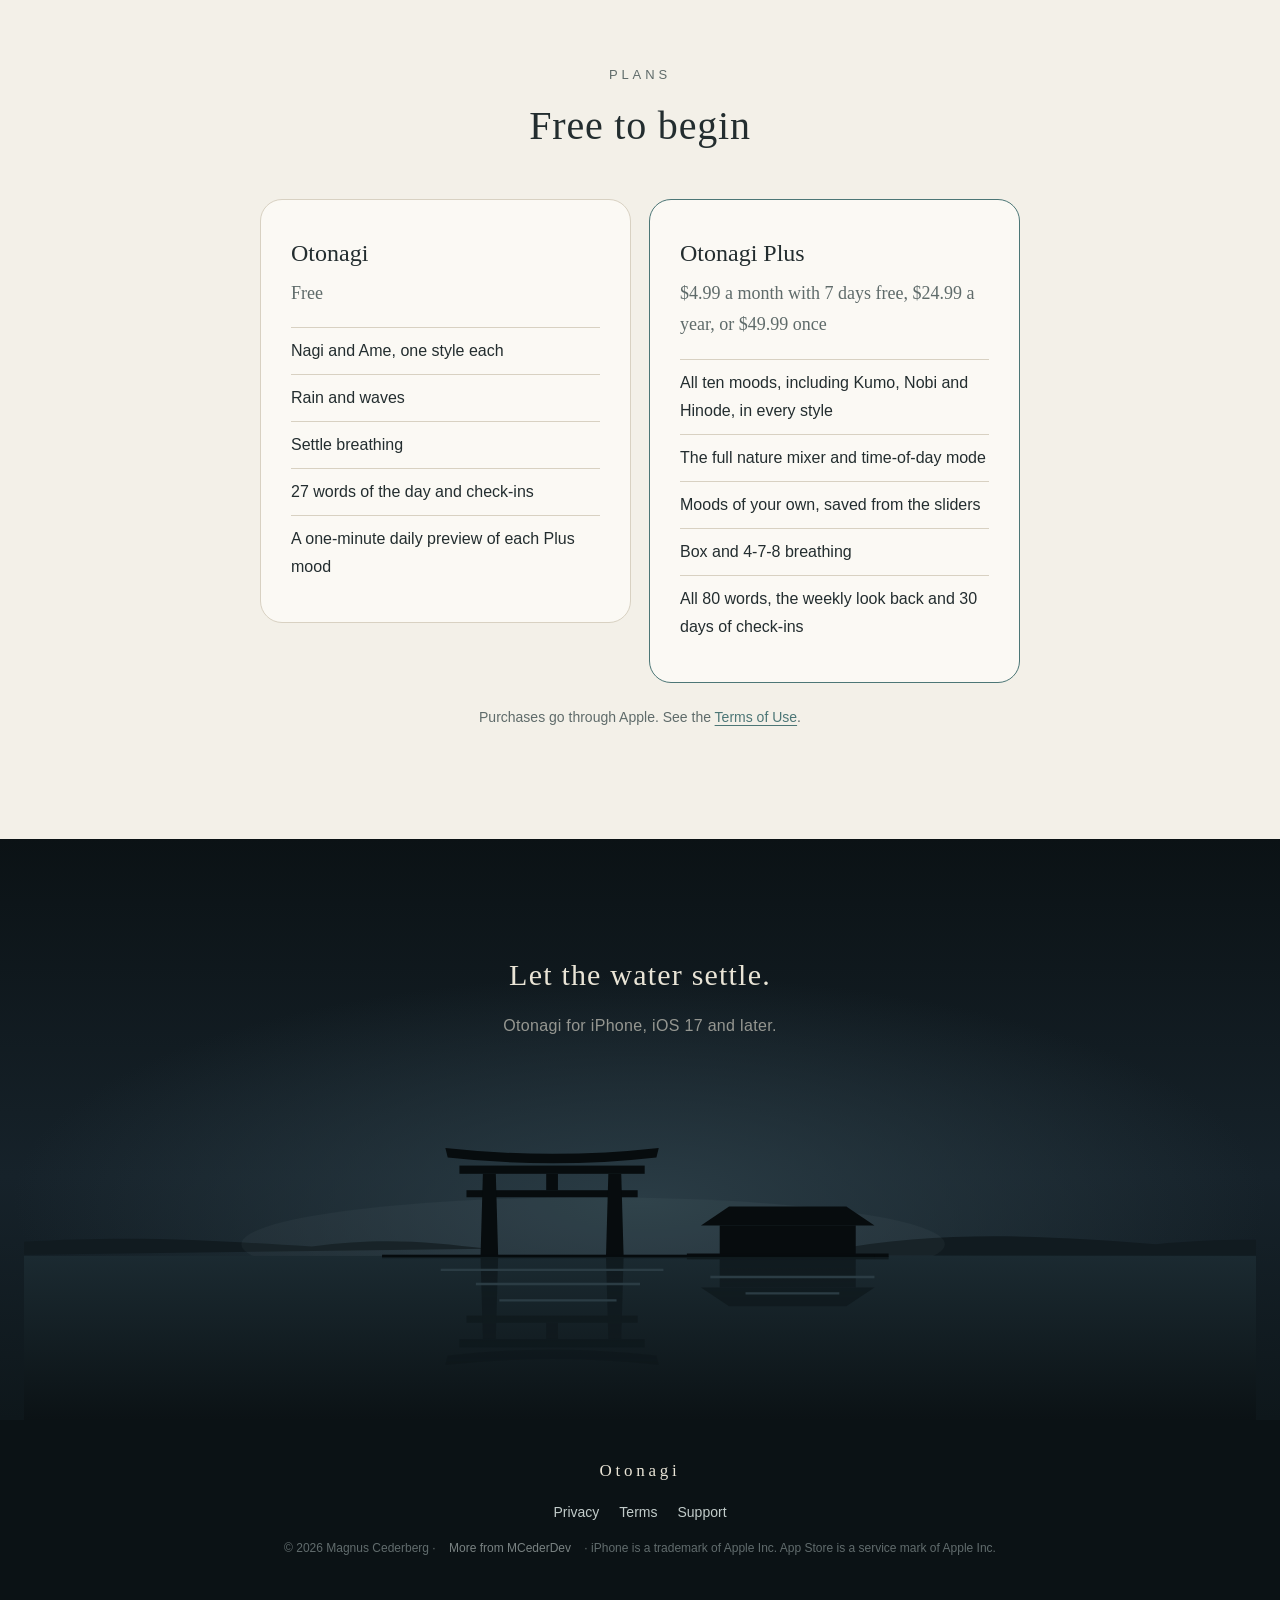
==== commit c3a0e227: "Add More from MCederDev link to the footer Co-Authored-By: Claude Opus 5.5 <noreply@anthropic.com> C" ====
--- a/index.html
+++ b/index.html
@@ -225,7 +225,7 @@
     <div class="wrap">
       <a class="brand" href="./">Otonagi</a>
       <p><a href="privacy.html">Privacy</a><a href="terms.html">Terms</a><a href="support.html">Support</a></p>
-      <p class="fine">© 2026 MCederDev. iPhone is a trademark of Apple Inc. App Store is a service mark of Apple Inc.</p>
+      <p class="fine">© 2026 Magnus Cederberg · <a href="../">More from MCederDev</a> · iPhone is a trademark of Apple Inc. App Store is a service mark of Apple Inc.</p>
     </div>
   </footer>
   <script>
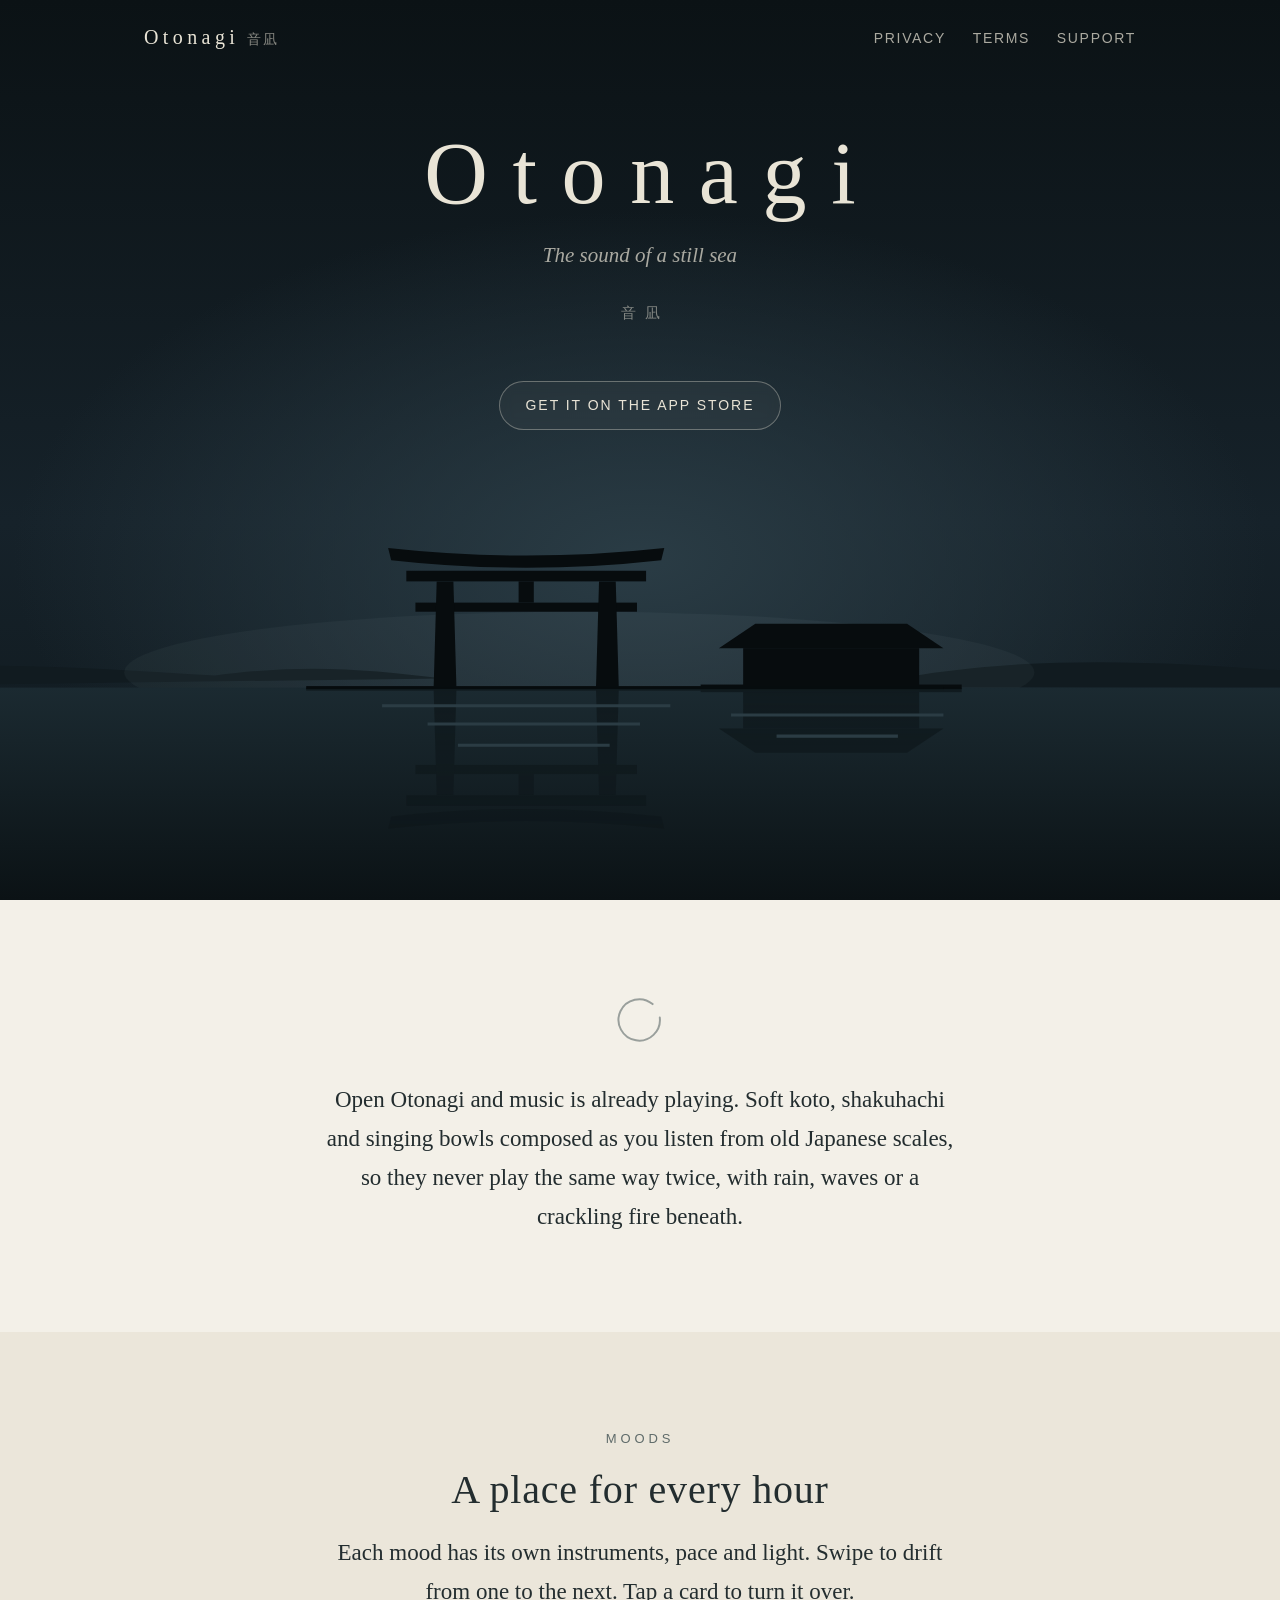
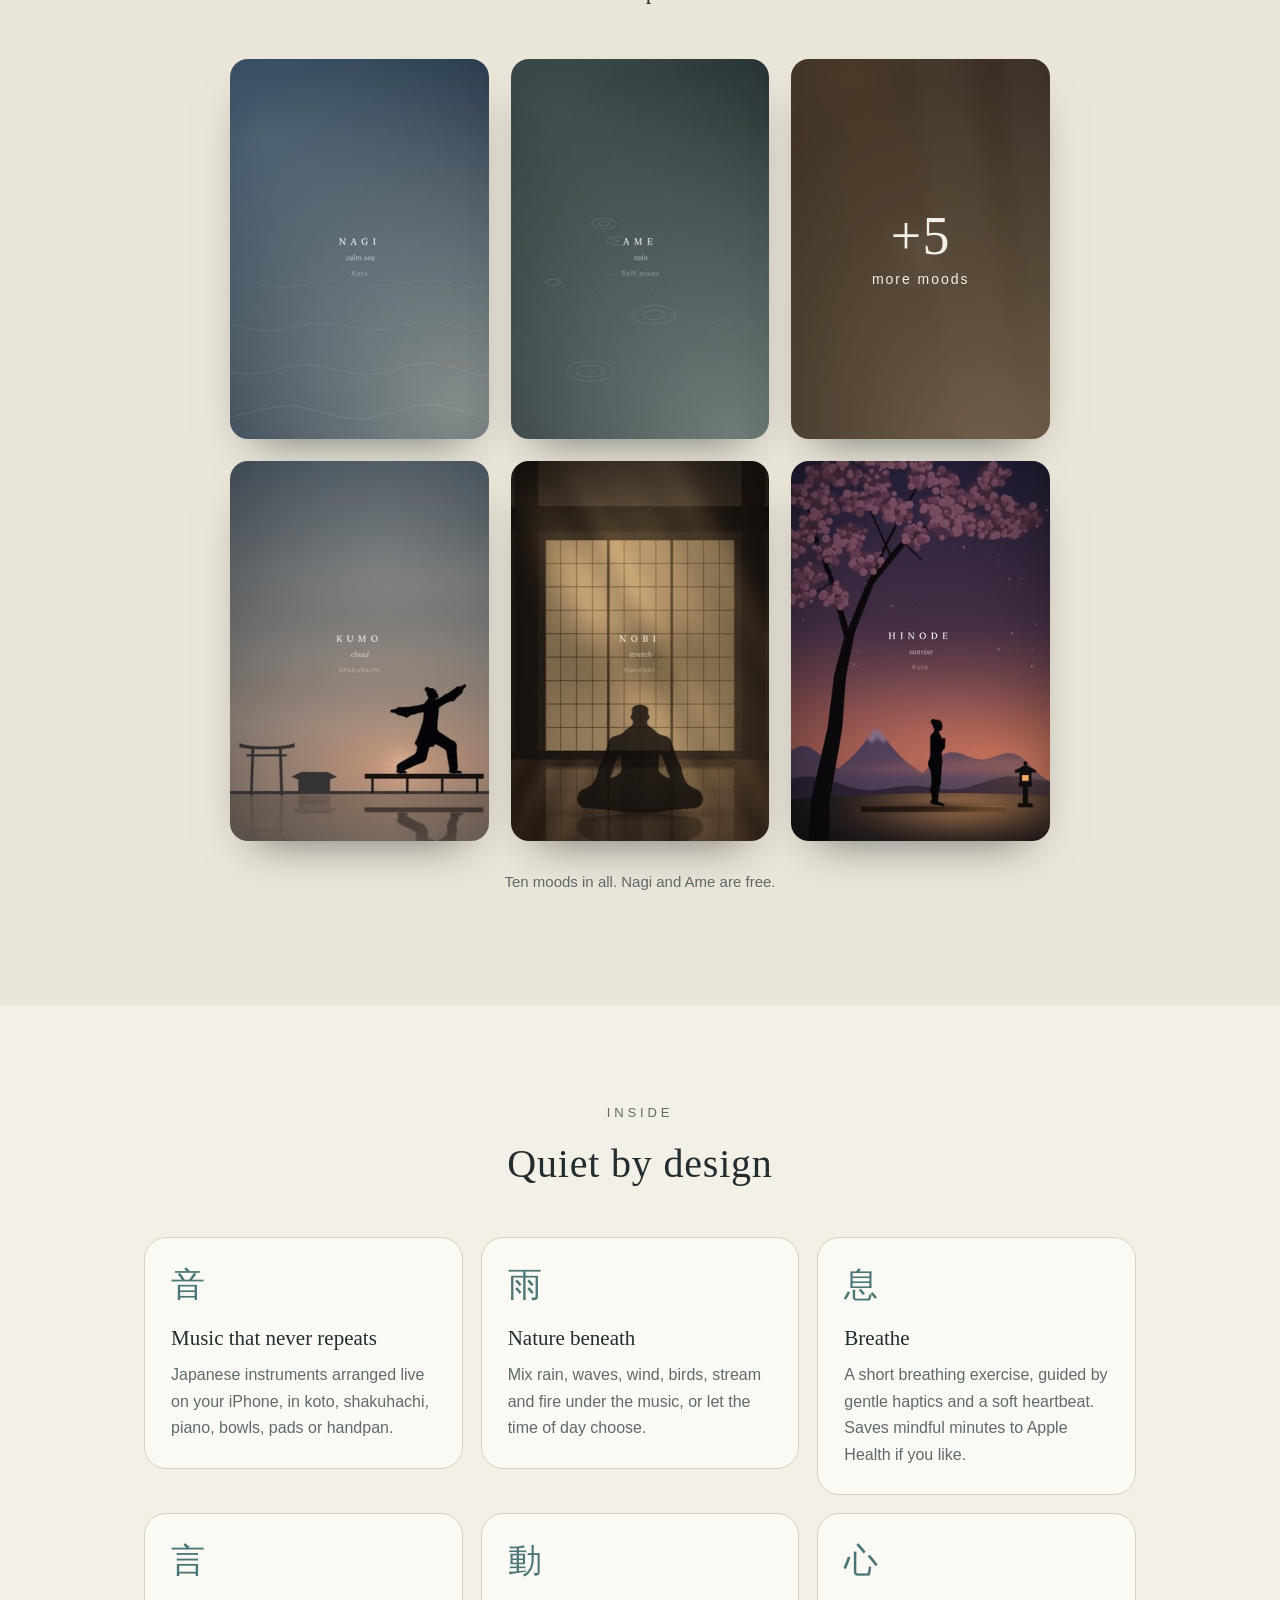
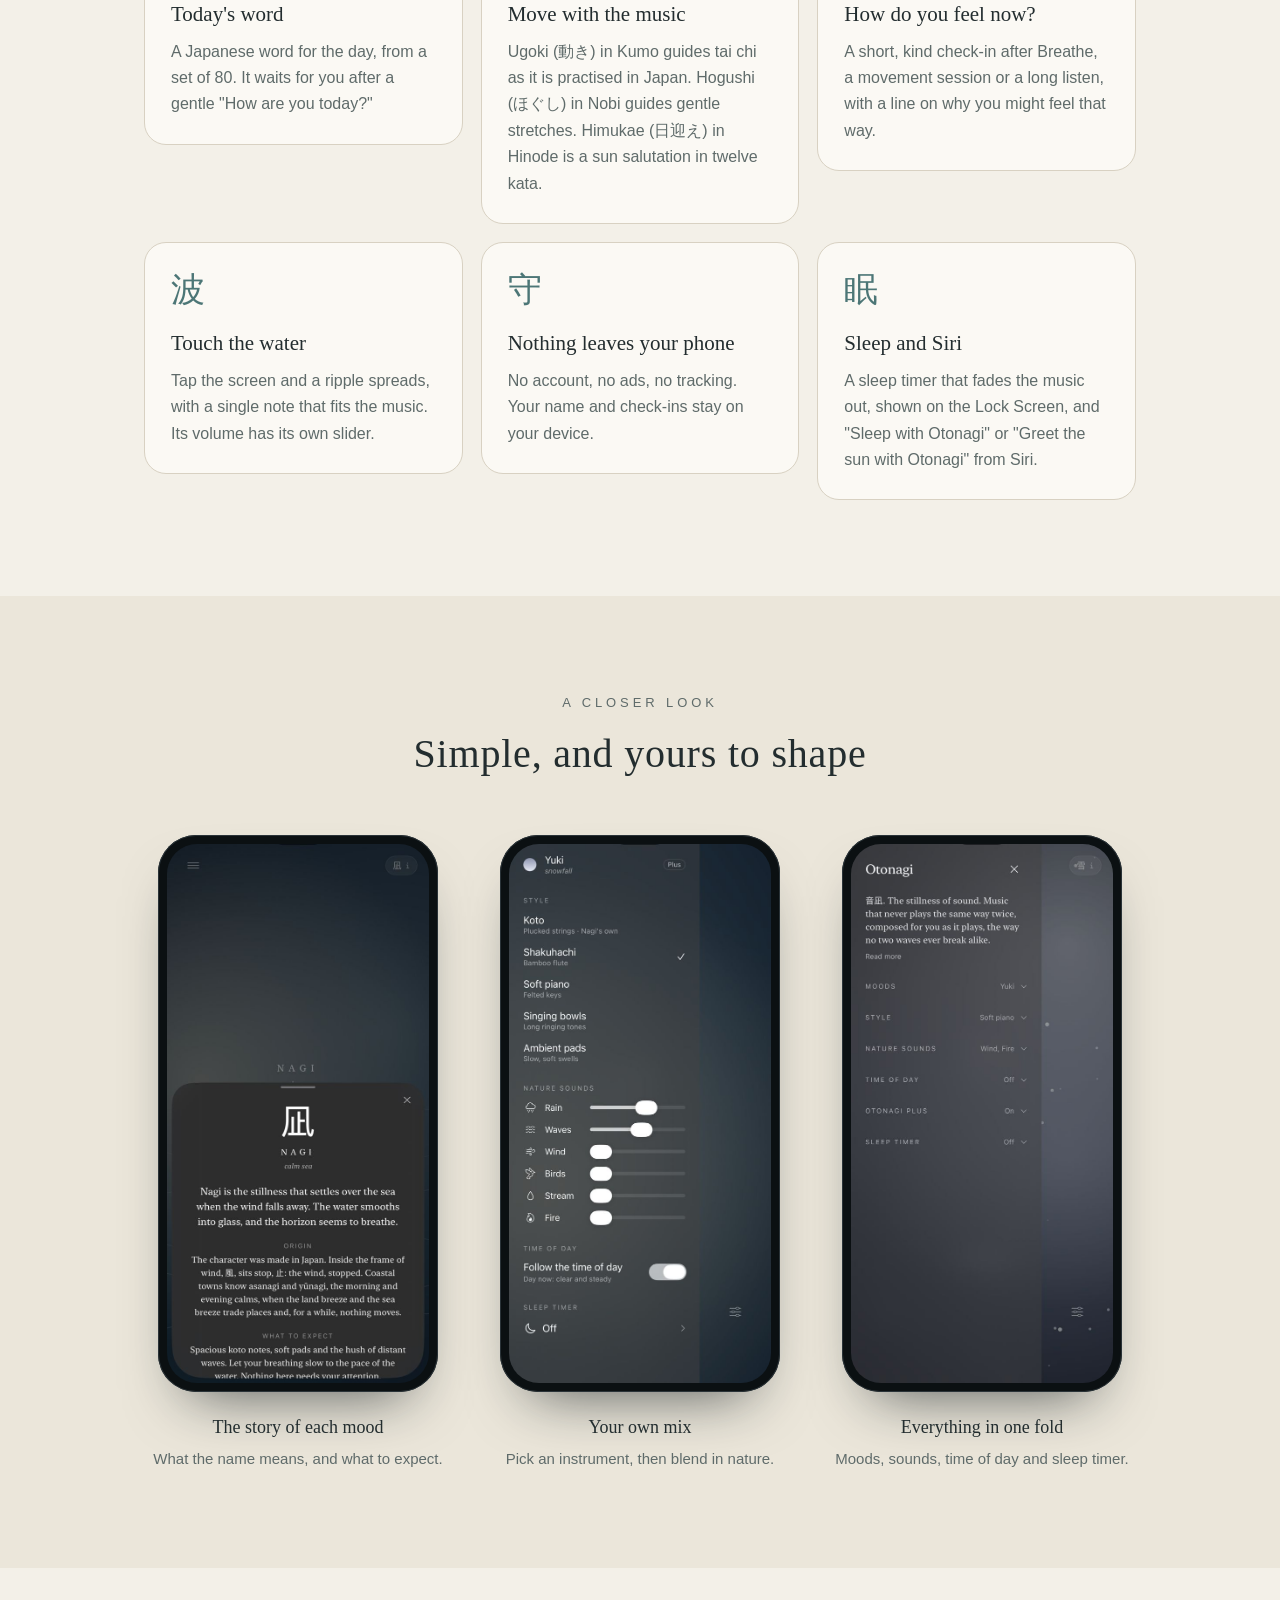
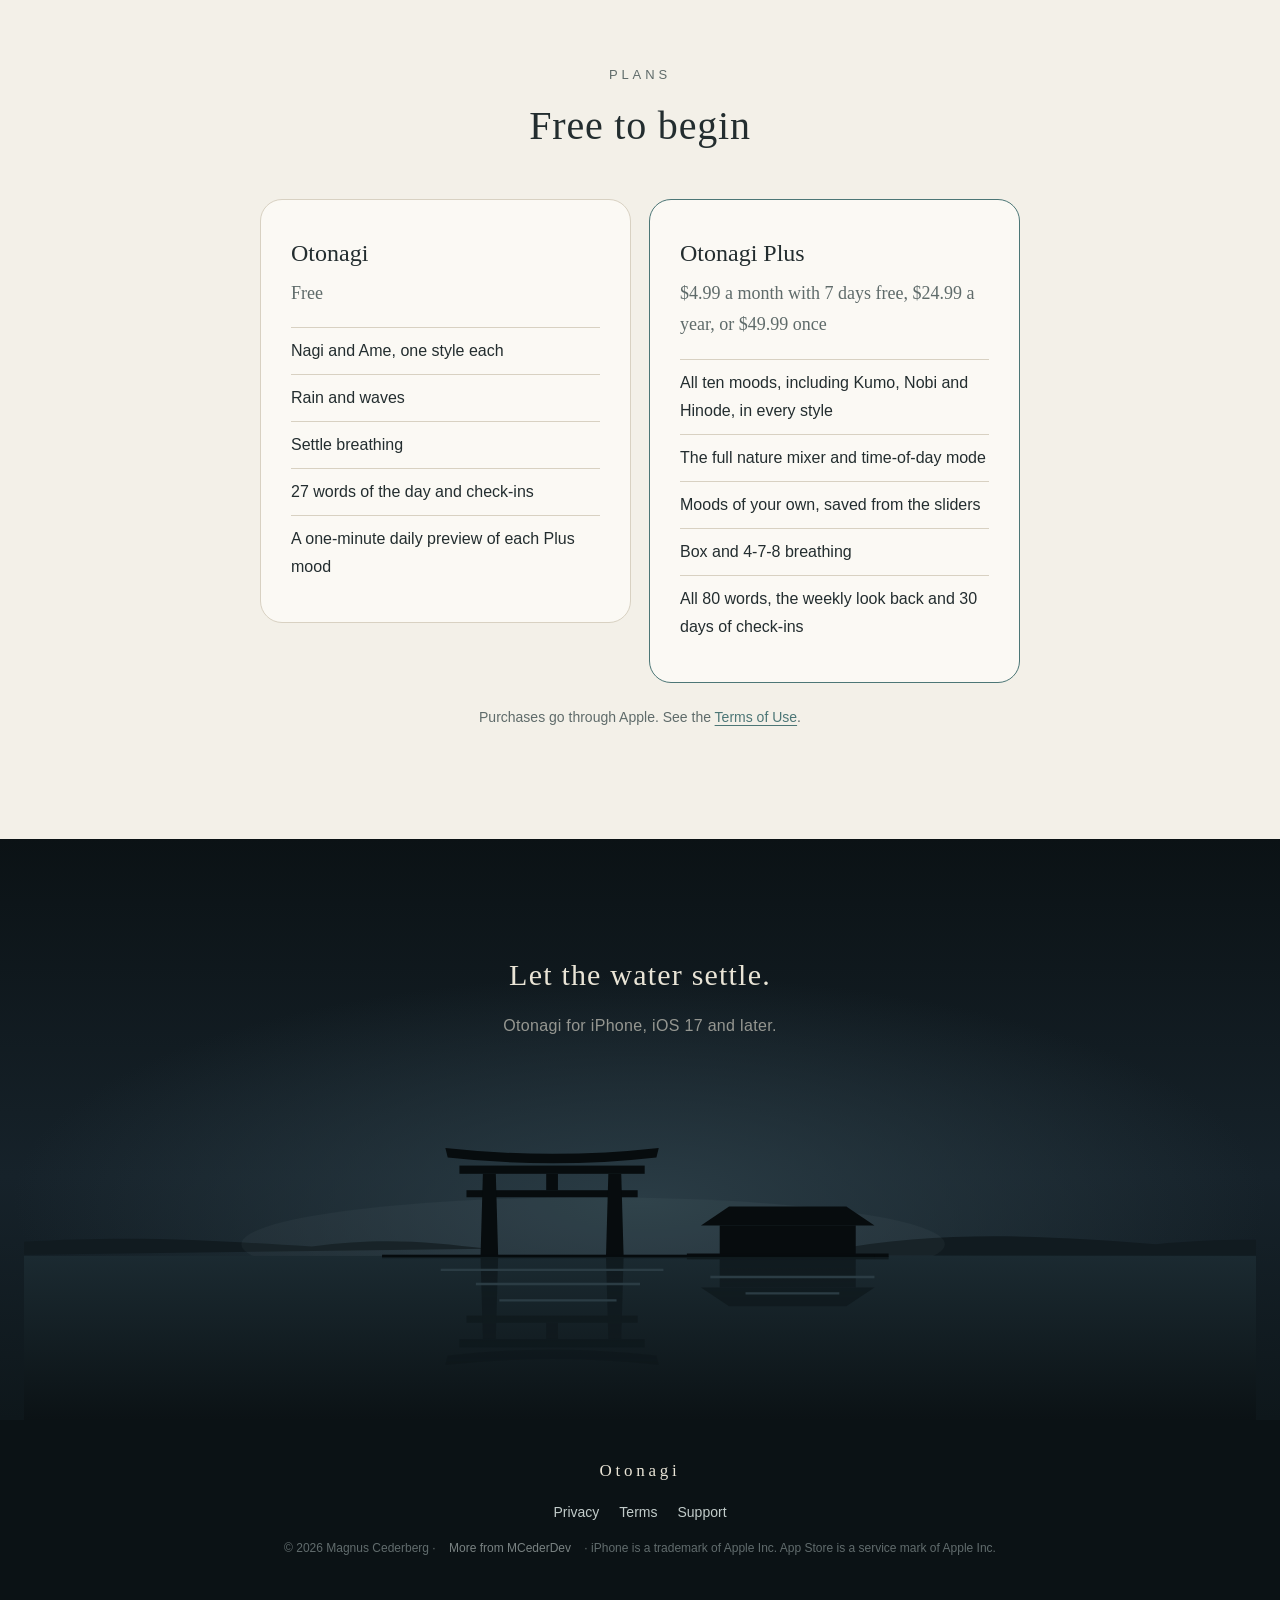
==== commit 9b8adcbe: "Add App Store smart banner and link on the Otonagi site Co-Authored-By: Claude Opus 5.5 <noreply@ant" ====
--- a/index.html
+++ b/index.html
@@ -3,6 +3,7 @@
 <head>
   <meta charset="utf-8">
   <meta name="viewport" content="width=device-width, initial-scale=1, viewport-fit=cover">
+  <meta name="apple-itunes-app" content="app-id=6826823239">
   <title>Otonagi · calm Japanese music for iPhone</title>
   <meta name="description" content="Otonagi plays gentle, ever-changing Japanese instrument music with nature sounds. No account, no tracking. For iPhone.">
   <meta name="color-scheme" content="light dark">
@@ -27,7 +28,7 @@
       <h1>Otonagi</h1>
       <p class="tagline">The sound of a still sea</p>
       <p class="kanji" lang="ja">音凪</p>
-      <span class="pill">Coming soon to the App Store</span>
+      <a class="pill" href="https://apps.apple.com/app/id6826823239">Get it on the App Store</a>
     </div>
     <svg class="scene" viewBox="0 70 1200 290" preserveAspectRatio="xMidYMax slice" aria-hidden="true">
   <defs>
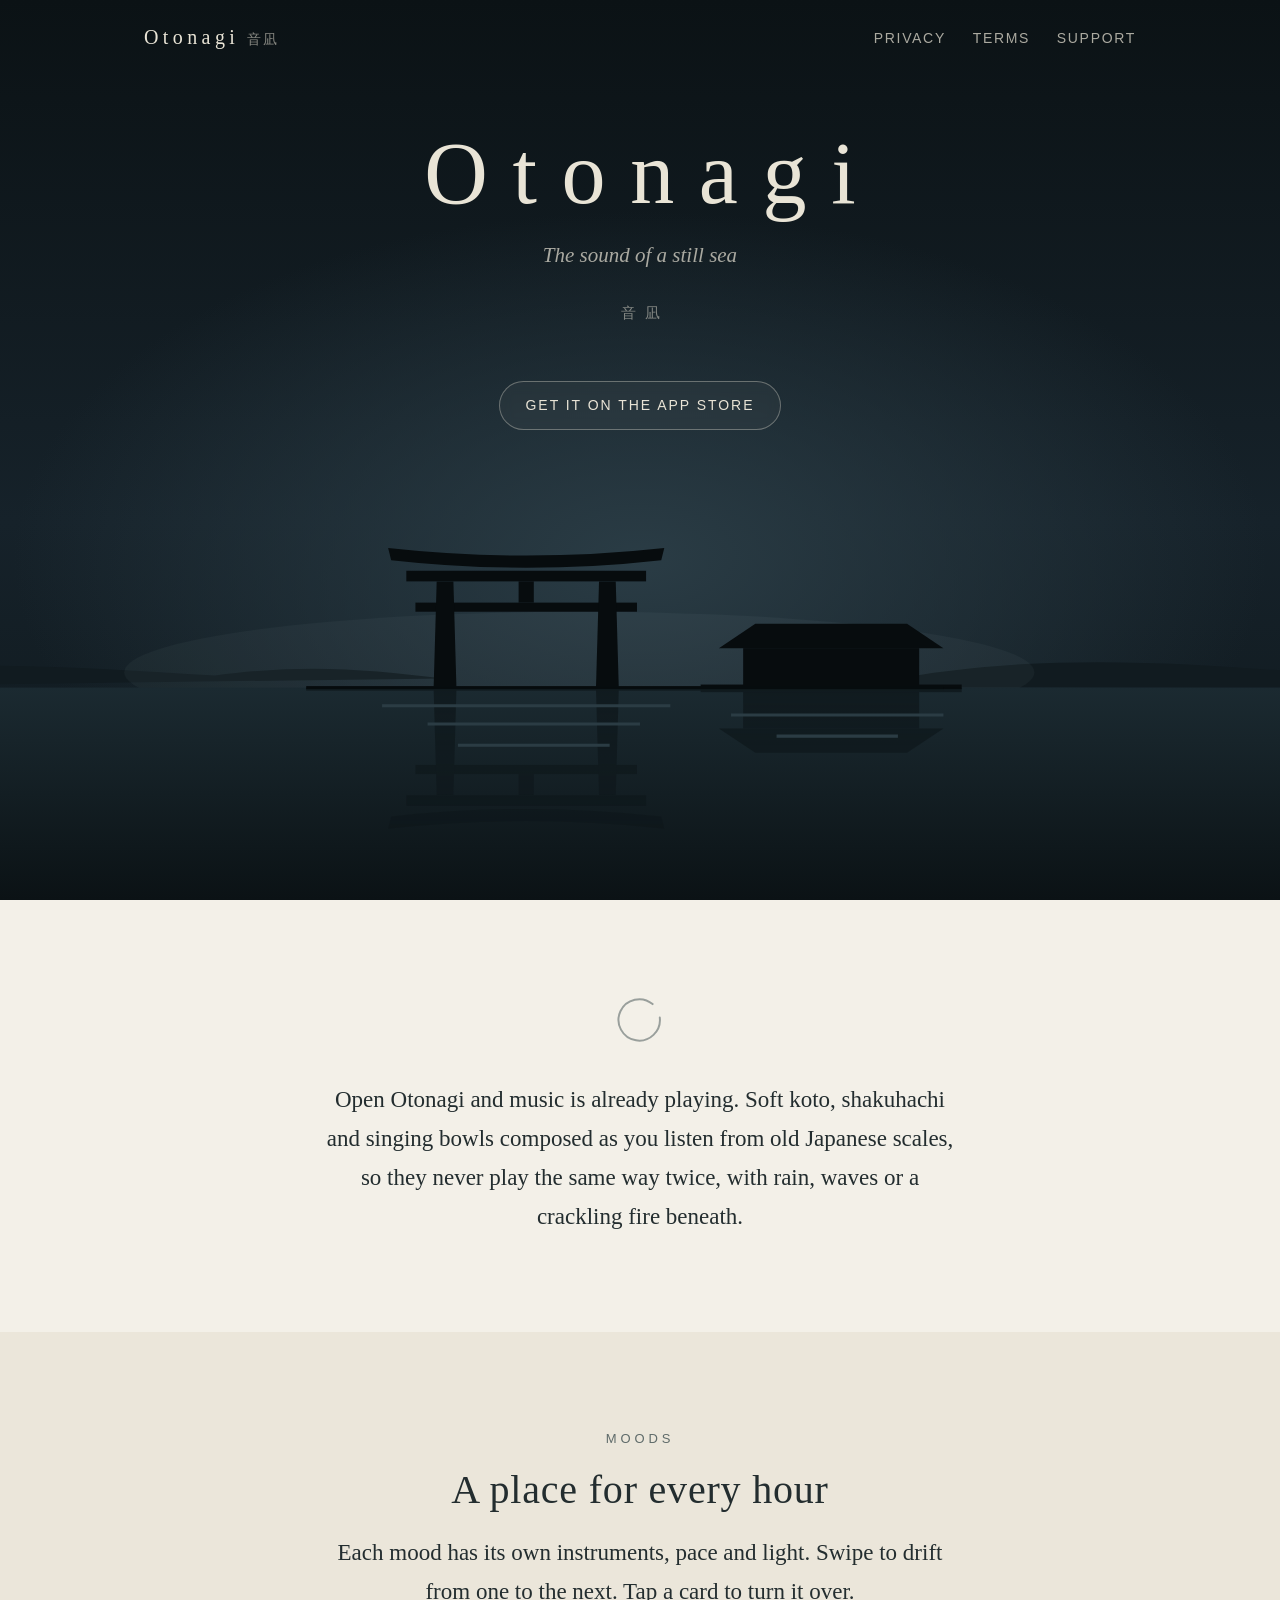
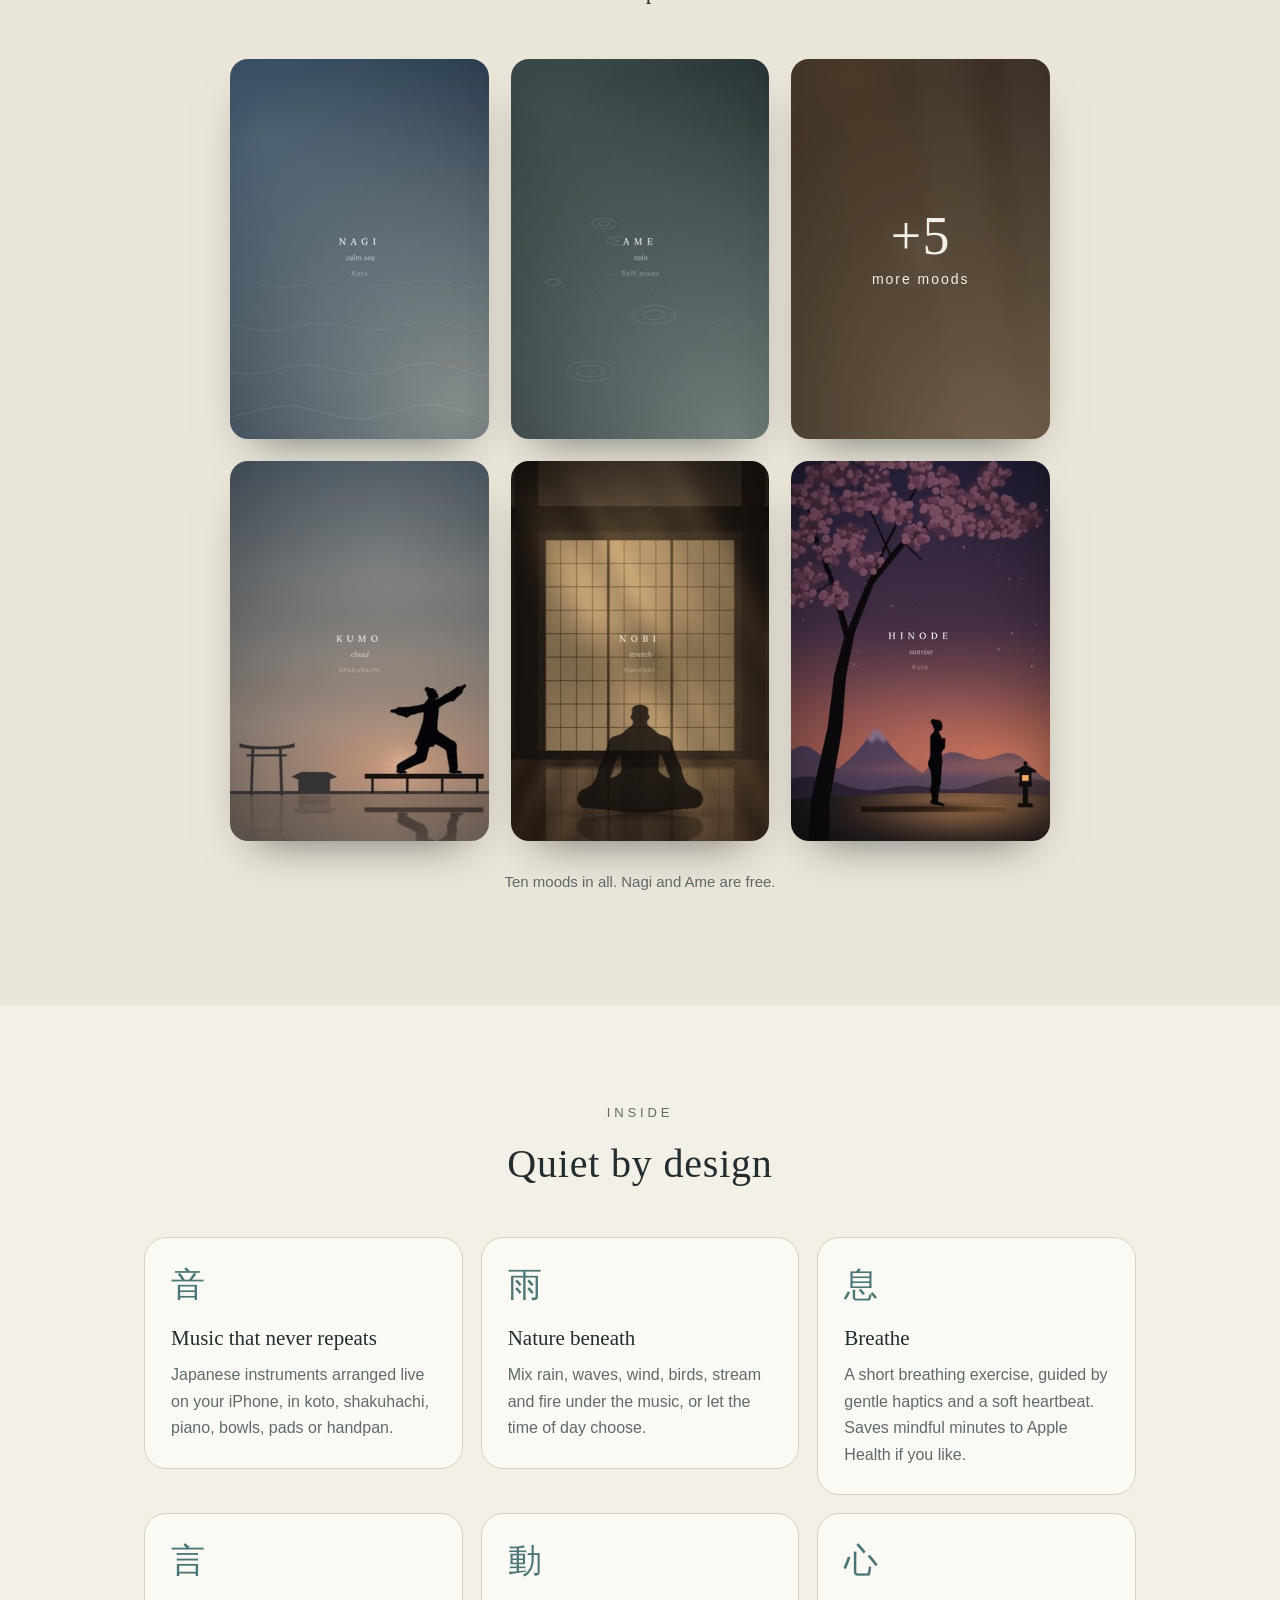
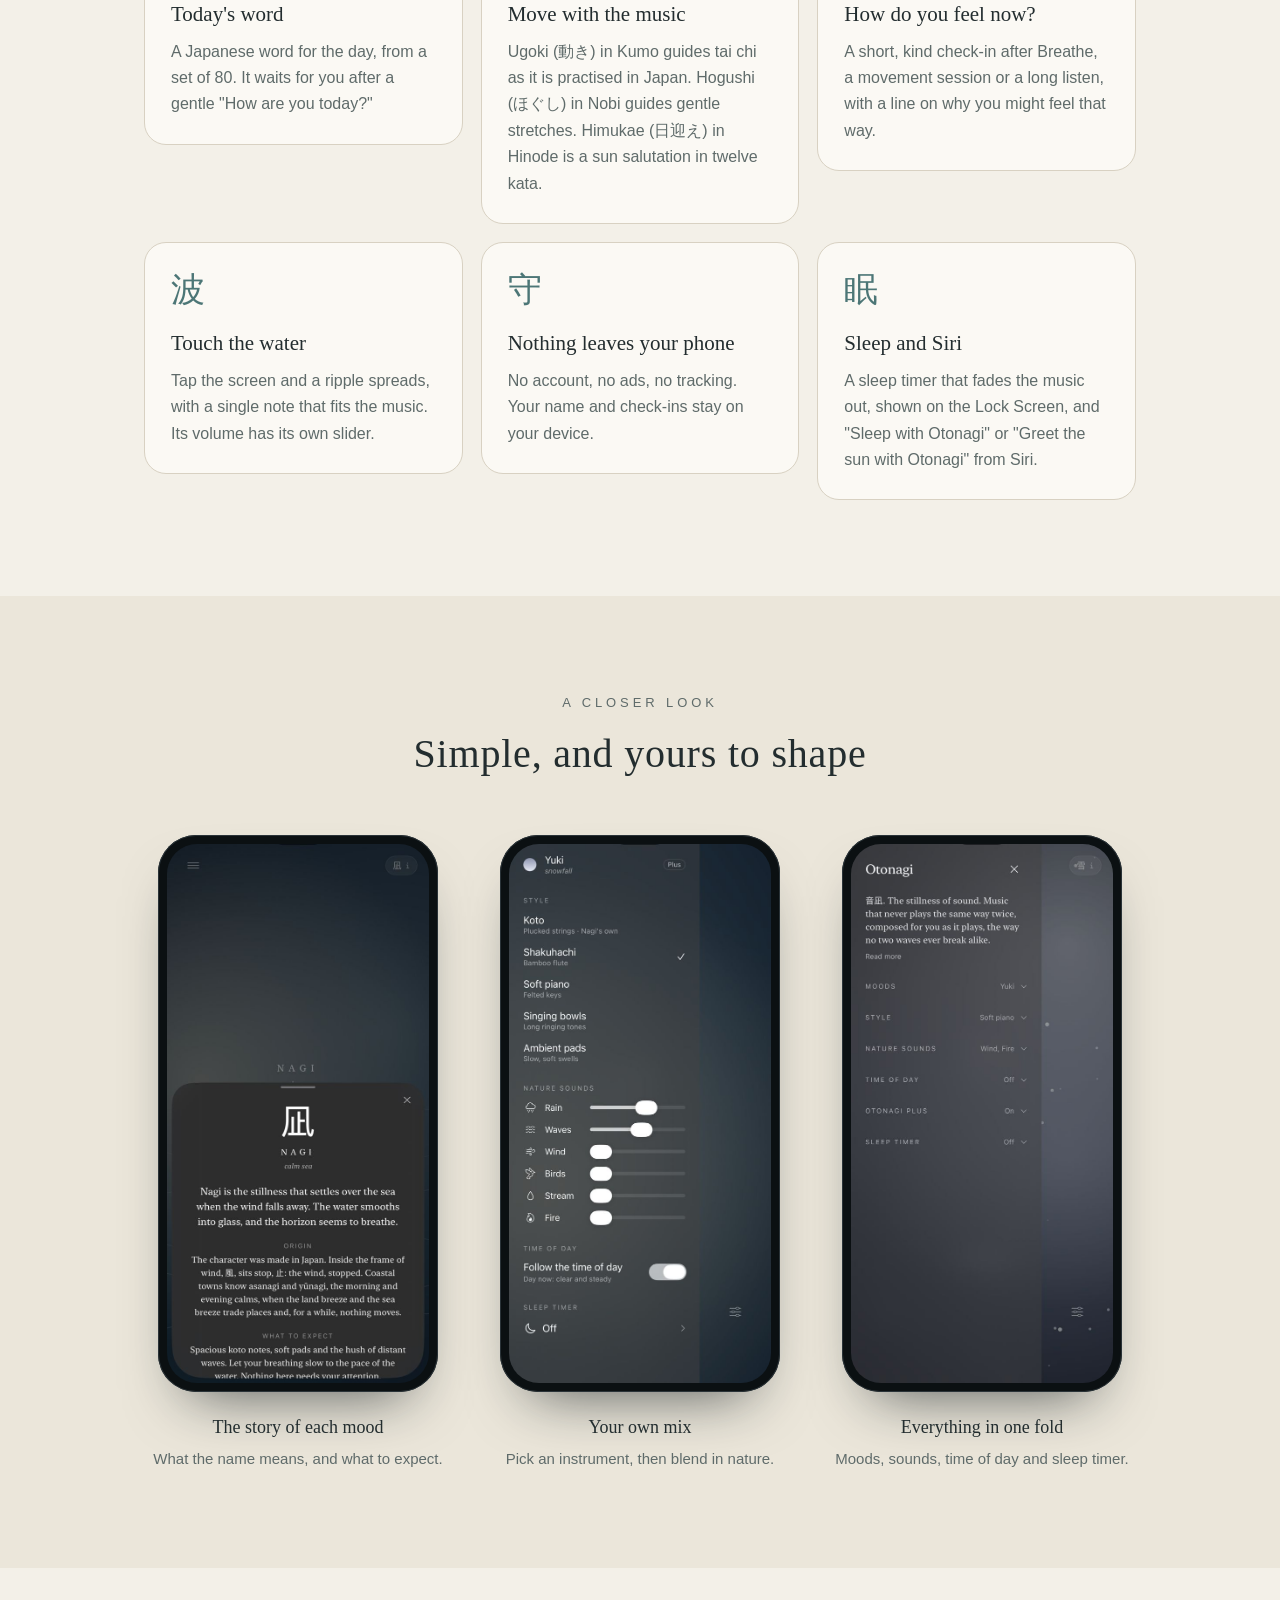
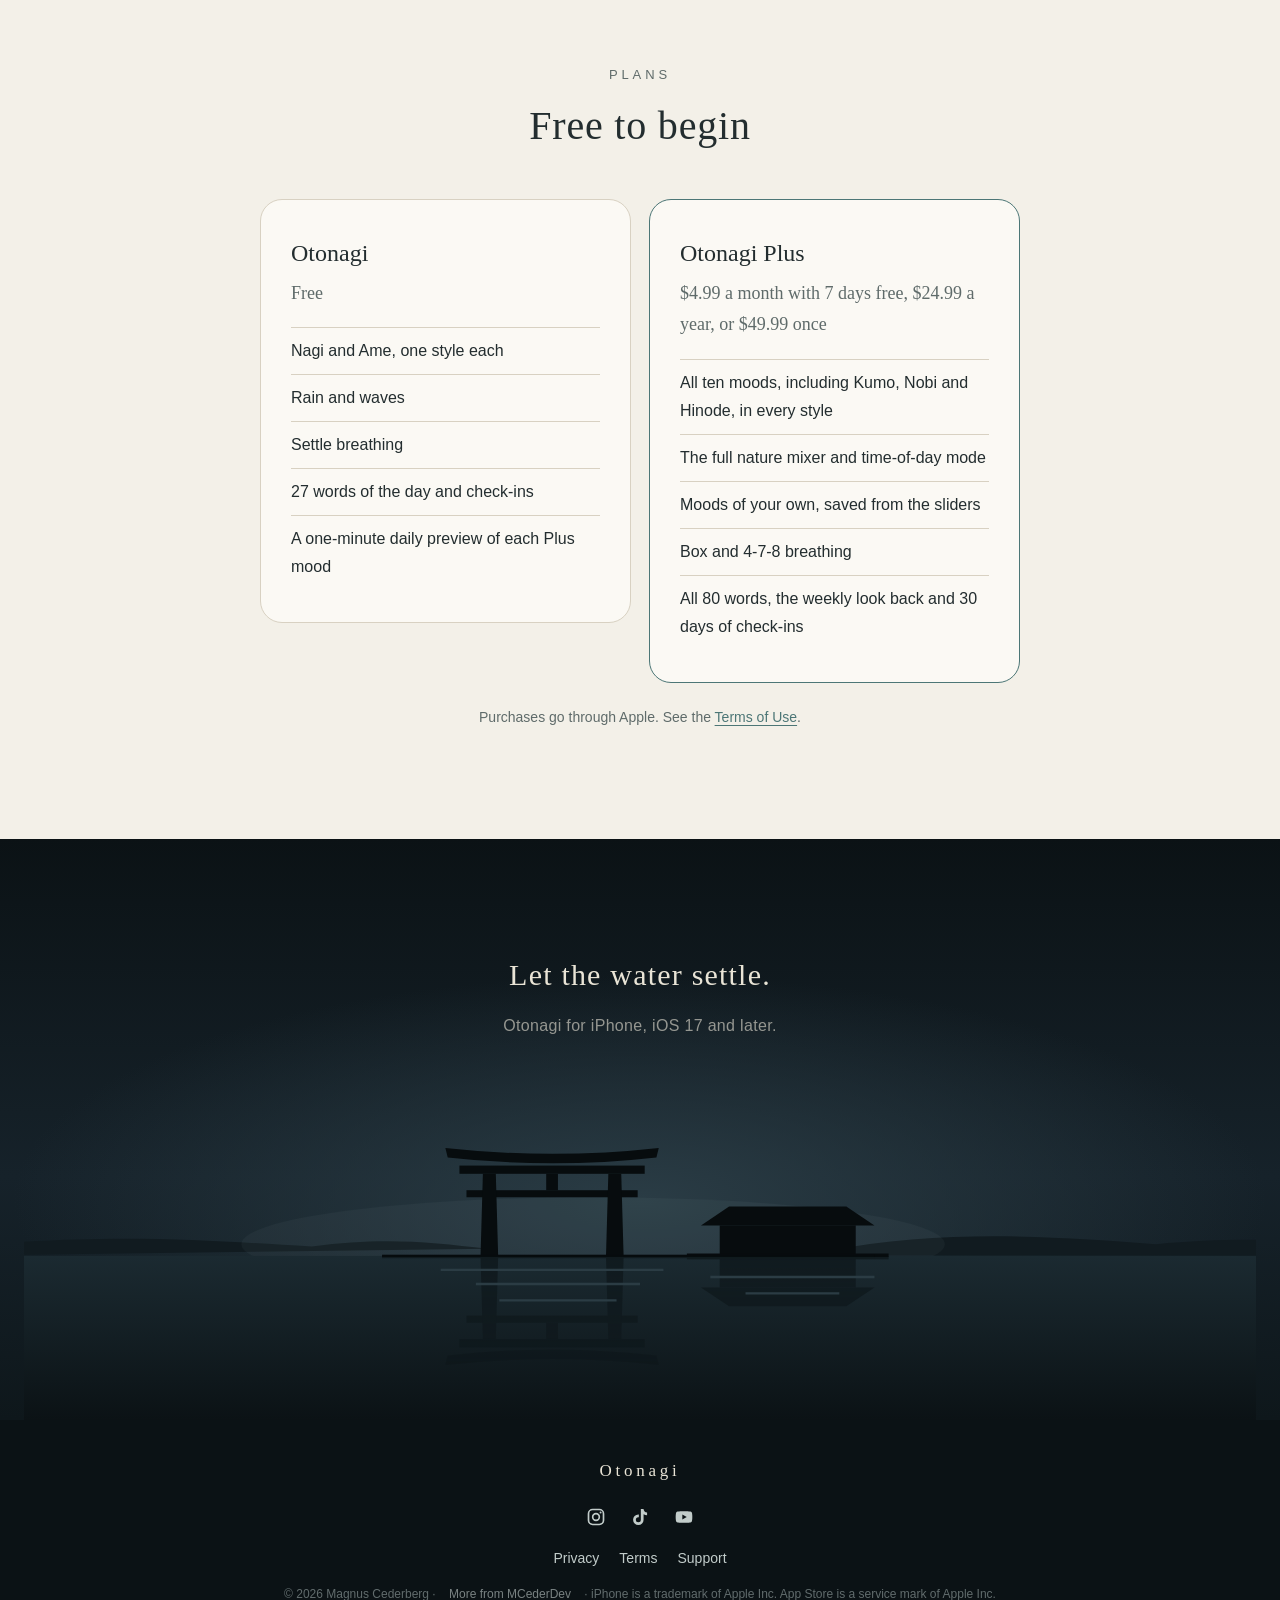
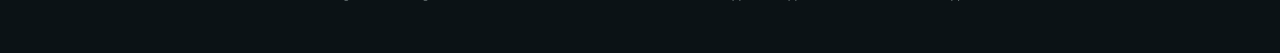
==== commit 47821082: "Add social media links Co-Authored-By: Claude Opus 5.5 <noreply@anthropic.com> Claude-Session: https" ====
--- a/index.html
+++ b/index.html
@@ -225,6 +225,11 @@
   <footer class="site">
     <div class="wrap">
       <a class="brand" href="./">Otonagi</a>
+      <div class="social">
+        <a href="https://www.instagram.com/otonagi.app/" aria-label="Otonagi on Instagram (@otonagi.app)" title="Instagram @otonagi.app"><svg viewBox="0 0 24 24" width="20" height="20" fill="none" stroke="currentColor" stroke-width="2" aria-hidden="true"><rect x="3" y="3" width="18" height="18" rx="5"/><circle cx="12" cy="12" r="4"/><circle cx="17.5" cy="6.5" r="1.2" fill="currentColor" stroke="none"/></svg></a>
+        <a href="https://www.tiktok.com/@otonagi.app" aria-label="Otonagi on TikTok (@otonagi.app)" title="TikTok @otonagi.app"><svg viewBox="0 0 24 24" width="20" height="20" fill="currentColor" aria-hidden="true"><path d="M16.2 2.5c.3 2.4 1.8 4 4.3 4.2v3.2a7.4 7.4 0 0 1-4.2-1.3v6.6a6.3 6.3 0 1 1-6.3-6.3h.6v3.3h-.6a3 3 0 1 0 3 3V2.5z"/></svg></a>
+        <a href="https://www.youtube.com/@OtonagiApp" aria-label="Otonagi on YouTube (@OtonagiApp)" title="YouTube @OtonagiApp"><svg viewBox="0 0 24 24" width="20" height="20" fill="currentColor" aria-hidden="true"><path d="M21.6 7.2a2.6 2.6 0 0 0-1.8-1.8C18.2 5 12 5 12 5s-6.2 0-7.8.4a2.6 2.6 0 0 0-1.8 1.8A27 27 0 0 0 2 12c0 1.6.1 3.2.4 4.8a2.6 2.6 0 0 0 1.8 1.8C5.8 19 12 19 12 19s6.2 0 7.8-.4a2.6 2.6 0 0 0 1.8-1.8c.3-1.6.4-3.2.4-4.8s-.1-3.2-.4-4.8zM10 15.1V8.9l5.3 3.1z"/></svg></a>
+      </div>
       <p><a href="privacy.html">Privacy</a><a href="terms.html">Terms</a><a href="support.html">Support</a></p>
       <p class="fine">© 2026 Magnus Cederberg · <a href="../">More from MCederDev</a> · iPhone is a trademark of Apple Inc. App Store is a service mark of Apple Inc.</p>
     </div>
--- a/style.css
+++ b/style.css
@@ -280,6 +280,9 @@
 footer.site p { margin: 4px 0; font-size: 14px; }
 footer.site a { color: #c2ccca; text-decoration: none; margin: 0 10px; }
 footer.site a:hover { color: #fff; }
+footer.site .social { display: flex; justify-content: center; gap: 6px; margin: 2px 0 10px; }
+footer.site .social a { display: inline-grid; place-items: center; width: 38px; height: 38px; margin: 0; border-radius: 50%; }
+footer.site .social a:hover { background: rgba(255,255,255,.08); }
 footer.site .fine { opacity: 0.6; font-size: 12px; margin-top: 14px; }
 
 /* ---------- Small screens ---------- */
